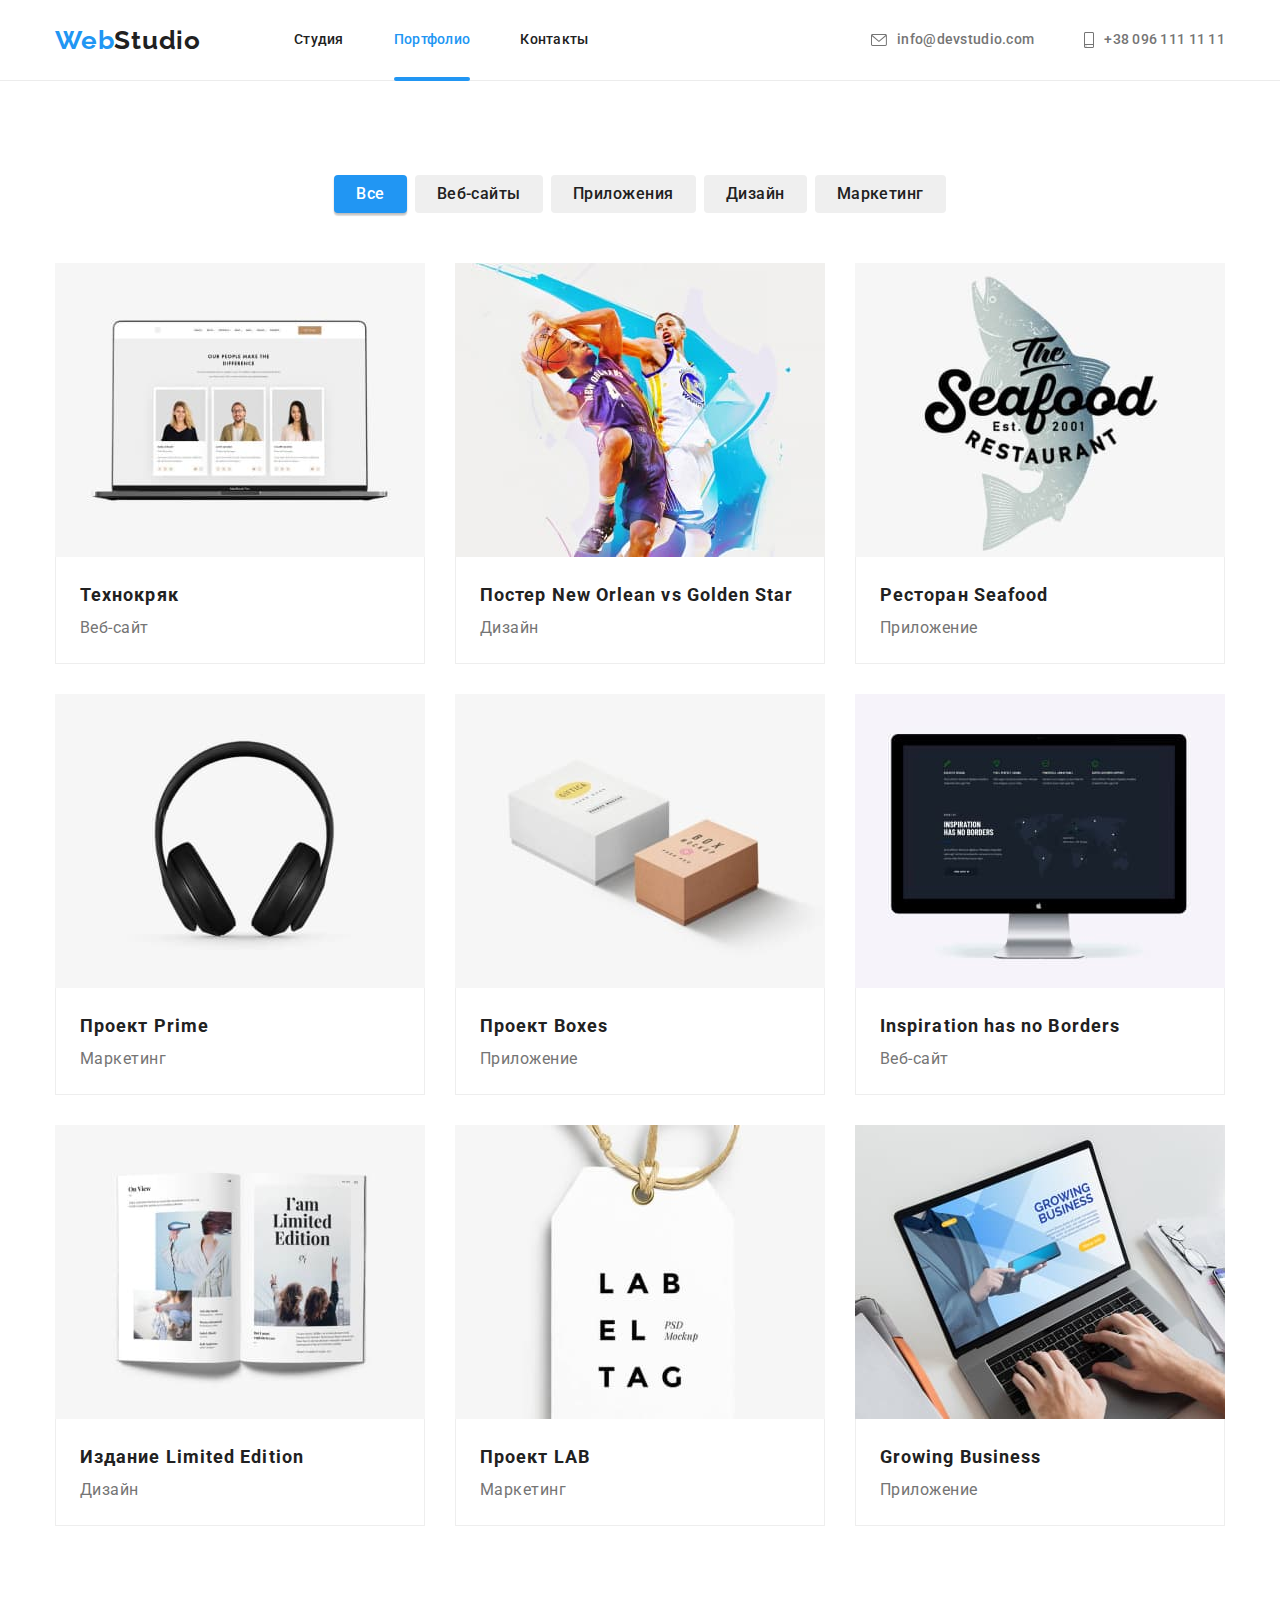
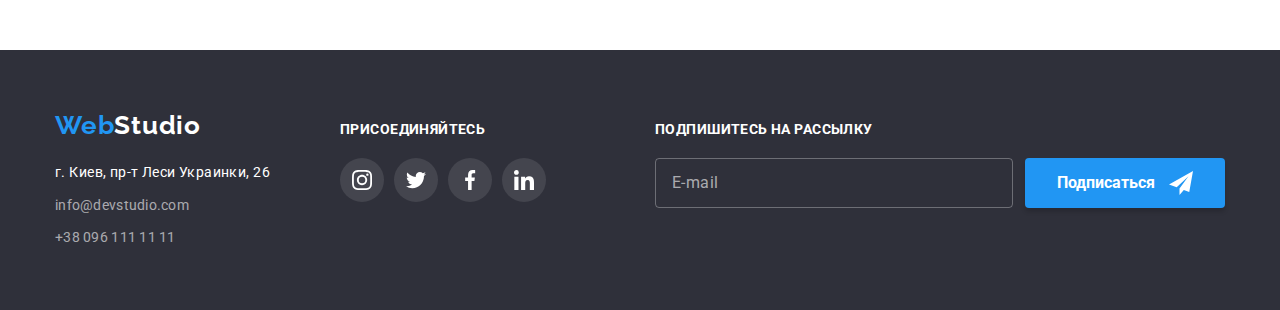
==== portfolio.html @ 0f229483 "HW-7-START" ====
<!DOCTYPE html>
<html lang="ru">

<head>
    <meta charset="UTF-8">
    <meta http-equiv="X-UA-Compatible" content="IE=edge">
    <meta name="viewport" content="width=device-width, initial-scale=1.0">
    <link rel="preconnect" href="https://fonts.googleapis.com">
    <link rel="preconnect" href="https://fonts.gstatic.com" crossorigin>
    <link
        href="https://fonts.googleapis.com/css2?family=Raleway:wght@700&family=Roboto:wght@400;500;700;900&display=swap"
        rel="stylesheet">
    <link rel="stylesheet" href="./css/modern-normalize.css">
    <link rel="stylesheet" href="./css/styles.css">
    <title class="title">Портфолио</title>
</head>

<body>
    <header class="header">
        <div class="container nav">
            <nav class="nav">
                <a lang="en" class="logo link" href="./"><span class="color-web">Web</span>Studio</a>
                <ul class="nav-items list">
                    <li class="header-item"><a class="nav-link link" href="./">Студия</a></li>
                    <li class="header-item"><a class="nav-link current link" href="./portfolio.html">Портфолио</a></li>
                    <li class="header-item"><a class="nav-link link" href="">Контакты</a></li>
                </ul>
            </nav>
            <ul class="contacts list nav-items">
                <li class="header-item"><a class="contacts-link link" href="mailto:info@devstudio.com">
                        <svg class="envelope" width="16" height="12">
                            <use href="./images/icons.svg#envelope"></use>
                        </svg>info@devstudio.com</a>
                </li>
                <li class="header-item"><a class="contacts-link link" href="tel:+380961111111">
                        <svg class="smartphone" width="10" height="16">
                            <use href="./images/icons.svg#smartphone"></use>
                        </svg>+38 096 111 11 11</a>
                </li>
            </ul>
        </div>
    </header>
    <main>
        <h1 class="visually-hidden">Портфолио</h1>
        <section class="section-example section">
            <div class="container">
                <ul class="filter-list list">
                    <li class="filter-item">
                        <button class="filter-button current-button" type="button">Все</button>
                    </li>
                    <li class="filter-item">
                        <button class="filter-button" type="button">Веб-сайты</button>
                    </li>
                    <li class="filter-item">
                        <button class="filter-button" type="button">Приложения</button>
                    </li>
                    <li class="filter-item">
                        <button class="filter-button" type="button">Дизайн</button>
                    </li>
                    <li class="filter-item">
                        <button class="filter-button" type="button">Маркетинг</button>
                    </li>
                </ul>
                <ul class="example-list list">
                    <li class="example-item">
                        <a href="" class="example-link link">
                            <div class="example-thumb">
                                <img class="example-photo" src="./images/tech.jpg" alt="Ноутбук с открытым веб-сайтом"
                                    width="370" height="294">
                                <div class="example-action">
                                    <p class="example-overlay">Технокряк это современная площадка распространения
                                        коронавируса. Компании
                                        используют
                                        эту платформу для цифрового
                                        шпионажа и атак на защищённые сервера конкурентов.
                                    </p>
                                </div>
                            </div>
                            <div class="example-content">
                                <h2 class="example-header">Технокряк</h2>
                                <p class="example-text">Веб-сайт</p>
                            </div>
                        </a>
                    </li>
                    <li class="example-item">
                        <div class="example-card">
                            <a href="" class="example-link link">
                                <div class="example-thumb">
                                    <img class="example-photo" src="./images/new-orl-gold-star.jpg"
                                        alt="Постер баскетбольных команд New Orlean vs Golden Star" width="370"
                                        height="294">
                                    <div class="example-action">
                                        <p class="example-overlay">Технокряк это современная площадка распространения
                                            коронавируса. Компании
                                            используют
                                            эту платформу для цифрового
                                            шпионажа и атак на защищённые сервера конкурентов.
                                        </p>
                                    </div>
                                </div>
                                <div class="example-content">
                                    <h2 class="example-header">Постер New Orlean vs Golden Star</h2>
                                    <p class="example-text">Дизайн</p>
                                </div>
                            </a>
                        </div>
                    </li>
                    <li class="example-item">
                        <div class="example-card">
                            <a href="" class="example-link link">
                                <div class="example-thumb">
                                    <img class="example-photo" src="./images/seafood.jpg"
                                        alt="Логотип ресторана Seafood" width="370" height="294">
                                    <div class="example-action">
                                        <p class="example-overlay">Технокряк это современная площадка распространения
                                            коронавируса. Компании
                                            используют
                                            эту платформу для цифрового
                                            шпионажа и атак на защищённые сервера конкурентов.
                                        </p>
                                    </div>
                                </div>
                                <div class="example-content">
                                    <h2 class="example-header">Ресторан <span lang="en">Seafood</span></h2>
                                    <p class="example-text">Приложение</p>
                                </div>
                            </a>
                        </div>
                    </li>
                    <li class="example-item">
                        <div class="example-card">
                            <a href="" class="example-link link">
                                <div class="example-thumb">
                                    <img class="example-photo" src="./images/proj-prime.jpg" alt="Беспроводные наушники"
                                        width="370" height="294">
                                    <div class="example-action">
                                        <p class="example-overlay">Технокряк это современная площадка распространения
                                            коронавируса. Компании
                                            используют
                                            эту платформу для цифрового
                                            шпионажа и атак на защищённые сервера конкурентов.
                                        </p>
                                    </div>
                                </div>
                                <div class="example-content">
                                    <h2 class="example-header">Проект <span lang="en">Prime</span></h2>
                                    <p class="example-text">Маркетинг</p>
                                </div>
                            </a>
                        </div>
                    </li>
                    <li class="example-item">
                        <div class="example-card">
                            <a href="" class="example-link link">
                                <div class="example-thumb">
                                    <img class="example-photo" src="./images/proj-boxes.jpg"
                                        alt=" Две коробки белого и коричневого цветов" width="370" height="294">
                                    <div class="example-action">
                                        <p class="example-overlay">Технокряк это современная площадка распространения
                                            коронавируса. Компании
                                            используют
                                            эту платформу для цифрового
                                            шпионажа и атак на защищённые сервера конкурентов.
                                        </p>
                                    </div>
                                </div>
                                <div class="example-content">
                                    <h2 class="example-header">Проект <span lang="en">Boxes</span></h2>
                                    <p class="example-text">Приложение</p>
                                </div>
                            </a>
                        </div>
                    </li>
                    <li class="example-item">
                        <div class="example-card">
                            <a href="" class="example-link link">
                                <div class="example-thumb">
                                    <img class="example-photo" src="./images/insp-bord.jpg" alt="Монитор" width="370"
                                        height="294">
                                    <div class="example-action">
                                        <p class="example-overlay">Технокряк это современная площадка распространения
                                            коронавируса. Компании
                                            используют
                                            эту платформу для цифрового
                                            шпионажа и атак на защищённые сервера конкурентов.
                                        </p>
                                    </div>
                                </div>
                                <div class="example-content">
                                    <h2 lang="en" class="example-header">Inspiration has no Borders</h2>
                                    <p class="example-text">Веб-сайт</p>
                                </div>
                            </a>
                        </div>
                    </li>
                    <li class="example-item">
                        <div class="example-card">
                            <a href="" class="example-link link">
                                <div class="example-thumb">
                                    <img class="example-photo" src="./images/lim-edit.jpg"
                                        alt="Открытая книга на английском языке" width="370" height="294">
                                    <div class="example-action">
                                        <p class="example-overlay">Технокряк это современная площадка распространения
                                            коронавируса. Компании
                                            используют
                                            эту платформу для цифрового
                                            шпионажа и атак на защищённые сервера конкурентов.
                                        </p>
                                    </div>
                                </div>
                                <div class="example-content">
                                    <h2 class="example-header">Издание <span lang="en">Limited Edition</span></h2>
                                    <p class="example-text">Дизайн</p>
                                </div>
                            </a>
                        </div>
                    </li>
                    <li class="example-item">
                        <div class="example-card">
                            <a href="" class="example-link  link">
                                <div class="example-thumb">
                                    <img class="example-photo" src="./images/lab.jpg" alt="Белая бирка с надписью"
                                        width="370" height="294">
                                    <div class="example-action">
                                        <p class="example-overlay">Технокряк это современная площадка распространения
                                            коронавируса. Компании
                                            используют
                                            эту платформу для цифрового
                                            шпионажа и атак на защищённые сервера конкурентов.
                                        </p>
                                    </div>
                                </div>
                                <div class="example-content">
                                    <h2 class="example-header">Проект <span lang="en">LAB</span></h2>
                                    <p class="example-text">Маркетинг</p>
                                </div>
                            </a>
                        </div>
                    </li>
                    <li class="example-item">
                        <div class="example-card">
                            <a href="" class="example-link  link">
                                <div class="example-thumb">
                                    <img class="example-photo" src="./images/grow-busi.jpg"
                                        alt="Ноутбук с открытым веб-сайтом" width="370" height="294">
                                    <div class="example-action">
                                        <p class="example-overlay">Технокряк это современная площадка распространения
                                            коронавируса. Компании
                                            используют
                                            эту платформу для цифрового
                                            шпионажа и атак на защищённые сервера конкурентов.
                                        </p>
                                    </div>
                                </div>
                                <div class="example-content">
                                    <h2 lang="en" class="example-header">Growing Business</h2>
                                    <p class="example-text">Приложение</p>
                                </div>
                            </a>
                        </div>
                    </li>
                </ul>
            </div>
        </section>
    </main>
    <footer class="footer">
        <div class="container footer-nav">
            <div class="footer-contact">
                <a lang="en" class="logo link" href="./"><span class="color-web">Web</span>Studio</a>
                <address class="address">
                    <p class="address-text">г. Киев, пр-т Леси Украинки, 26</p>
                    <ul class="contacts list">
                        <li class="footer-item"><a class="contacts-link link"
                                href="mailto:info@devstudio.com">info@devstudio.com</a>
                        </li>
                        <li class="footer-item"><a class="contacts-link link" href="tel:+380961111111">+38 096 111 11
                                11</a>
                        </li>
                    </ul>
                </address>
            </div>
            <div class="footer-soc">
                <p class="footer-soc-text">Присоединяйтесь</p>
                <ul class="soc list">
                    <li class="soc-item">
                        <a href="" class="soc-link">
                            <svg class="soc-svg">
                                <use href="./images/icons.svg#instagram"></use>
                            </svg>
                        </a>
                    </li>
                    <li class="soc-item">
                        <a href="" class="soc-link">
                            <svg class="soc-svg">
                                <use href="./images/icons.svg#twitter"></use>
                            </svg>
                        </a>
                    </li>
                    <li class="soc-item">
                        <a href="" class="soc-link"><svg class="soc-svg">
                                <use href="./images/icons.svg#facebook"></use>
                            </svg>
                        </a>
                    </li>
                    <li class="soc-item">
                        <a href="" class="soc-link"><svg class="soc-svg">
                                <use href="./images/icons.svg#linkedin"></use>
                            </svg>
                        </a>
                    </li>
                </ul>
            </div>
            <div class="subscribe">
                <p class="form-subscribe-text">Подпишитесь на рассылку</p>
                <form class="form-subscribe" novalidate>
                    <label class="label-subscribe">
                        <input class="input-subscribe" type="email" name="email" placeholder="E-mail"
                            autocomplete="off" />
                    </label>
                    <button class="button-subscribe" type="submit">Подписаться
                        <svg class="telegram-icon">
                            <use href="./images/icons.svg#telegram"></use>
                        </svg>
                    </button>
                </form>
            </div>
        </div>
    </footer>
</body>

</html>
---- css/styles.css ----
/*background color: #E5E5E5
button order-service: #188CE8; box-shadow: 0px 4px 4px rgba(0, 0, 0, 0.15);
color button filter: #2196F3;
color inactive button filter: #F5F4FA;
color hero:#2F303A;
first fonts color: #212121;
second fonts color: #757575;
*/
:root {
  --basic-color: #ffffff;
  --second-color: #f5f4fa;
  --hero-color: #2f303a;
  --first-fonts-color: #212121;
  --second-fonts-color: #757575;
  --active-element-color: #2196f3;
  --order-service-color: #188ce8;
  --soc-inactive: #afb1b8;
  --shadow: rgba(0, 0, 0, 0.15);
  --time-transition: cubic-bezier(0.4, 0, 0.2, 1);
  --time: 250ms;
}
/*Body*/

body {
  background-color: var(--basic-color);
  font-family: 'Roboto', sans-serif;
  color: var(--first-fonts-color);
}

.list {
  list-style: none;
  margin: 0;
  padding: 0;
}

.link {
  text-decoration: none;
}

.container {
  width: 1200px;
  padding: 0 15px;
  margin: 0 auto;
}

.section {
  padding: 94px 0 94px 0;
}

.visually-hidden {
  position: absolute;
  white-space: nowrap;
  width: 1px;
  height: 1px;
  overflow: hidden;
  border: 0;
  padding: 0;
  clip: rect(0 0 0 0);
  clip-path: inset(50%);
  margin: -1px;
}

.nav-link:hover,
.nav-link:focus,
.nav .contacts-link:hover,
.nav .contacts-link:focus,
.clients-link:hover,
.clients-link:focus,
.footer .contacts-link:hover,
.footer .contacts-link:focus {
  color: var(--active-element-color);
}

/*---------------Section header-------------*/

/*Logo*/

.logo {
  font-family: Raleway;
  font-weight: 700;
  font-size: 26px;
  line-height: 1.19;
  letter-spacing: 0.03em;
  color: var(--first-fonts-color);
}

.color-web,
.nav-link.current {
  color: var(--active-element-color);
}

.header {
  background-color: var(--basic-color);
  border-bottom: 1px solid #ececec;
}

/*Navigation*/

.nav {
  display: flex;
  align-items: center;
  margin-right: auto;

  font-weight: 500;
  font-size: 14px;
  line-height: 1.14;
  letter-spacing: 0.02em;
}

.nav .logo {
  margin-right: 93px;
  padding-top: 24px;
  padding-bottom: 24px;
}

.nav .nav-items {
  display: flex;
}

.nav .header-item:not(:last-child) {
  margin-right: 50px;
}

.nav-link {
  position: relative;

  display: block;
  padding-top: 32px;
  padding-bottom: 32px;

  color: var(--first-fonts-color);
  transition: color var(--time) var(--time-transition),
    transform var(--time) var(--time-transition);
}

.nav-link::after {
  content: '';
  position: absolute;
  left: 0;
  bottom: -1px;
  width: 100%;
  height: 5px;

  background-color: var(--active-element-color);
  border-radius: 2px;
  max-height: 4px;

  transform: scaleX(0);
  transition: color var(--time) var(--time-transition),
    transform var(--time) var(--time-transition);
}

.nav-link:hover::after,
.current::after {
  transform: scaleX(1);
  transition: color var(--time) var(--time-transition),
    transform var(--time) var(--time-transition);
}

.nav .contacts-link {
  display: flex;
  padding-top: 32px;
  padding-bottom: 32px;
  align-items: center;
  font-style: normal;
  font-weight: 500;
  font-size: 14px;
  line-height: 1.14;
  letter-spacing: 0.02em;

  color: var(--second-fonts-color);
  transition: color var(--time) var(--time-transition);
}

/*Contacts*/

.contacts-link .smartphone,
.contacts-link .envelope {
  padding: 0;
  margin-right: 10px;
  fill: currentColor;
}

/*---------------Section hero-------------*/

.business {
  margin: 0 auto 30px;

  font-weight: 900;
  font-size: 44px;
  line-height: 1.36;
  letter-spacing: 0.06em;
  max-width: 696px;
  text-transform: uppercase;
}

.hero {
  max-width: 1600px;
  height: 600px;
  background-image: linear-gradient(
      rgba(47, 48, 58, 0.4),
      rgba(47, 48, 58, 0.4)
    ),
    url('../images/hero_img.jpg');
  margin-right: auto;
  margin-left: auto;
  background-repeat: no-repeat;
  background-size: cover;
  background-position: center;

  background-color: var(--hero-color);
  color: var(--basic-color);
  text-align: center;
  padding: 200px 0;
}

.order-service {
  padding: 10px 32px;
  cursor: pointer;
  font-weight: 700;
  font-size: 16px;
  line-height: 1.87;
  font-family: inherit;

  border: none;
  border-radius: 4px;
  background-color: var(--active-element-color);
  color: var(--basic-color);
  transition: background-color var(--time) var(--time-transition),
    color var(--time) var(--time-transition),
    box-shadow var(--time) var(--time-transition);
}

.order-service:hover,
.order-service:focus,
.button-submit:hover,
.button-submit:focus,
.button-subscribe:hover,
.button-subscribe:focus {
  background: var(--order-service-color);
  box-shadow: 0px 4px 4px var(--shadow);
  border-radius: 4px;
}

/*---------------Section tips-------------*/

.tips-list {
  display: flex;
}

.tips-header {
  margin-top: 0;
  margin-bottom: 10px;

  font-weight: 700;
  font-size: 14px;
  line-height: 1.14;
  letter-spacing: 0.03em;
  text-transform: uppercase;
}

.tips-text {
  margin: 0;

  font-size: 14px;
  line-height: 1.71;
  letter-spacing: 0.03em;
  color: var(--second-fonts-color);
  max-width: 270px;
}

.tips-item {
  width: calc((100% - 90px) / 4);
  margin-right: 30px;
}

.tips-item:nth-child(4n) {
  margin-right: 0;
}

.tips-thumb {
  display: flex;
  align-items: center;
  width: 100%;
  min-height: 120px;
  margin-bottom: 30px;
  background-color: var(--second-color);
  border-radius: 4px;
}

.tips-svg {
  display: block;
  margin: 0 auto;
  width: 70px;
  height: 70px;
}

/*---------------Section make-------------*/

.make {
  margin-top: 0;
  margin-bottom: 50px;
  text-align: center;

  font-weight: 700;
  font-size: 36px;
  line-height: 1.16;
  letter-spacing: 0.03em;
}

.section-make {
  padding-top: 0;
}

.make-list {
  display: flex;
}

.make-item {
  position: relative;
  margin-right: 0;
}

.make-item:not(:last-child) {
  margin-right: 30px;
}

.make-item .make-text {
  position: absolute;
  bottom: 0;
  left: 0;

  display: flex;
  justify-content: center;
  align-items: center;
  padding: 0;
  margin: 0;
  width: 100%;
  height: 70px;

  font-weight: 700;
  font-size: 14px;
  line-height: 1.14;
  letter-spacing: 0.03em;
  text-transform: uppercase;

  color: var(--basic-color);
  background: rgba(47, 48, 58, 0.8);
}

/*---------------Section team-------------*/
.section-team {
  background-color: var(--second-color);
}

.team {
  margin-top: 0;
  margin-bottom: 50px;
  text-align: center;

  font-weight: 700;
  font-size: 36px;
  line-height: 1.16;
  letter-spacing: 0.03em;
}

.team-list {
  display: flex;
}

.team-photo,
.make-photo,
.example-photo {
  display: block;
  max-width: 100%;
  height: auto;
}

.team-name {
  text-align: center;
  margin: 0;
  margin-bottom: 10px;

  font-weight: 500;
  font-size: 16px;
  line-height: 1.18;
  letter-spacing: 0.03em;
}

.team-position {
  margin: 0 0 16px;
  text-align: center;

  font-size: 16px;
  line-height: 1.18;
  letter-spacing: 0.03em;

  color: var(--second-fonts-color);
}

.team-item {
  width: calc((100% - 90px) / 4);
  margin-right: 30px;

  background: var(--basic-color);
  box-shadow: 0px 1px 3px rgba(0, 0, 0, 0.12), 0px 1px 1px rgba(0, 0, 0, 0.14),
    0px 2px 1px rgba(0, 0, 0, 0.2);
  border-radius: 0px 0px 4px 4px;
}

.team-content {
  padding: 30px 32px;
}

.soc {
  display: flex;
  justify-content: center;
}

.soc-link {
  display: flex;
  justify-content: center;
  align-items: center;
  width: 44px;
  height: 44px;

  border-radius: 50%;
  color: var(--soc-inactive);

  transition: background-color var(--time) var(--time-transition),
    color var(--time) var(--time-transition);
}

.soc-item {
  background: rgba(255, 255, 255, 0.1);
  border-radius: 50%;
}

.soc-item:not(:last-child) {
  margin-right: 10px;
}

.soc-svg {
  width: 20px;
  height: 20px;
  fill: currentColor;
}

.soc-link:hover,
.soc-link:focus {
  background-color: var(--active-element-color);
  color: var(--basic-color);
}
/*---------------Section clients-------------*/

.clients-header {
  margin-top: 0;
  margin-bottom: 50px;

  font-weight: 700;
  font-size: 36px;
  line-height: 1.16;
  text-align: center;
  letter-spacing: 0.03em;
}

.clients-list {
  display: flex;
  justify-content: center;
}

.clients-item:not(:last-child) {
  margin-right: 30px;
}

.clients-link {
  display: flex;
  justify-content: center;
  align-items: center;
  width: 170px;
  height: 92px;

  border: 1px solid var(--soc-inactive);
  color: var(--soc-inactive);
  border-radius: 4px;

  transition: border-color var(--time) var(--time-transition),
    color var(--time) var(--time-transition);
}

.clients-link .clients-svg {
  width: 106px;
  height: 60px;
  fill: currentColor;
}

.clients-link:hover,
.clients-link:focus {
  border-color: var(--active-element-color);
}

/*---------------Section footer-------------*/
.footer {
  display: flex;
  padding: 60px 0;
  background-color: var(--hero-color);
}

.address .address-text {
  margin: 0 0 9px;

  font-style: normal;
  font-size: 14px;
  line-height: 1.71;
  letter-spacing: 0.03em;

  color: var(--basic-color);
}

.footer .logo {
  display: block;
  margin-bottom: 20px;
  color: var(--basic-color);
}

.footer-item:not(:last-child) {
  margin-bottom: 9px;
}

.footer-soc {
  margin-right: auto;
}

.footer-soc-text,
.form-subscribe-text {
  display: flex;
  margin: 0 0 20px;

  font-weight: 700;
  font-size: 14px;
  line-height: 1.14;
  letter-spacing: 0.03em;
  text-transform: uppercase;

  color: var(--basic-color);
}

.footer .soc-svg {
  color: var(--basic-color);
}

.footer-nav {
  display: flex;
  align-items: baseline;
}

.footer-contact {
  margin-right: 70px;
}

.footer .contacts-link {
  color: rgba(255, 255, 255, 0.6);
  font-weight: 400;
  font-style: normal;
  font-size: 14px;
  line-height: 1.71;
  letter-spacing: 0.02em;
}

.form-subscribe {
  display: flex;
}

.label-subscribe {
  display: flex;
  align-items: center;
}

.telegram-icon {
  width: 24px;
  height: 24px;
  fill: var(--basic-color);
}

.form-subscribe .button-subscribe {
  justify-content: space-between;
  padding: 10px 32px;
}

.input-subscribe {
  display: block;
  width: 358px;
  margin-right: 12px;
  padding: 15px 16px;
  border: 1px solid rgba(255, 255, 255, 0.3);
  border-radius: 4px;
  outline-style: none;
  background-color: transparent;
  color: rgba(255, 255, 255, 0.3);
}

.input-subscribe::placeholder {
  font-weight: 400;
  font-size: 16px;
  line-height: 1.25;
  letter-spacing: 0.03em;
  color: rgba(255, 255, 255, 0.6);
}

/* --------------------Modal-------------------- */
.backdrop {
  position: fixed;
  top: 0;
  left: 0;
  width: 100%;
  height: 100%;

  background-color: rgba(0, 0, 0, 0.2);
  transform: scale(1);
  transition: transform var(--time) var(--time-transition),
    opacity var(--time) var(--time-transition);
}

.backdrop.is-hidden {
  opacity: 0;
  pointer-events: none;

  transform: scale(0);
  transition: transform var(--time) var(--time-transition),
    opacity var(--time) var(--time-transition);
}

.modal {
  position: absolute;
  left: 50%;
  top: 50%;
  transform: translate(-50%, -50%);
  width: 528px;
  height: 581px;
  padding: 40px;

  background: var(--basic-color);
  box-shadow: 0px 1px 3px rgba(0, 0, 0, 0.12), 0px 1px 1px rgba(0, 0, 0, 0.14),
    0px 2px 1px rgba(0, 0, 0, 0.2);
  border-radius: 4px;
}

.modal-close {
  position: absolute;
  right: 8px;
  top: 8px;
  display: flex;
  align-items: center;
  width: 30px;
  height: 30px;

  color: var(--first-fonts-color);
  cursor: pointer;
  border: 1px solid rgba(0, 0, 0, 0.1);
  border-radius: 50%;
  background-color: var(--basic-color);
  transition: color var(--time) var(--time-transition);
}

.modal-close:hover,
.modal-close:focus {
  color: var(--active-element-color);
}

.close-icon {
  width: 18px;
  height: 18px;
  fill: currentColor;
}

.form-text {
  margin: 0 0 12px;

  font-weight: 700;
  font-size: 20px;
  line-height: 1.15;
  text-align: center;
  letter-spacing: 0.03em;

  color: var(--first-fonts-color);
}

.form-modal {
  position: relative;
  margin-left: auto;
  margin-right: auto;
  min-width: 448px;
  height: 100%;
}

.form-field {
  position: relative;
  display: flex;
  flex-direction: column;
  margin-bottom: 10px;
}

.form-input {
  display: flex;
  padding-left: 42px;
  width: 100%;
  height: 40px;

  font-size: 14px;
  line-height: 1.17;
  letter-spacing: 0.01em;

  color: var(--first-fonts-color);
  border: 1px solid rgba(33, 33, 33, 0.2);
  box-sizing: border-box;
  border-radius: 4px;
  transition: border var(--time) var(--time-transition);
}

.form-input:focus {
  border: 1px solid var(--active-element-color);
  outline: -webkit-focus-ring-color auto 0px;
}

.form-input:focus + .form-svg {
  fill: var(--active-element-color);
}

.form-svg {
  position: absolute;
  transform: translate(12px, 28px);

  width: 18px;
  height: 18px;
  transition: fill var(--time) var(--time-transition);
}

.form-feedback .form-input {
  padding: 12px 16px;
  margin-bottom: 20px;
  height: 120px;
  resize: none;

  color: var(--first-fonts-color);
}

.form-feedback .form-input::placeholder {
  color: rgba(117, 117, 117, 0.5);
}

.form-name {
  display: flex;
  margin: 0;
  align-items: center;
  font-weight: 400;
  font-size: 12px;
  line-height: 1.16;
  letter-spacing: 0.01em;

  color: var(--second-fonts-color);
}

.form-name:not(:last-child) {
  margin-bottom: 4px;
}

.form-checkbox {
  display: flex;
  align-items: center;
  justify-content: center;
  margin-bottom: 30px;
  cursor: pointer;
}

.checkbox:checked + .icon-checkbox {
  border-color: var(--active-element-color);
  background-color: var(--active-element-color);
  background-size: contain;
  background-origin: border-box;
}

.checkbox:focus + .icon-checkbox {
  border-color: var(--active-element-color);
}

.icon-checkbox {
  align-items: center;
  width: 16px;
  height: 15px;
  border-radius: 2px;
  border: 2px solid var(--first-fonts-color);

  transition: background-color var(--time) var(--time-transition),
    color var(--time) var(--time-transition),
    background-color var(--time) var(--time-transition);
}

.form-checkbox-name {
  margin-left: 8px;

  font-weight: 400;
  font-size: 14px;
  line-height: 1.71;
  letter-spacing: 0.03em;
  color: var(--second-fonts-color);
}

.form-link {
  font-weight: 400;
  font-size: 14px;
  line-height: 1.71;
  letter-spacing: 0.03em;
  text-decoration-line: underline;
  text-decoration-skip-ink: none;

  color: var(--active-element-color);
}

.button-submit,
.button-subscribe {
  display: flex;
  justify-content: center;
  align-items: center;
  width: 200px;
  height: 50px;
  margin-left: auto;
  margin-right: auto;

  font-weight: 700;
  font-size: 16px;
  line-height: 1.87;
  color: var(--basic-color);
  cursor: pointer;

  background: var(--active-element-color);
  box-shadow: 0px 4px 4px var(--shadow);
  border-radius: 4px;
  border: none;

  transition: background-color var(--time) var(--time-transition),
    color var(--time) var(--time-transition),
    box-shadow var(--time) var(--time-transition);
}

/********************************Portfolio page*********************************/

.filter-button {
  border-radius: 4px;
  border: 0;
  padding: 6px 22px;

  font-weight: 500;
  font-size: 16px;
  line-height: 1.62;
  font-family: inherit;
  text-align: center;
  letter-spacing: 0.03em;

  color: var(--first-fonts-color);
  cursor: pointer;

  transition: background-color var(--time) var(--time-transition),
    color var(--time) var(--time-transition),
    box-shadow var(--time) var(--time-transition);
}

.filter-button:hover,
.filter-button:focus,
.current-button {
  background-color: var(--active-element-color);
  color: var(--basic-color);
  box-shadow: 0px 3px 1px rgba(0, 0, 0, 0.1), 0px 1px 2px rgba(0, 0, 0, 0.08),
    0px 2px 2px rgba(0, 0, 0, 0.12);
}

.filter-list {
  display: flex;
  justify-content: center;
  margin-bottom: 50px;
}

.filter-item {
  margin-right: 0;
}

.filter-item:not(:last-child) {
  margin-right: 8px;
}

.example-link {
  display: block;
  transition: box-shadow var(--time) var(--time-transition);
}

.example-link:hover,
.example-link:focus {
  box-shadow: 0px 1px 1px rgba(0, 0, 0, 0.12), 0px 4px 4px rgba(0, 0, 0, 0.06),
    1px 4px 6px rgba(0, 0, 0, 0.16);
}

.example-thumb {
  position: relative;
  height: 294px;
  overflow: hidden;
  transition: transform var(--time) var(--time-transition),
    opacity var(--time) var(--time-transition);
}

.example-thumb::before {
  position: absolute;
  content: '';
  display: inline-block;
  width: 100%;
  height: 100%;

  background: rgba(33, 150, 243, 0.9);
  transform: translateY(101%);

  opacity: 1;
  transition: transform var(--time) var(--time-transition),
    opacity var(--time) var(--time-transition);
}

.example-link:hover .example-thumb::before,
.example-link:focus .example-thumb::before,
.example-link:hover .example-action,
.example-link:focus .example-action {
  transform: translateY(0%);
  transition: transform var(--time) var(--time-transition);
}

.example-action {
  position: absolute;
  top: 0;
  left: 0;

  transform: translateY(100%);
  transition: transform var(--time) var(--time-transition);
}

.example-overlay {
  margin: 0;

  font-weight: 400;
  font-size: 18px;
  line-height: 1.56;
  letter-spacing: 0.03em;
  padding: 63px 24px;
  color: var(--basic-color);
}

.example-list {
  display: flex;
  flex-wrap: wrap;
  padding: 0;
}

.example-header {
  margin: 0;

  text-align: left;
  font-weight: 700;
  font-size: 18px;
  line-height: 2;
  letter-spacing: 0.06em;
  color: var(--first-fonts-color);
}

.example-text {
  margin: 0;

  text-align: left;
  font-size: 16px;
  line-height: 1.87;
  letter-spacing: 0.03em;
  color: var(--second-fonts-color);
}

.example-item {
  width: calc((100% - 60px) / 3);
  margin-bottom: 30px;
  margin-right: 30px;

  background: var(--basic-color);
}

.example-item:nth-child(3n) {
  margin-right: 0;
}

.example-item .example-content {
  padding: 20px 24px;

  border-left: 1px solid #eeeeee;
  border-right: 1px solid #eeeeee;
  border-bottom: 1px solid #eeeeee;
}
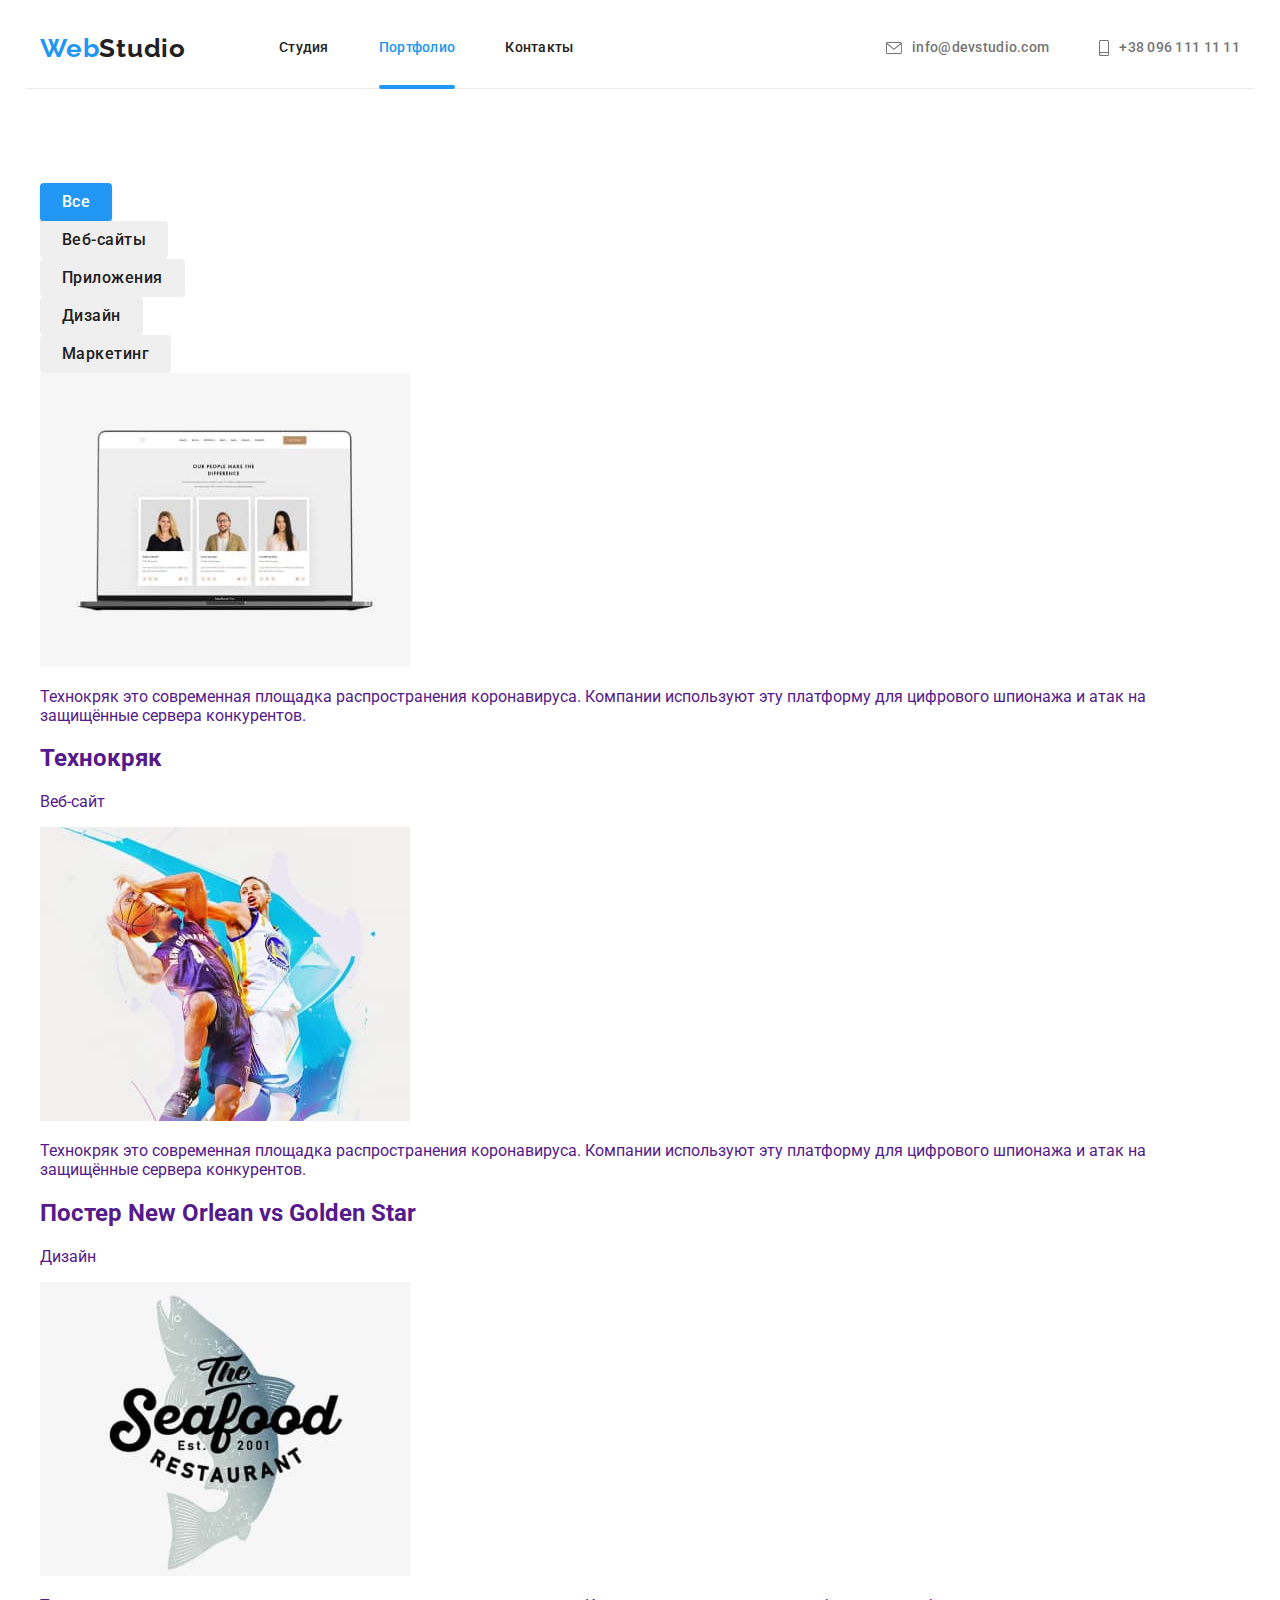
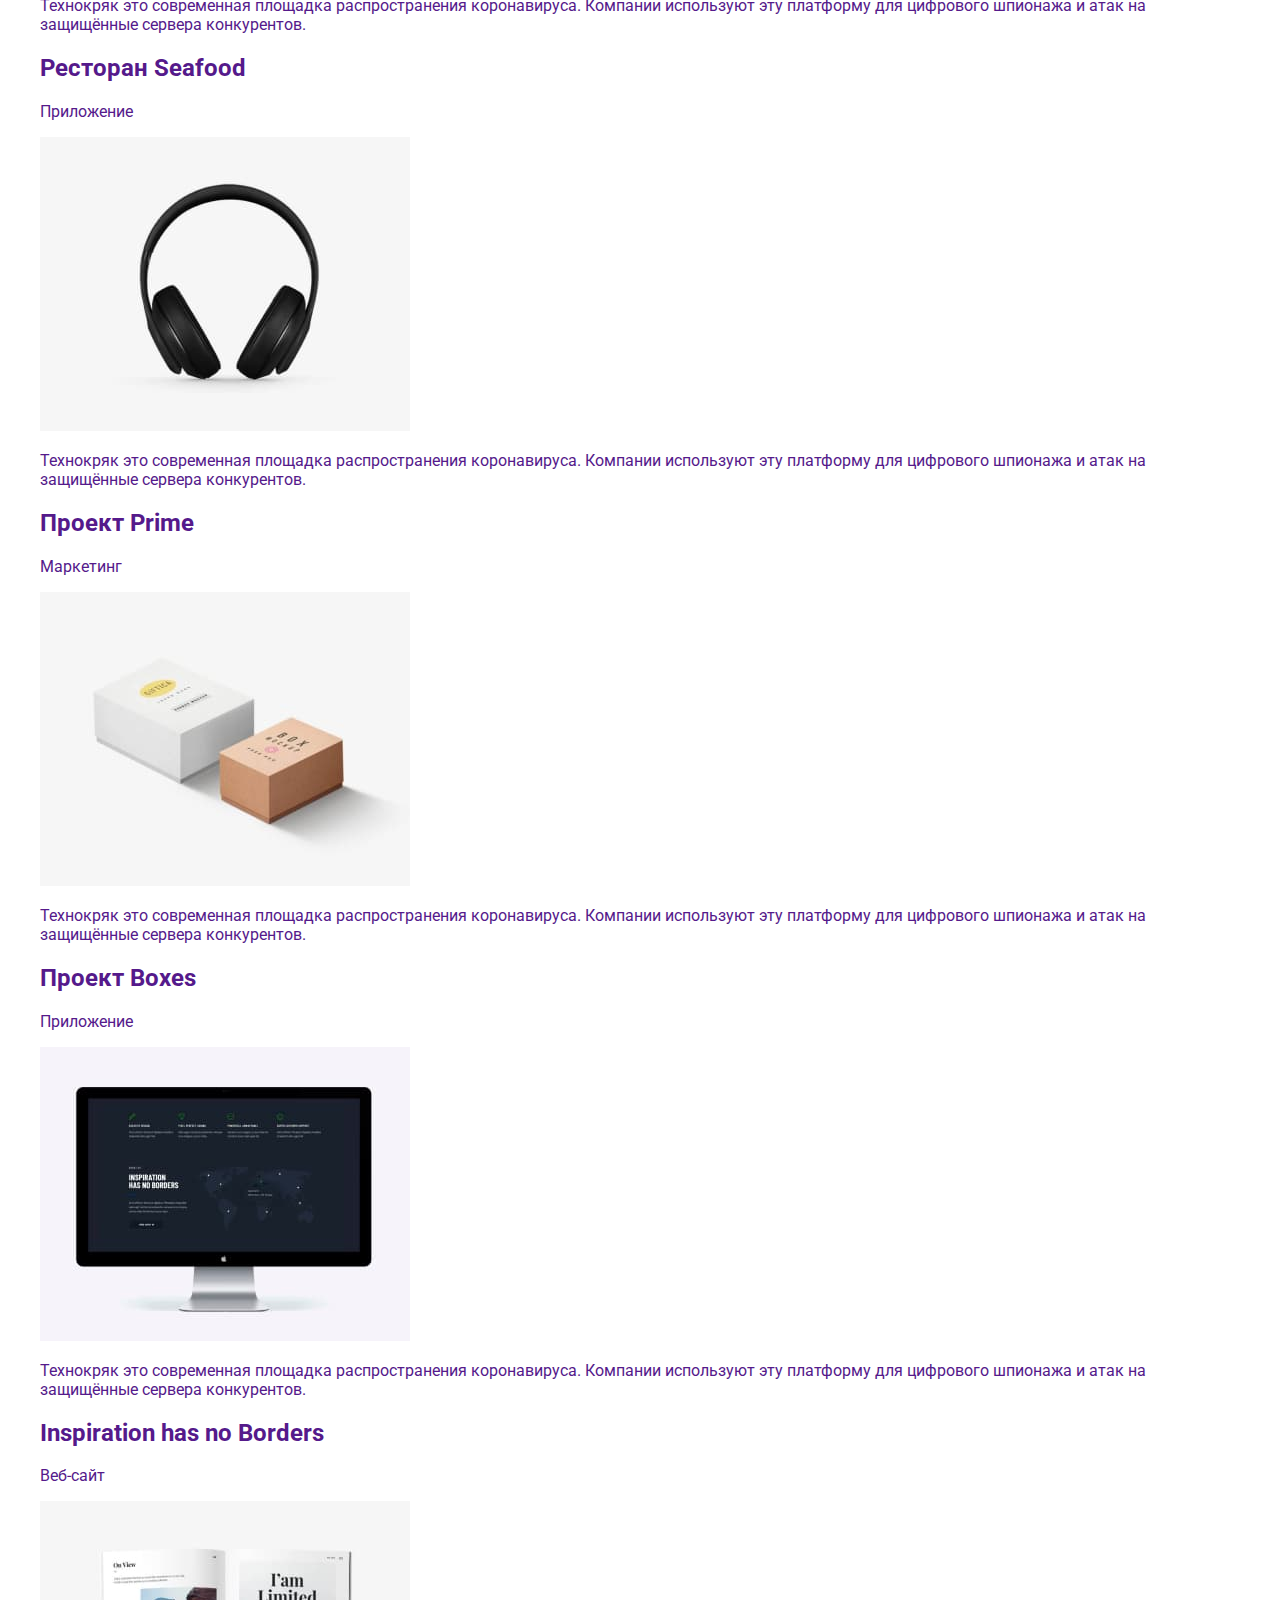
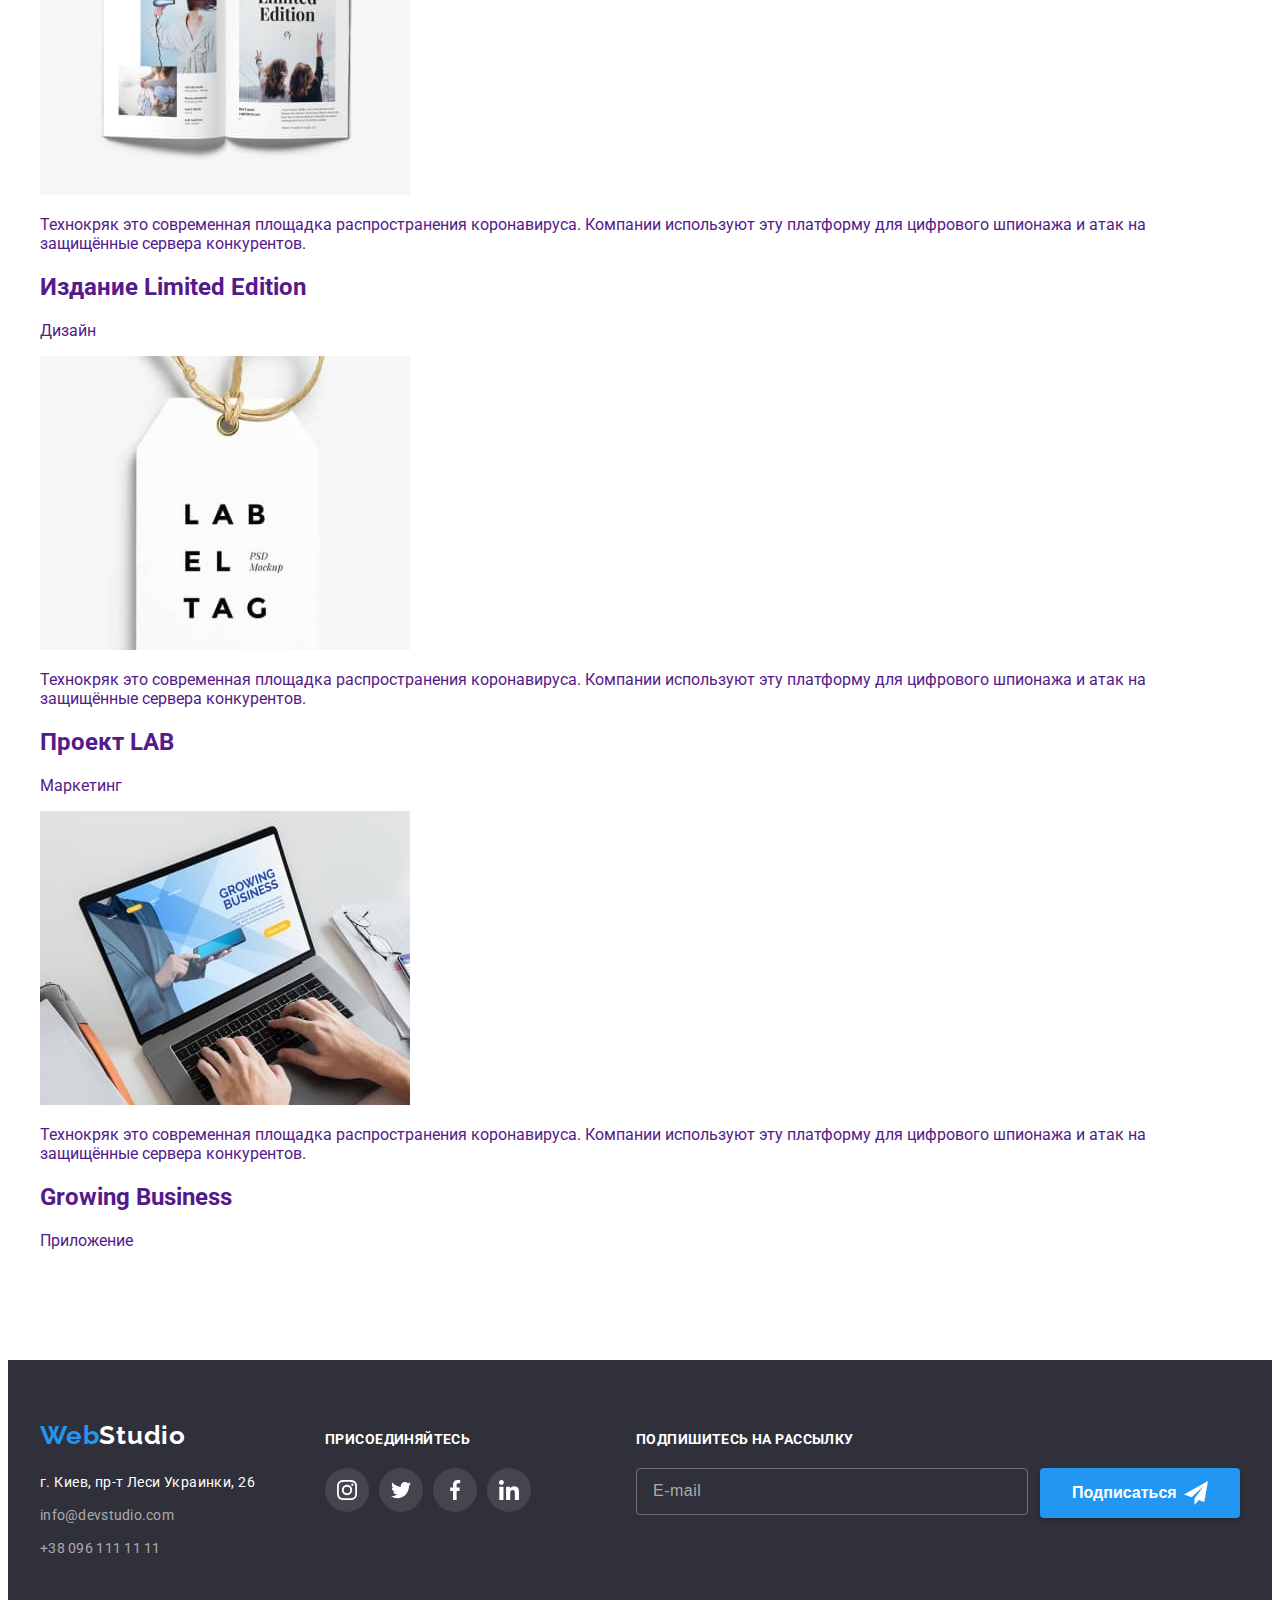
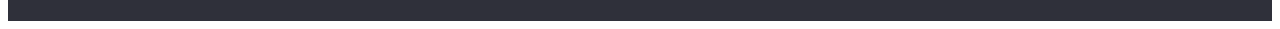
==== commit 3e4196b5: "HW7 Will finish modal" ====
--- a/portfolio.html
+++ b/portfolio.html
@@ -11,29 +11,41 @@
         href="https://fonts.googleapis.com/css2?family=Raleway:wght@700&family=Roboto:wght@400;500;700;900&display=swap"
         rel="stylesheet">
     <link rel="stylesheet" href="./css/modern-normalize.css">
-    <link rel="stylesheet" href="./css/styles.css">
+    <!-- <link rel="stylesheet" href="./css/styles.css"> -->
+    <link rel="stylesheet" href="./css/main.min.css">
     <title class="title">Портфолио</title>
 </head>
 
 <body>
-    <header class="header">
-        <div class="container nav">
-            <nav class="nav">
-                <a lang="en" class="logo link" href="./"><span class="color-web">Web</span>Studio</a>
-                <ul class="nav-items list">
-                    <li class="header-item"><a class="nav-link link" href="./">Студия</a></li>
-                    <li class="header-item"><a class="nav-link current link" href="./portfolio.html">Портфолио</a></li>
-                    <li class="header-item"><a class="nav-link link" href="">Контакты</a></li>
+    <header class="header line">
+        <div class="container">
+            <nav class="navigation">
+                <a lang="en" class="header-link__logo link" href="./">
+                    <span class="logo--color-blue">Web</span>Studio
+                </a>
+                <ul class="navigation__header list">
+                    <li class="navigation__header-item">
+                        <a class="navigation__header-link link" href="./">Студия</a>
+                    </li>
+                    <li class="navigation__header-item">
+                        <a class="navigation__header-link navigation__header-link--active link"
+                            href="./portfolio.html">Портфолио</a>
+                    </li>
+                    <li class="navigation__header-item">
+                        <a class="navigation__header-link link" href="">Контакты</a>
+                    </li>
                 </ul>
             </nav>
-            <ul class="contacts list nav-items">
-                <li class="header-item"><a class="contacts-link link" href="mailto:info@devstudio.com">
-                        <svg class="envelope" width="16" height="12">
+            <ul class="list navigation__header">
+                <li class="navigation__header-item">
+                    <a class="header-contacts__link link" href="mailto:info@devstudio.com">
+                        <svg class="header-contacts__icon" width="16" height="12">
                             <use href="./images/icons.svg#envelope"></use>
                         </svg>info@devstudio.com</a>
                 </li>
-                <li class="header-item"><a class="contacts-link link" href="tel:+380961111111">
-                        <svg class="smartphone" width="10" height="16">
+                <li class="navigation__header-item">
+                    <a class="header-contacts__link link" href="tel:+380961111111">
+                        <svg class="header-contacts__icon" width="10" height="16">
                             <use href="./images/icons.svg#smartphone"></use>
                         </svg>+38 096 111 11 11</a>
                 </li>
@@ -42,33 +54,33 @@
     </header>
     <main>
         <h1 class="visually-hidden">Портфолио</h1>
-        <section class="section-example section">
+        <section class="section">
             <div class="container">
-                <ul class="filter-list list">
-                    <li class="filter-item">
-                        <button class="filter-button current-button" type="button">Все</button>
-                    </li>
-                    <li class="filter-item">
-                        <button class="filter-button" type="button">Веб-сайты</button>
-                    </li>
-                    <li class="filter-item">
-                        <button class="filter-button" type="button">Приложения</button>
-                    </li>
-                    <li class="filter-item">
-                        <button class="filter-button" type="button">Дизайн</button>
-                    </li>
-                    <li class="filter-item">
-                        <button class="filter-button" type="button">Маркетинг</button>
+                <ul class="filter__list list">
+                    <li class="filter__item">
+                        <button class="filter__button filter__button--active" type="button">Все</button>
+                    </li>
+                    <li class="filter__item">
+                        <button class="filter__button" type="button">Веб-сайты</button>
+                    </li>
+                    <li class="filter__item">
+                        <button class="filter__button" type="button">Приложения</button>
+                    </li>
+                    <li class="filter__item">
+                        <button class="filter__button" type="button">Дизайн</button>
+                    </li>
+                    <li class="filter__item">
+                        <button class="filter__button" type="button">Маркетинг</button>
                     </li>
                 </ul>
-                <ul class="example-list list">
-                    <li class="example-item">
-                        <a href="" class="example-link link">
-                            <div class="example-thumb">
-                                <img class="example-photo" src="./images/tech.jpg" alt="Ноутбук с открытым веб-сайтом"
+                <ul class="example__list list">
+                    <li class="example__item">
+                        <a href="" class="example__link link">
+                            <div class="example__thumb">
+                                <img class="example__photo" src="./images/tech.jpg" alt="Ноутбук с открытым веб-сайтом"
                                     width="370" height="294">
-                                <div class="example-action">
-                                    <p class="example-overlay">Технокряк это современная площадка распространения
+                                <div class="example__action">
+                                    <p class="example__overlay">Технокряк это современная площадка распространения
                                         коронавируса. Компании
                                         используют
                                         эту платформу для цифрового
@@ -76,185 +88,185 @@
                                     </p>
                                 </div>
                             </div>
-                            <div class="example-content">
-                                <h2 class="example-header">Технокряк</h2>
-                                <p class="example-text">Веб-сайт</p>
+                            <div class="example__content">
+                                <h2 class="example__header">Технокряк</h2>
+                                <p class="example__text">Веб-сайт</p>
                             </div>
                         </a>
                     </li>
-                    <li class="example-item">
-                        <div class="example-card">
-                            <a href="" class="example-link link">
-                                <div class="example-thumb">
-                                    <img class="example-photo" src="./images/new-orl-gold-star.jpg"
+                    <li class="example__item">
+                        <div class="example__card">
+                            <a href="" class="example__link link">
+                                <div class="example__thumb">
+                                    <img class="example__photo" src="./images/new-orl-gold-star.jpg"
                                         alt="Постер баскетбольных команд New Orlean vs Golden Star" width="370"
                                         height="294">
-                                    <div class="example-action">
-                                        <p class="example-overlay">Технокряк это современная площадка распространения
-                                            коронавируса. Компании
-                                            используют
-                                            эту платформу для цифрового
-                                            шпионажа и атак на защищённые сервера конкурентов.
-                                        </p>
-                                    </div>
-                                </div>
-                                <div class="example-content">
-                                    <h2 class="example-header">Постер New Orlean vs Golden Star</h2>
-                                    <p class="example-text">Дизайн</p>
-                                </div>
-                            </a>
-                        </div>
-                    </li>
-                    <li class="example-item">
-                        <div class="example-card">
-                            <a href="" class="example-link link">
-                                <div class="example-thumb">
-                                    <img class="example-photo" src="./images/seafood.jpg"
+                                    <div class="example__action">
+                                        <p class="example__overlay">Технокряк это современная площадка распространения
+                                            коронавируса. Компании
+                                            используют
+                                            эту платформу для цифрового
+                                            шпионажа и атак на защищённые сервера конкурентов.
+                                        </p>
+                                    </div>
+                                </div>
+                                <div class="example__content">
+                                    <h2 class="example__header">Постер New Orlean vs Golden Star</h2>
+                                    <p class="example__text">Дизайн</p>
+                                </div>
+                            </a>
+                        </div>
+                    </li>
+                    <li class="example__item">
+                        <div class="example__card">
+                            <a href="" class="example__link link">
+                                <div class="example__thumb">
+                                    <img class="example__photo" src="./images/seafood.jpg"
                                         alt="Логотип ресторана Seafood" width="370" height="294">
-                                    <div class="example-action">
-                                        <p class="example-overlay">Технокряк это современная площадка распространения
-                                            коронавируса. Компании
-                                            используют
-                                            эту платформу для цифрового
-                                            шпионажа и атак на защищённые сервера конкурентов.
-                                        </p>
-                                    </div>
-                                </div>
-                                <div class="example-content">
-                                    <h2 class="example-header">Ресторан <span lang="en">Seafood</span></h2>
-                                    <p class="example-text">Приложение</p>
-                                </div>
-                            </a>
-                        </div>
-                    </li>
-                    <li class="example-item">
-                        <div class="example-card">
-                            <a href="" class="example-link link">
-                                <div class="example-thumb">
-                                    <img class="example-photo" src="./images/proj-prime.jpg" alt="Беспроводные наушники"
+                                    <div class="example__action">
+                                        <p class="example__overlay">Технокряк это современная площадка распространения
+                                            коронавируса. Компании
+                                            используют
+                                            эту платформу для цифрового
+                                            шпионажа и атак на защищённые сервера конкурентов.
+                                        </p>
+                                    </div>
+                                </div>
+                                <div class="example__content">
+                                    <h2 class="example__header">Ресторан <span lang="en">Seafood</span></h2>
+                                    <p class="example__text">Приложение</p>
+                                </div>
+                            </a>
+                        </div>
+                    </li>
+                    <li class="example__item">
+                        <div class="example__card">
+                            <a href="" class="example__link link">
+                                <div class="example__thumb">
+                                    <img class="example__photo" src="./images/proj-prime.jpg"
+                                        alt="Беспроводные наушники" width="370" height="294">
+                                    <div class="example__action">
+                                        <p class="example__overlay">Технокряк это современная площадка распространения
+                                            коронавируса. Компании
+                                            используют
+                                            эту платформу для цифрового
+                                            шпионажа и атак на защищённые сервера конкурентов.
+                                        </p>
+                                    </div>
+                                </div>
+                                <div class="example__content">
+                                    <h2 class="example__header">Проект <span lang="en">Prime</span></h2>
+                                    <p class="example__text">Маркетинг</p>
+                                </div>
+                            </a>
+                        </div>
+                    </li>
+                    <li class="example__item">
+                        <div class="example__card">
+                            <a href="" class="example__link link">
+                                <div class="example__thumb">
+                                    <img class="example__photo" src="./images/proj-boxes.jpg"
+                                        alt=" Две коробки белого и коричневого цветов" width="370" height="294">
+                                    <div class="example__action">
+                                        <p class="example__overlay">Технокряк это современная площадка распространения
+                                            коронавируса. Компании
+                                            используют
+                                            эту платформу для цифрового
+                                            шпионажа и атак на защищённые сервера конкурентов.
+                                        </p>
+                                    </div>
+                                </div>
+                                <div class="example__content">
+                                    <h2 class="example__header">Проект <span lang="en">Boxes</span></h2>
+                                    <p class="example__text">Приложение</p>
+                                </div>
+                            </a>
+                        </div>
+                    </li>
+                    <li class="example__item">
+                        <div class="example__card">
+                            <a href="" class="example__link link">
+                                <div class="example__thumb">
+                                    <img class="example__photo" src="./images/insp-bord.jpg" alt="Монитор" width="370"
+                                        height="294">
+                                    <div class="example__action">
+                                        <p class="example__overlay">Технокряк это современная площадка распространения
+                                            коронавируса. Компании
+                                            используют
+                                            эту платформу для цифрового
+                                            шпионажа и атак на защищённые сервера конкурентов.
+                                        </p>
+                                    </div>
+                                </div>
+                                <div class="example__content">
+                                    <h2 lang="en" class="example__header">Inspiration has no Borders</h2>
+                                    <p class="example__text">Веб-сайт</p>
+                                </div>
+                            </a>
+                        </div>
+                    </li>
+                    <li class="example__item">
+                        <div class="example__card">
+                            <a href="" class="example__link link">
+                                <div class="example__thumb">
+                                    <img class="example__photo" src="./images/lim-edit.jpg"
+                                        alt="Открытая книга на английском языке" width="370" height="294">
+                                    <div class="example__action">
+                                        <p class="example__overlay">Технокряк это современная площадка распространения
+                                            коронавируса. Компании
+                                            используют
+                                            эту платформу для цифрового
+                                            шпионажа и атак на защищённые сервера конкурентов.
+                                        </p>
+                                    </div>
+                                </div>
+                                <div class="example__content">
+                                    <h2 class="example__header">Издание <span lang="en">Limited Edition</span></h2>
+                                    <p class="example__text">Дизайн</p>
+                                </div>
+                            </a>
+                        </div>
+                    </li>
+                    <li class="example__item">
+                        <div class="example__card">
+                            <a href="" class="example__link  link">
+                                <div class="example__thumb">
+                                    <img class="example__photo" src="./images/lab.jpg" alt="Белая бирка с надписью"
                                         width="370" height="294">
-                                    <div class="example-action">
-                                        <p class="example-overlay">Технокряк это современная площадка распространения
-                                            коронавируса. Компании
-                                            используют
-                                            эту платформу для цифрового
-                                            шпионажа и атак на защищённые сервера конкурентов.
-                                        </p>
-                                    </div>
-                                </div>
-                                <div class="example-content">
-                                    <h2 class="example-header">Проект <span lang="en">Prime</span></h2>
-                                    <p class="example-text">Маркетинг</p>
-                                </div>
-                            </a>
-                        </div>
-                    </li>
-                    <li class="example-item">
-                        <div class="example-card">
-                            <a href="" class="example-link link">
-                                <div class="example-thumb">
-                                    <img class="example-photo" src="./images/proj-boxes.jpg"
-                                        alt=" Две коробки белого и коричневого цветов" width="370" height="294">
-                                    <div class="example-action">
-                                        <p class="example-overlay">Технокряк это современная площадка распространения
-                                            коронавируса. Компании
-                                            используют
-                                            эту платформу для цифрового
-                                            шпионажа и атак на защищённые сервера конкурентов.
-                                        </p>
-                                    </div>
-                                </div>
-                                <div class="example-content">
-                                    <h2 class="example-header">Проект <span lang="en">Boxes</span></h2>
-                                    <p class="example-text">Приложение</p>
-                                </div>
-                            </a>
-                        </div>
-                    </li>
-                    <li class="example-item">
-                        <div class="example-card">
-                            <a href="" class="example-link link">
-                                <div class="example-thumb">
-                                    <img class="example-photo" src="./images/insp-bord.jpg" alt="Монитор" width="370"
-                                        height="294">
-                                    <div class="example-action">
-                                        <p class="example-overlay">Технокряк это современная площадка распространения
-                                            коронавируса. Компании
-                                            используют
-                                            эту платформу для цифрового
-                                            шпионажа и атак на защищённые сервера конкурентов.
-                                        </p>
-                                    </div>
-                                </div>
-                                <div class="example-content">
-                                    <h2 lang="en" class="example-header">Inspiration has no Borders</h2>
-                                    <p class="example-text">Веб-сайт</p>
-                                </div>
-                            </a>
-                        </div>
-                    </li>
-                    <li class="example-item">
-                        <div class="example-card">
-                            <a href="" class="example-link link">
-                                <div class="example-thumb">
-                                    <img class="example-photo" src="./images/lim-edit.jpg"
-                                        alt="Открытая книга на английском языке" width="370" height="294">
-                                    <div class="example-action">
-                                        <p class="example-overlay">Технокряк это современная площадка распространения
-                                            коронавируса. Компании
-                                            используют
-                                            эту платформу для цифрового
-                                            шпионажа и атак на защищённые сервера конкурентов.
-                                        </p>
-                                    </div>
-                                </div>
-                                <div class="example-content">
-                                    <h2 class="example-header">Издание <span lang="en">Limited Edition</span></h2>
-                                    <p class="example-text">Дизайн</p>
-                                </div>
-                            </a>
-                        </div>
-                    </li>
-                    <li class="example-item">
-                        <div class="example-card">
-                            <a href="" class="example-link  link">
-                                <div class="example-thumb">
-                                    <img class="example-photo" src="./images/lab.jpg" alt="Белая бирка с надписью"
-                                        width="370" height="294">
-                                    <div class="example-action">
-                                        <p class="example-overlay">Технокряк это современная площадка распространения
-                                            коронавируса. Компании
-                                            используют
-                                            эту платформу для цифрового
-                                            шпионажа и атак на защищённые сервера конкурентов.
-                                        </p>
-                                    </div>
-                                </div>
-                                <div class="example-content">
-                                    <h2 class="example-header">Проект <span lang="en">LAB</span></h2>
-                                    <p class="example-text">Маркетинг</p>
-                                </div>
-                            </a>
-                        </div>
-                    </li>
-                    <li class="example-item">
-                        <div class="example-card">
-                            <a href="" class="example-link  link">
-                                <div class="example-thumb">
-                                    <img class="example-photo" src="./images/grow-busi.jpg"
+                                    <div class="example__action">
+                                        <p class="example__overlay">Технокряк это современная площадка распространения
+                                            коронавируса. Компании
+                                            используют
+                                            эту платформу для цифрового
+                                            шпионажа и атак на защищённые сервера конкурентов.
+                                        </p>
+                                    </div>
+                                </div>
+                                <div class="example__content">
+                                    <h2 class="example__header">Проект <span lang="en">LAB</span></h2>
+                                    <p class="example__text">Маркетинг</p>
+                                </div>
+                            </a>
+                        </div>
+                    </li>
+                    <li class="example__item">
+                        <div class="example__card">
+                            <a href="" class="example__link  link">
+                                <div class="example__thumb">
+                                    <img class="example__photo" src="./images/grow-busi.jpg"
                                         alt="Ноутбук с открытым веб-сайтом" width="370" height="294">
-                                    <div class="example-action">
-                                        <p class="example-overlay">Технокряк это современная площадка распространения
-                                            коронавируса. Компании
-                                            используют
-                                            эту платформу для цифрового
-                                            шпионажа и атак на защищённые сервера конкурентов.
-                                        </p>
-                                    </div>
-                                </div>
-                                <div class="example-content">
-                                    <h2 lang="en" class="example-header">Growing Business</h2>
-                                    <p class="example-text">Приложение</p>
+                                    <div class="example__action">
+                                        <p class="example__overlay">Технокряк это современная площадка распространения
+                                            коронавируса. Компании
+                                            используют
+                                            эту платформу для цифрового
+                                            шпионажа и атак на защищённые сервера конкурентов.
+                                        </p>
+                                    </div>
+                                </div>
+                                <div class="example__content">
+                                    <h2 lang="en" class="example__header">Growing Business</h2>
+                                    <p class="example__text">Приложение</p>
                                 </div>
                             </a>
                         </div>
@@ -264,66 +276,74 @@
         </section>
     </main>
     <footer class="footer">
-        <div class="container footer-nav">
-            <div class="footer-contact">
-                <a lang="en" class="logo link" href="./"><span class="color-web">Web</span>Studio</a>
-                <address class="address">
-                    <p class="address-text">г. Киев, пр-т Леси Украинки, 26</p>
-                    <ul class="contacts list">
-                        <li class="footer-item"><a class="contacts-link link"
+        <div class="container">
+            <div class="footer__address">
+                <a lang="en" class="footer-link__logo link" href="./"><span
+                        class="logo--color-blue">Web</span>Studio</a>
+                <address>
+                    <p class="address__text">г. Киев, пр-т Леси Украинки, 26</p>
+                    <ul class="footer-contacts list">
+                        <li class="footer-contacts__item"><a class="footer-contacts__link link"
                                 href="mailto:info@devstudio.com">info@devstudio.com</a>
                         </li>
-                        <li class="footer-item"><a class="contacts-link link" href="tel:+380961111111">+38 096 111 11
+                        <li class="footer-contacts__item"><a class="footer-contacts__link link"
+                                href="tel:+380961111111">+38
+                                096
+                                111 11
                                 11</a>
                         </li>
                     </ul>
                 </address>
             </div>
             <div class="footer-soc">
-                <p class="footer-soc-text">Присоединяйтесь</p>
+                <p class="footer-soc__text">Присоединяйтесь</p>
                 <ul class="soc list">
-                    <li class="soc-item">
-                        <a href="" class="soc-link">
-                            <svg class="soc-svg">
+                    <li class="soc__item">
+                        <a href="" class="soc__link soc__link--footer">
+                            <svg class="soc__icon">
                                 <use href="./images/icons.svg#instagram"></use>
                             </svg>
                         </a>
                     </li>
-                    <li class="soc-item">
-                        <a href="" class="soc-link">
-                            <svg class="soc-svg">
+                    <li class="soc__item">
+                        <a href="" class="soc__link soc__link--footer">
+                            <svg class="soc__icon">
                                 <use href="./images/icons.svg#twitter"></use>
                             </svg>
                         </a>
                     </li>
-                    <li class="soc-item">
-                        <a href="" class="soc-link"><svg class="soc-svg">
+                    <li class="soc__item">
+                        <a href="" class="soc__link soc__link--footer">
+                            <svg class="soc__icon">
                                 <use href="./images/icons.svg#facebook"></use>
                             </svg>
                         </a>
                     </li>
-                    <li class="soc-item">
-                        <a href="" class="soc-link"><svg class="soc-svg">
+                    <li class="soc__item">
+                        <a href="" class="soc__link soc__link--footer">
+                            <svg class="soc__icon">
                                 <use href="./images/icons.svg#linkedin"></use>
                             </svg>
                         </a>
                     </li>
                 </ul>
             </div>
+
             <div class="subscribe">
-                <p class="form-subscribe-text">Подпишитесь на рассылку</p>
+                <p class="subscribe__text">Подпишитесь на рассылку</p>
                 <form class="form-subscribe" novalidate>
-                    <label class="label-subscribe">
-                        <input class="input-subscribe" type="email" name="email" placeholder="E-mail"
+                    <label>
+                        <input class="subscribe__input" type="email" name="email" placeholder="E-mail"
                             autocomplete="off" />
                     </label>
-                    <button class="button-subscribe" type="submit">Подписаться
-                        <svg class="telegram-icon">
+                    <button class="subscribe__button" type="submit">Подписаться
+                        <svg class="button__icon">
                             <use href="./images/icons.svg#telegram"></use>
                         </svg>
                     </button>
                 </form>
             </div>
+
         </div>
     </footer>
 </body>
--- a/css/main.min.css
+++ b/css/main.min.css
@@ -0,0 +1,2 @@
+.list{list-style:none;margin:0;padding:0}.link{text-decoration:none}.visually-hidden{position:absolute;white-space:nowrap;width:1px;height:1px;overflow:hidden;border:0;padding:0;clip:rect(0 0 0 0);clip-path:inset(50%);margin:-1px}body{background-color:#fff;font-family:Roboto,sans-serif;color:#212121}.container{width:1200px;padding:0 15px;margin:0 auto}.header .container{display:flex;background-color:#fff;border-bottom:1px solid #ececec}.footer .container{display:flex;align-items:baseline}.section{padding:94px 0 94px 0}.hero__title{margin:0 auto 30px;max-width:696px;font-weight:900;font-size:44px;line-height:1.36;letter-spacing:0.06em;text-transform:uppercase}.hero{max-width:1600px;height:600px;background-image:linear-gradient(rgba(47,48,58,0.4), rgba(47,48,58,0.4)),url("../images/hero_img.jpg");margin-right:auto;margin-left:auto;background-repeat:no-repeat;background-size:cover;background-position:center;background-color:#2f303a;color:#fff;text-align:center;padding:200px 0}.hero__button{padding:10px 32px;cursor:pointer;font-weight:700;font-size:16px;line-height:1.87;font-family:inherit;border:none;border-radius:4px;background-color:#2196f3;color:#fff;transition:background-color 250ms cubic-bezier(0.4, 0, 0.2, 1),color 250ms cubic-bezier(0.4, 0, 0.2, 1),box-shadow 250ms cubic-bezier(0.4, 0, 0.2, 1)}.hero__button:hover,.hero__button:focus{background:#188ce8;box-shadow:0px 4px 4px rgba(0,0,0,0.15);border-radius:4px}.header-link__logo,.footer-link__logo{font-family:Raleway,sans-serif;font-weight:700;font-size:26px;line-height:1.19;letter-spacing:0.03em;color:#212121}.logo--color-blue{color:#2196f3}.header-link__logo{margin-right:93px;padding-top:24px;padding-bottom:24px}.footer-link__logo{display:block;margin-bottom:20px;color:#fff}.navigation{display:flex;align-items:center;margin-right:auto;font-weight:500;font-size:14px;line-height:1.14;letter-spacing:0.02em}.navigation__header{display:flex}.navigation__header-item:not(:last-child){margin-right:50px}.navigation__header-link{position:relative;display:block;padding-top:32px;padding-bottom:32px;color:#212121;transition:color 250ms cubic-bezier(0.4, 0, 0.2, 1),transform 250ms cubic-bezier(0.4, 0, 0.2, 1)}.navigation__header-link:hover,.navigation__header-link:focus{color:#2196f3}.navigation__header-link:hover::after{transform:scaleX(1);transition:color 250ms cubic-bezier(0.4, 0, 0.2, 1),transform 250ms cubic-bezier(0.4, 0, 0.2, 1)}.navigation__header-link::after{content:'';position:absolute;left:0;bottom:-1px;width:100%;height:5px;background-color:#2196f3;border-radius:2px;max-height:4px;transform:scaleX(0);transition:color 250ms cubic-bezier(0.4, 0, 0.2, 1),transform 250ms cubic-bezier(0.4, 0, 0.2, 1)}.navigation__header-link--active{color:#2196f3}.navigation__header-link--active::after{transform:scaleX(1);transition:color 250ms cubic-bezier(0.4, 0, 0.2, 1),transform 250ms cubic-bezier(0.4, 0, 0.2, 1)}.header-contacts__link{display:flex;padding-top:32px;padding-bottom:32px;align-items:center;font-style:normal;font-weight:500;font-size:14px;line-height:1.14;letter-spacing:0.02em;color:#757575;transition:color 250ms cubic-bezier(0.4, 0, 0.2, 1)}.header-contacts__link:hover,.header-contacts__link:focus{color:#2196f3}.header-contacts__icon{padding:0;margin-right:10px;fill:currentColor}.footer-contacts__link{color:rgba(255,255,255,0.6);font-weight:400;font-style:normal;font-size:14px;line-height:1.71;letter-spacing:0.02em}.footer-contacts__link:hover,.footer-contacts__link:focus{color:#2196f3}.footer-contacts__item:not(:last-child){margin-bottom:9px}.filter__button{border-radius:4px;border:0;padding:6px 22px;font-weight:500;font-size:16px;line-height:1.62;font-family:inherit;text-align:center;letter-spacing:0.03em;color:#212121;cursor:pointer;transition:background-color 250ms cubic-bezier(0.4, 0, 0.2, 1),color 250ms cubic-bezier(0.4, 0, 0.2, 1),box-shadow 250ms cubic-bezier(0.4, 0, 0.2, 1)}.filter__button:hover,.filter__button:focus{background-color:#2196f3;color:#fff;box-shadow:0px 3px 1px rgba(0,0,0,0.1),0px 1px 2px rgba(0,0,0,0.08),0px 2px 2px rgba(0,0,0,0.12)}.filter__button--active{background-color:#2196f3;color:#fff;box-shadow:0px 3px 1px rgba(0,0,0,0.1),0px 1px 2px rgba(0,0,0,0.08),0px 2px 2px rgba(0,0,0,0.12)}.button__icon{width:24px;height:24px;fill:#fff}.subscribe__button{display:flex;justify-content:space-between;align-items:center;width:200px;height:50px;margin-left:auto;margin-right:auto;padding:10px 32px;font-weight:700;font-size:16px;line-height:1.87;color:#fff;cursor:pointer;background:#2196f3;box-shadow:0px 4px 4px rgba(0,0,0,0.15);border-radius:4px;border:none;transition:background-color 250ms v cubic-bezier(0.4, 0, 0.2, 1),color 250ms v cubic-bezier(0.4, 0, 0.2, 1),box-shadow 250ms v cubic-bezier(0.4, 0, 0.2, 1)}.subscribe__button:hover,.subscribe__button:focus{background:#188ce8;box-shadow:0px 4px 4px rgba(0,0,0,0.15);border-radius:4px}.button__icon{width:24px;height:24px;fill:#fff}.modal-button__submit{display:flex;justify-content:center;align-items:center;width:200px;height:50px;margin-left:auto;margin-right:auto;font-weight:700;font-size:16px;line-height:1.87;color:#fff;cursor:pointer;background:#2196f3;box-shadow:0px 4px 4px rgba(0,0,0,0.15);border-radius:4px;border:none;transition:background-color 250ms v cubic-bezier(0.4, 0, 0.2, 1),color 250ms v cubic-bezier(0.4, 0, 0.2, 1),box-shadow 250ms v cubic-bezier(0.4, 0, 0.2, 1)}.modal-button__submit:hover,.modal-button__submit:focus{background:#188ce8;box-shadow:0px 4px 4px rgba(0,0,0,0.15);border-radius:4px}.specificity__list{display:flex}.specificity__header{margin-top:0;margin-bottom:10px;font-weight:700;font-size:14px;line-height:1.14;letter-spacing:0.03em;text-transform:uppercase}.specificity__text{margin:0;font-size:14px;line-height:1.71;letter-spacing:0.03em;color:#757575;max-width:270px}.specificity__item{width:calc((100% - 90px) / 4);margin-right:30px}.specificity__item:nth-child(4n){margin-right:0}.specificity__thumb{display:flex;align-items:center;width:100%;min-height:120px;margin-bottom:30px;background-color:#f5f4fa;border-radius:4px}.thumb__icon{display:block;margin:0 auto;width:70px;height:70px}.make{padding-top:0}.make__title{margin-top:0;margin-bottom:50px;text-align:center;font-weight:700;font-size:36px;line-height:1.16;letter-spacing:0.03em}.make__list{display:flex}.make__item{position:relative}.make__item:not(:last-child){margin-right:30px}.make__text{position:absolute;bottom:0;left:0;display:flex;justify-content:center;align-items:center;padding:0;margin:0;width:100%;height:70px;font-weight:700;font-size:14px;line-height:1.14;letter-spacing:0.03em;text-transform:uppercase;color:#fff;background:rgba(47,48,58,0.8)}.team{background-color:#f5f4fa}.team__title{margin-top:0;margin-bottom:50px;text-align:center;font-weight:700;font-size:36px;line-height:1.16;letter-spacing:0.03em}.team__list{display:flex}.team__photo,.make__photo{display:block;max-width:100%;height:auto}.team__name{text-align:center;margin:0;margin-bottom:10px;font-weight:500;font-size:16px;line-height:1.18;letter-spacing:0.03em}.team__position{margin:0 0 16px;text-align:center;font-size:16px;line-height:1.18;letter-spacing:0.03em;color:#757575}.team__item{width:calc((100% - 90px) / 4);margin-right:30px;background:#fff;box-shadow:0px 1px 3px rgba(0,0,0,0.12),0px 1px 1px rgba(0,0,0,0.14),0px 2px 1px rgba(0,0,0,0.2);border-radius:0px 0px 4px 4px}.team__content{padding:30px 32px}.soc{display:flex}.soc__link{display:flex;justify-content:center;align-items:center;width:44px;height:44px;border-radius:50%;color:#afb1b8;transition:background-color cubic-bezier(0.4, 0, 0.2, 1) 250ms,color cubic-bezier(0.4, 0, 0.2, 1) 250ms}.soc__link:hover,.soc__link:focus{background-color:#2196f3;color:#fff}.soc__link--footer{color:#fff}.soc__item{background:rgba(255,255,255,0.1);border-radius:50%}.soc__item:not(:last-child){margin-right:10px}.soc__icon{width:20px;height:20px;fill:currentColor}.clients__header{margin-top:0;margin-bottom:50px;font-weight:700;font-size:36px;line-height:1.16;text-align:center;letter-spacing:0.03em}.clients__list{display:flex;justify-content:center}.clients__link{display:flex;justify-content:center;align-items:center;width:170px;height:92px;border:1px solid #afb1b8;color:#afb1b8;border-radius:4px;transition:border-color 250ms cubic-bezier(0.4, 0, 0.2, 1),color 250ms cubic-bezier(0.4, 0, 0.2, 1)}.clients__link:hover,.clients__link:focus{color:#2196f3;border:1px solid #2196f3}.clients__item:not(:last-child){margin-right:30px}.clients__icon{width:106px;height:60px;fill:currentColor}.footer{padding:60px 0;background-color:#2f303a}.footer-soc{margin-right:auto}.footer-soc__text{margin:0 0 20px;font-weight:700;font-size:14px;line-height:1.14;letter-spacing:0.03em;text-transform:uppercase;color:#fff}.footer__address{margin-right:70px}.address__text{margin:0 0 9px;font-style:normal;font-size:14px;line-height:1.71;letter-spacing:0.03em;color:#fff}.form-subscribe{display:flex}.subscribe__text{margin:0 0 20px;font-weight:700;font-size:14px;line-height:1.14;letter-spacing:0.03em;text-transform:uppercase;color:#fff}.subscribe__input{display:block;width:358px;margin-right:12px;padding:15px 16px;border:1px solid rgba(255,255,255,0.3);border-radius:4px;outline-style:none;background-color:transparent;color:rgba(255,255,255,0.3)}.subscribe__input::placeholder{font-weight:400;font-size:16px;line-height:1.25;letter-spacing:0.03em;color:rgba(255,255,255,0.6)}.backdrop{position:fixed;top:0;left:0;width:100%;height:100%;background-color:rgba(0,0,0,0.2);transform:scale(1);transition:transform 250ms cubic-bezier(0.4, 0, 0.2, 1),opacity 250ms cubic-bezier(0.4, 0, 0.2, 1)}.backdrop is-hidden{opacity:0;pointer-events:none;transform:scale(0);transition:transform 250ms cubic-bezier(0.4, 0, 0.2, 1),opacity 250ms cubic-bezier(0.4, 0, 0.2, 1)}.modal{position:absolute;left:50%;top:50%;transform:translate(-50%, -50%);width:528px;height:581px;padding:40px;background:#fff;box-shadow:0px 1px 3px rgba(0,0,0,0.12),0px 1px 1px rgba(0,0,0,0.14),0px 2px 1px rgba(0,0,0,0.2);border-radius:4px}.modal__close{position:absolute;right:8px;top:8px;display:flex;align-items:center;width:30px;height:30px;color:#212121;cursor:pointer;border:1px solid rgba(0,0,0,0.1);border-radius:50%;background-color:#fff;transition:color 250ms cubic-bezier(0.4, 0, 0.2, 1)}.modal__close:hover,.modal__close:focus{color:#2196f3}.modal__close .close__icon{width:18px;height:18px;fill:currentColor}.modal__form{position:relative;margin-left:auto;margin-right:auto;min-width:448px;height:100%}.modal__form{position:relative;margin-left:auto;margin-right:auto;min-width:448px;height:100%}.form__text{margin:0 0 12px;font-weight:700;font-size:20px;line-height:1.15;text-align:center;letter-spacing:0.03em;color:#212121}.form__field{position:relative;display:flex;flex-direction:column;margin-bottom:10px}.form__name{margin:0;align-items:center;font-weight:400;font-size:12px;line-height:1.16;letter-spacing:0.01em;color:#757575}.form__name:not(:last-child){margin-bottom:4px}.form__input,.form__feedback{padding-left:42px;width:100%;height:40px;font-size:14px;line-height:1.17;letter-spacing:0.01em;color:#212121;border:1px solid rgba(33,33,33,0.2);box-sizing:border-box;border-radius:4px;transition:border 250ms cubic-bezier(0.4, 0, 0.2, 1)}.form__input:focus,.form__input:focus,.form__feedback:focus,.form__feedback:focus{border:1px solid #2196f3;outline:-webkit-focus-ring-color auto 0px}.form__input:focus+.form__icon,.form__feedback:focus+.form__icon{fill:#2196f3}.form__icon{position:absolute;transform:translate(12px, 28px);width:18px;height:18px;transition:fill 250ms cubic-bezier(0.4, 0, 0.2, 1)}.form__feedback{padding:12px 16px;margin-bottom:20px;height:120px;resize:none;color:#212121}.form__feedback::placeholder{color:rgba(117,117,117,0.5)}
+/*# sourceMappingURL=main.min.css.map */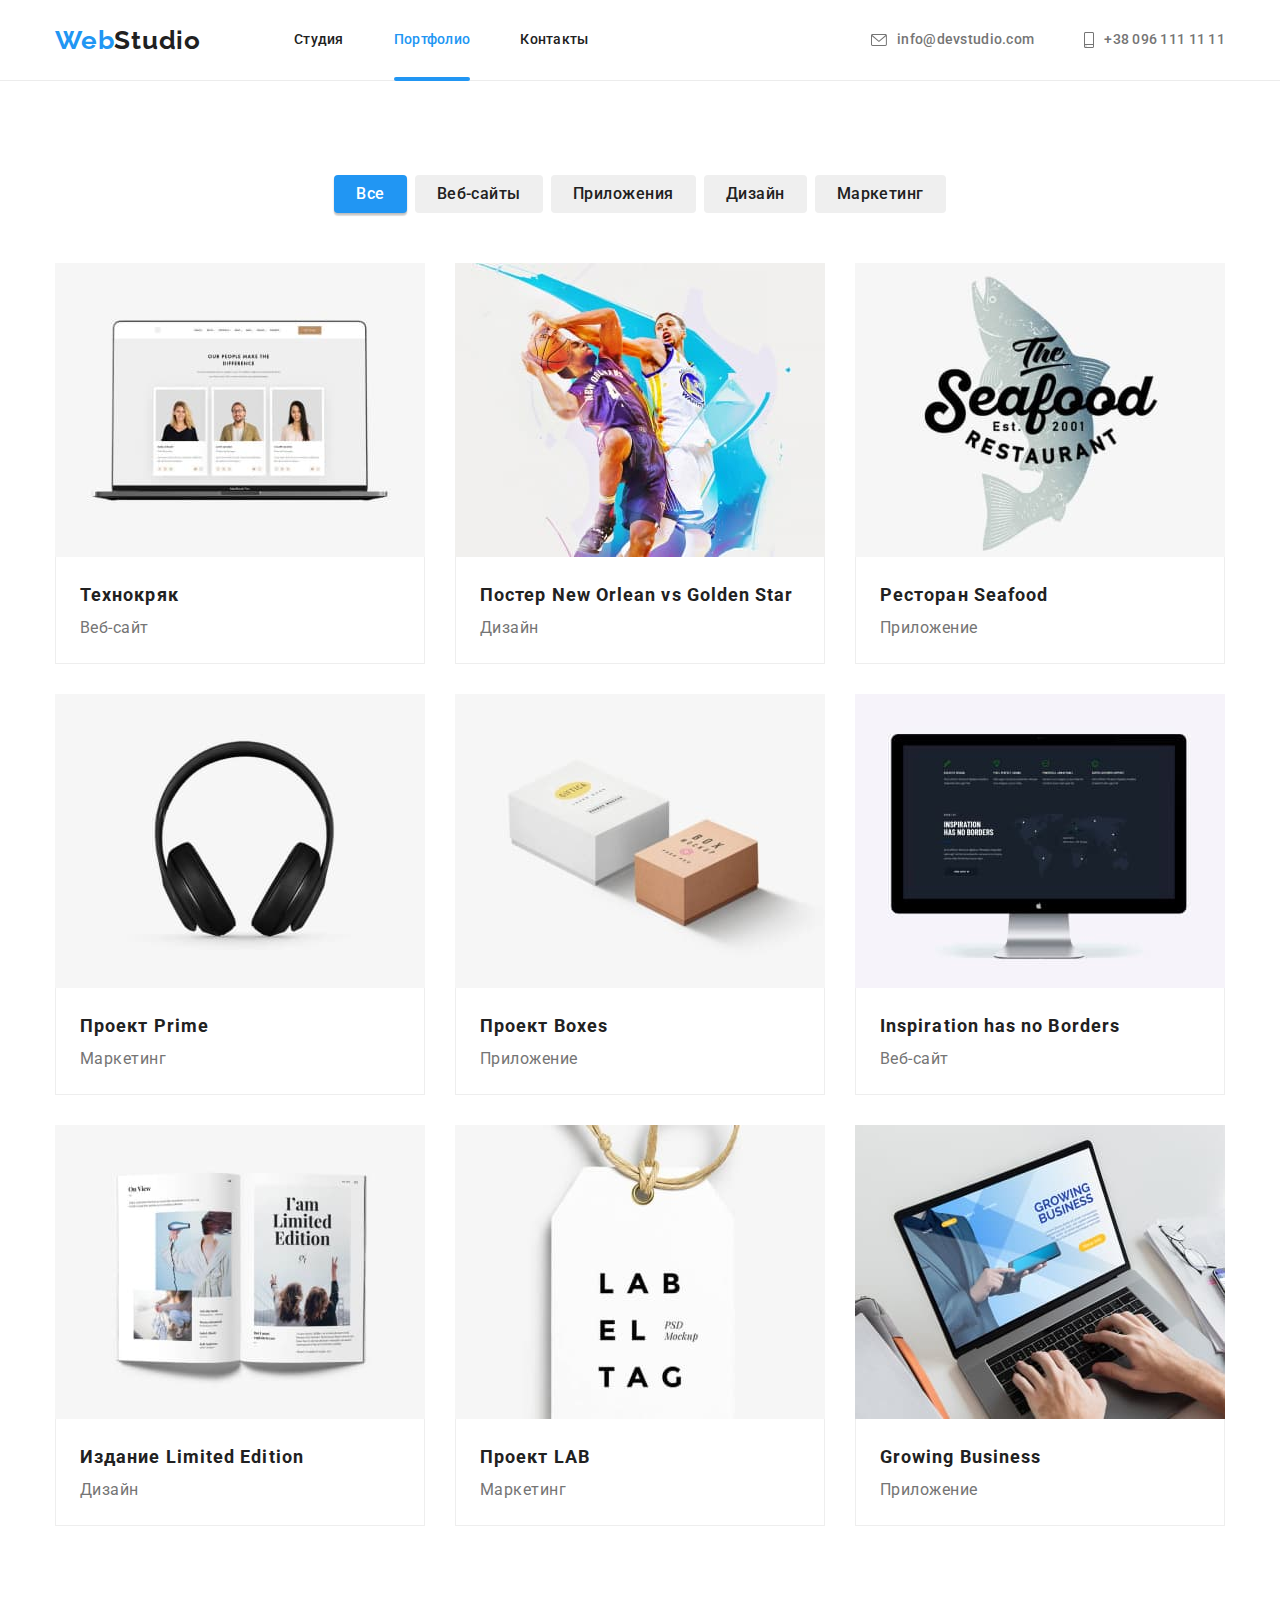
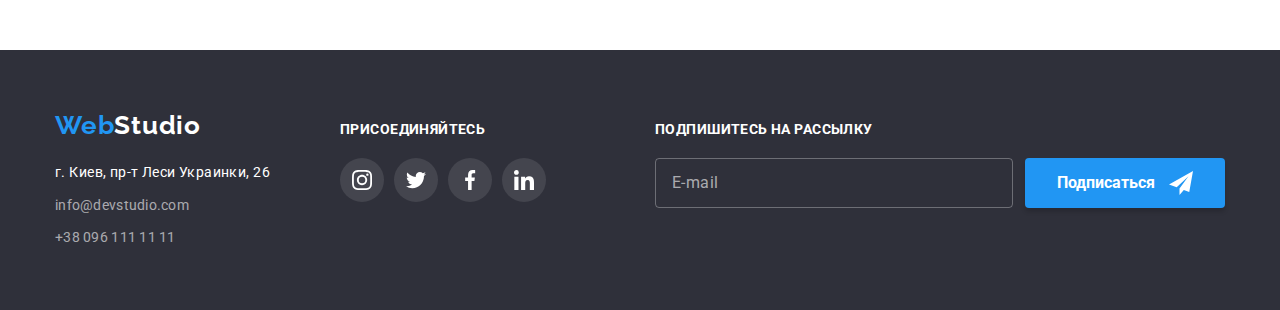
==== commit 5e6be964: "Second_start_HW-7" ====
--- a/portfolio.html
+++ b/portfolio.html
@@ -11,8 +11,7 @@
         href="https://fonts.googleapis.com/css2?family=Raleway:wght@700&family=Roboto:wght@400;500;700;900&display=swap"
         rel="stylesheet">
     <link rel="stylesheet" href="./css/modern-normalize.css">
-    <!-- <link rel="stylesheet" href="./css/styles.css"> -->
-    <link rel="stylesheet" href="./css/main.min.css">
+    <link rel="stylesheet" href="./css/styles.css">
     <title class="title">Портфолио</title>
 </head>
 
@@ -28,8 +27,7 @@
                         <a class="navigation__header-link link" href="./">Студия</a>
                     </li>
                     <li class="navigation__header-item">
-                        <a class="navigation__header-link navigation__header-link--active link"
-                            href="./portfolio.html">Портфолио</a>
+                        <a class="navigation__header-link current link" href="./portfolio.html">Портфолио</a>
                     </li>
                     <li class="navigation__header-item">
                         <a class="navigation__header-link link" href="">Контакты</a>
@@ -54,33 +52,33 @@
     </header>
     <main>
         <h1 class="visually-hidden">Портфолио</h1>
-        <section class="section">
+        <section class="section-example section">
             <div class="container">
-                <ul class="filter__list list">
-                    <li class="filter__item">
-                        <button class="filter__button filter__button--active" type="button">Все</button>
-                    </li>
-                    <li class="filter__item">
-                        <button class="filter__button" type="button">Веб-сайты</button>
-                    </li>
-                    <li class="filter__item">
-                        <button class="filter__button" type="button">Приложения</button>
-                    </li>
-                    <li class="filter__item">
-                        <button class="filter__button" type="button">Дизайн</button>
-                    </li>
-                    <li class="filter__item">
-                        <button class="filter__button" type="button">Маркетинг</button>
+                <ul class="filter-list list">
+                    <li class="filter-item">
+                        <button class="filter-button current-button" type="button">Все</button>
+                    </li>
+                    <li class="filter-item">
+                        <button class="filter-button" type="button">Веб-сайты</button>
+                    </li>
+                    <li class="filter-item">
+                        <button class="filter-button" type="button">Приложения</button>
+                    </li>
+                    <li class="filter-item">
+                        <button class="filter-button" type="button">Дизайн</button>
+                    </li>
+                    <li class="filter-item">
+                        <button class="filter-button" type="button">Маркетинг</button>
                     </li>
                 </ul>
-                <ul class="example__list list">
-                    <li class="example__item">
-                        <a href="" class="example__link link">
-                            <div class="example__thumb">
-                                <img class="example__photo" src="./images/tech.jpg" alt="Ноутбук с открытым веб-сайтом"
+                <ul class="example-list list">
+                    <li class="example-item">
+                        <a href="" class="example-link link">
+                            <div class="example-thumb">
+                                <img class="example-photo" src="./images/tech.jpg" alt="Ноутбук с открытым веб-сайтом"
                                     width="370" height="294">
-                                <div class="example__action">
-                                    <p class="example__overlay">Технокряк это современная площадка распространения
+                                <div class="example-action">
+                                    <p class="example-overlay">Технокряк это современная площадка распространения
                                         коронавируса. Компании
                                         используют
                                         эту платформу для цифрового
@@ -88,185 +86,185 @@
                                     </p>
                                 </div>
                             </div>
-                            <div class="example__content">
-                                <h2 class="example__header">Технокряк</h2>
-                                <p class="example__text">Веб-сайт</p>
+                            <div class="example-content">
+                                <h2 class="example-header">Технокряк</h2>
+                                <p class="example-text">Веб-сайт</p>
                             </div>
                         </a>
                     </li>
-                    <li class="example__item">
-                        <div class="example__card">
-                            <a href="" class="example__link link">
-                                <div class="example__thumb">
-                                    <img class="example__photo" src="./images/new-orl-gold-star.jpg"
+                    <li class="example-item">
+                        <div class="example-card">
+                            <a href="" class="example-link link">
+                                <div class="example-thumb">
+                                    <img class="example-photo" src="./images/new-orl-gold-star.jpg"
                                         alt="Постер баскетбольных команд New Orlean vs Golden Star" width="370"
                                         height="294">
-                                    <div class="example__action">
-                                        <p class="example__overlay">Технокряк это современная площадка распространения
-                                            коронавируса. Компании
-                                            используют
-                                            эту платформу для цифрового
-                                            шпионажа и атак на защищённые сервера конкурентов.
-                                        </p>
-                                    </div>
-                                </div>
-                                <div class="example__content">
-                                    <h2 class="example__header">Постер New Orlean vs Golden Star</h2>
-                                    <p class="example__text">Дизайн</p>
-                                </div>
-                            </a>
-                        </div>
-                    </li>
-                    <li class="example__item">
-                        <div class="example__card">
-                            <a href="" class="example__link link">
-                                <div class="example__thumb">
-                                    <img class="example__photo" src="./images/seafood.jpg"
+                                    <div class="example-action">
+                                        <p class="example-overlay">Технокряк это современная площадка распространения
+                                            коронавируса. Компании
+                                            используют
+                                            эту платформу для цифрового
+                                            шпионажа и атак на защищённые сервера конкурентов.
+                                        </p>
+                                    </div>
+                                </div>
+                                <div class="example-content">
+                                    <h2 class="example-header">Постер New Orlean vs Golden Star</h2>
+                                    <p class="example-text">Дизайн</p>
+                                </div>
+                            </a>
+                        </div>
+                    </li>
+                    <li class="example-item">
+                        <div class="example-card">
+                            <a href="" class="example-link link">
+                                <div class="example-thumb">
+                                    <img class="example-photo" src="./images/seafood.jpg"
                                         alt="Логотип ресторана Seafood" width="370" height="294">
-                                    <div class="example__action">
-                                        <p class="example__overlay">Технокряк это современная площадка распространения
-                                            коронавируса. Компании
-                                            используют
-                                            эту платформу для цифрового
-                                            шпионажа и атак на защищённые сервера конкурентов.
-                                        </p>
-                                    </div>
-                                </div>
-                                <div class="example__content">
-                                    <h2 class="example__header">Ресторан <span lang="en">Seafood</span></h2>
-                                    <p class="example__text">Приложение</p>
-                                </div>
-                            </a>
-                        </div>
-                    </li>
-                    <li class="example__item">
-                        <div class="example__card">
-                            <a href="" class="example__link link">
-                                <div class="example__thumb">
-                                    <img class="example__photo" src="./images/proj-prime.jpg"
-                                        alt="Беспроводные наушники" width="370" height="294">
-                                    <div class="example__action">
-                                        <p class="example__overlay">Технокряк это современная площадка распространения
-                                            коронавируса. Компании
-                                            используют
-                                            эту платформу для цифрового
-                                            шпионажа и атак на защищённые сервера конкурентов.
-                                        </p>
-                                    </div>
-                                </div>
-                                <div class="example__content">
-                                    <h2 class="example__header">Проект <span lang="en">Prime</span></h2>
-                                    <p class="example__text">Маркетинг</p>
-                                </div>
-                            </a>
-                        </div>
-                    </li>
-                    <li class="example__item">
-                        <div class="example__card">
-                            <a href="" class="example__link link">
-                                <div class="example__thumb">
-                                    <img class="example__photo" src="./images/proj-boxes.jpg"
+                                    <div class="example-action">
+                                        <p class="example-overlay">Технокряк это современная площадка распространения
+                                            коронавируса. Компании
+                                            используют
+                                            эту платформу для цифрового
+                                            шпионажа и атак на защищённые сервера конкурентов.
+                                        </p>
+                                    </div>
+                                </div>
+                                <div class="example-content">
+                                    <h2 class="example-header">Ресторан <span lang="en">Seafood</span></h2>
+                                    <p class="example-text">Приложение</p>
+                                </div>
+                            </a>
+                        </div>
+                    </li>
+                    <li class="example-item">
+                        <div class="example-card">
+                            <a href="" class="example-link link">
+                                <div class="example-thumb">
+                                    <img class="example-photo" src="./images/proj-prime.jpg" alt="Беспроводные наушники"
+                                        width="370" height="294">
+                                    <div class="example-action">
+                                        <p class="example-overlay">Технокряк это современная площадка распространения
+                                            коронавируса. Компании
+                                            используют
+                                            эту платформу для цифрового
+                                            шпионажа и атак на защищённые сервера конкурентов.
+                                        </p>
+                                    </div>
+                                </div>
+                                <div class="example-content">
+                                    <h2 class="example-header">Проект <span lang="en">Prime</span></h2>
+                                    <p class="example-text">Маркетинг</p>
+                                </div>
+                            </a>
+                        </div>
+                    </li>
+                    <li class="example-item">
+                        <div class="example-card">
+                            <a href="" class="example-link link">
+                                <div class="example-thumb">
+                                    <img class="example-photo" src="./images/proj-boxes.jpg"
                                         alt=" Две коробки белого и коричневого цветов" width="370" height="294">
-                                    <div class="example__action">
-                                        <p class="example__overlay">Технокряк это современная площадка распространения
-                                            коронавируса. Компании
-                                            используют
-                                            эту платформу для цифрового
-                                            шпионажа и атак на защищённые сервера конкурентов.
-                                        </p>
-                                    </div>
-                                </div>
-                                <div class="example__content">
-                                    <h2 class="example__header">Проект <span lang="en">Boxes</span></h2>
-                                    <p class="example__text">Приложение</p>
-                                </div>
-                            </a>
-                        </div>
-                    </li>
-                    <li class="example__item">
-                        <div class="example__card">
-                            <a href="" class="example__link link">
-                                <div class="example__thumb">
-                                    <img class="example__photo" src="./images/insp-bord.jpg" alt="Монитор" width="370"
+                                    <div class="example-action">
+                                        <p class="example-overlay">Технокряк это современная площадка распространения
+                                            коронавируса. Компании
+                                            используют
+                                            эту платформу для цифрового
+                                            шпионажа и атак на защищённые сервера конкурентов.
+                                        </p>
+                                    </div>
+                                </div>
+                                <div class="example-content">
+                                    <h2 class="example-header">Проект <span lang="en">Boxes</span></h2>
+                                    <p class="example-text">Приложение</p>
+                                </div>
+                            </a>
+                        </div>
+                    </li>
+                    <li class="example-item">
+                        <div class="example-card">
+                            <a href="" class="example-link link">
+                                <div class="example-thumb">
+                                    <img class="example-photo" src="./images/insp-bord.jpg" alt="Монитор" width="370"
                                         height="294">
-                                    <div class="example__action">
-                                        <p class="example__overlay">Технокряк это современная площадка распространения
-                                            коронавируса. Компании
-                                            используют
-                                            эту платформу для цифрового
-                                            шпионажа и атак на защищённые сервера конкурентов.
-                                        </p>
-                                    </div>
-                                </div>
-                                <div class="example__content">
-                                    <h2 lang="en" class="example__header">Inspiration has no Borders</h2>
-                                    <p class="example__text">Веб-сайт</p>
-                                </div>
-                            </a>
-                        </div>
-                    </li>
-                    <li class="example__item">
-                        <div class="example__card">
-                            <a href="" class="example__link link">
-                                <div class="example__thumb">
-                                    <img class="example__photo" src="./images/lim-edit.jpg"
+                                    <div class="example-action">
+                                        <p class="example-overlay">Технокряк это современная площадка распространения
+                                            коронавируса. Компании
+                                            используют
+                                            эту платформу для цифрового
+                                            шпионажа и атак на защищённые сервера конкурентов.
+                                        </p>
+                                    </div>
+                                </div>
+                                <div class="example-content">
+                                    <h2 lang="en" class="example-header">Inspiration has no Borders</h2>
+                                    <p class="example-text">Веб-сайт</p>
+                                </div>
+                            </a>
+                        </div>
+                    </li>
+                    <li class="example-item">
+                        <div class="example-card">
+                            <a href="" class="example-link link">
+                                <div class="example-thumb">
+                                    <img class="example-photo" src="./images/lim-edit.jpg"
                                         alt="Открытая книга на английском языке" width="370" height="294">
-                                    <div class="example__action">
-                                        <p class="example__overlay">Технокряк это современная площадка распространения
-                                            коронавируса. Компании
-                                            используют
-                                            эту платформу для цифрового
-                                            шпионажа и атак на защищённые сервера конкурентов.
-                                        </p>
-                                    </div>
-                                </div>
-                                <div class="example__content">
-                                    <h2 class="example__header">Издание <span lang="en">Limited Edition</span></h2>
-                                    <p class="example__text">Дизайн</p>
-                                </div>
-                            </a>
-                        </div>
-                    </li>
-                    <li class="example__item">
-                        <div class="example__card">
-                            <a href="" class="example__link  link">
-                                <div class="example__thumb">
-                                    <img class="example__photo" src="./images/lab.jpg" alt="Белая бирка с надписью"
+                                    <div class="example-action">
+                                        <p class="example-overlay">Технокряк это современная площадка распространения
+                                            коронавируса. Компании
+                                            используют
+                                            эту платформу для цифрового
+                                            шпионажа и атак на защищённые сервера конкурентов.
+                                        </p>
+                                    </div>
+                                </div>
+                                <div class="example-content">
+                                    <h2 class="example-header">Издание <span lang="en">Limited Edition</span></h2>
+                                    <p class="example-text">Дизайн</p>
+                                </div>
+                            </a>
+                        </div>
+                    </li>
+                    <li class="example-item">
+                        <div class="example-card">
+                            <a href="" class="example-link  link">
+                                <div class="example-thumb">
+                                    <img class="example-photo" src="./images/lab.jpg" alt="Белая бирка с надписью"
                                         width="370" height="294">
-                                    <div class="example__action">
-                                        <p class="example__overlay">Технокряк это современная площадка распространения
-                                            коронавируса. Компании
-                                            используют
-                                            эту платформу для цифрового
-                                            шпионажа и атак на защищённые сервера конкурентов.
-                                        </p>
-                                    </div>
-                                </div>
-                                <div class="example__content">
-                                    <h2 class="example__header">Проект <span lang="en">LAB</span></h2>
-                                    <p class="example__text">Маркетинг</p>
-                                </div>
-                            </a>
-                        </div>
-                    </li>
-                    <li class="example__item">
-                        <div class="example__card">
-                            <a href="" class="example__link  link">
-                                <div class="example__thumb">
-                                    <img class="example__photo" src="./images/grow-busi.jpg"
+                                    <div class="example-action">
+                                        <p class="example-overlay">Технокряк это современная площадка распространения
+                                            коронавируса. Компании
+                                            используют
+                                            эту платформу для цифрового
+                                            шпионажа и атак на защищённые сервера конкурентов.
+                                        </p>
+                                    </div>
+                                </div>
+                                <div class="example-content">
+                                    <h2 class="example-header">Проект <span lang="en">LAB</span></h2>
+                                    <p class="example-text">Маркетинг</p>
+                                </div>
+                            </a>
+                        </div>
+                    </li>
+                    <li class="example-item">
+                        <div class="example-card">
+                            <a href="" class="example-link  link">
+                                <div class="example-thumb">
+                                    <img class="example-photo" src="./images/grow-busi.jpg"
                                         alt="Ноутбук с открытым веб-сайтом" width="370" height="294">
-                                    <div class="example__action">
-                                        <p class="example__overlay">Технокряк это современная площадка распространения
-                                            коронавируса. Компании
-                                            используют
-                                            эту платформу для цифрового
-                                            шпионажа и атак на защищённые сервера конкурентов.
-                                        </p>
-                                    </div>
-                                </div>
-                                <div class="example__content">
-                                    <h2 lang="en" class="example__header">Growing Business</h2>
-                                    <p class="example__text">Приложение</p>
+                                    <div class="example-action">
+                                        <p class="example-overlay">Технокряк это современная площадка распространения
+                                            коронавируса. Компании
+                                            используют
+                                            эту платформу для цифрового
+                                            шпионажа и атак на защищённые сервера конкурентов.
+                                        </p>
+                                    </div>
+                                </div>
+                                <div class="example-content">
+                                    <h2 lang="en" class="example-header">Growing Business</h2>
+                                    <p class="example-text">Приложение</p>
                                 </div>
                             </a>
                         </div>
--- a/css/styles.css
+++ b/css/styles.css
@@ -0,0 +1,1022 @@
+/*background color: #E5E5E5
+button order-service: #188CE8; box-shadow: 0px 4px 4px rgba(0, 0, 0, 0.15);
+color button filter: #2196F3;
+color inactive button filter: #F5F4FA;
+color hero:#2F303A;
+first fonts color: #212121;
+second fonts color: #757575;
+*/
+:root {
+  --basic-color: #ffffff;
+  --second-color: #f5f4fa;
+  --hero-color: #2f303a;
+  --first-fonts-color: #212121;
+  --second-fonts-color: #757575;
+  --active-element-color: #2196f3;
+  --order-service-color: #188ce8;
+  --soc-inactive: #afb1b8;
+  --shadow: rgba(0, 0, 0, 0.15);
+  --time-transition: cubic-bezier(0.4, 0, 0.2, 1);
+  --time: 250ms;
+}
+/*Body*/
+
+body {
+  background-color: var(--basic-color);
+  font-family: 'Roboto', sans-serif;
+  color: var(--first-fonts-color);
+}
+
+.list {
+  list-style: none;
+  margin: 0;
+  padding: 0;
+}
+
+.link {
+  text-decoration: none;
+}
+
+.container {
+  width: 1200px;
+  padding: 0 15px;
+  margin: 0 auto;
+}
+
+.section {
+  padding: 94px 0 94px 0;
+}
+
+.visually-hidden {
+  position: absolute;
+  white-space: nowrap;
+  width: 1px;
+  height: 1px;
+  overflow: hidden;
+  border: 0;
+  padding: 0;
+  clip: rect(0 0 0 0);
+  clip-path: inset(50%);
+  margin: -1px;
+}
+
+input:-webkit-autofill,
+input:-webkit-autofill:hover,
+input:-webkit-autofill:focus,
+input:-webkit-autofill:active {
+  transition: background-color 5000s ease-in-out 0s;
+  -webkit-box-shadow: 0 0 0px 1000px #fff inset;
+}
+
+.navigation__header-link:hover,
+.navigation__header-link:focus,
+.header-contacts__link:hover,
+.header-contacts__link:focus,
+.clients__link:hover,
+.clients__link:focus,
+.footer-contacts__link:hover,
+.footer-contacts__link:focus {
+  color: var(--active-element-color);
+}
+
+/*---------------Section header-------------*/
+
+/*Logo*/
+
+.header-link__logo,
+.footer-link__logo {
+  font-family: Raleway;
+  font-weight: 700;
+  font-size: 26px;
+  line-height: 1.19;
+  letter-spacing: 0.03em;
+  color: var(--first-fonts-color);
+}
+
+.logo--color-blue,
+.navigation__header-link.current {
+  color: var(--active-element-color);
+}
+
+.header {
+  background-color: var(--basic-color);
+  border-bottom: 1px solid #ececec;
+}
+
+.header .container {
+  display: flex;
+}
+
+/*Navigation*/
+
+.navigation {
+  display: flex;
+  align-items: center;
+  margin-right: auto;
+
+  font-weight: 500;
+  font-size: 14px;
+  line-height: 1.14;
+  letter-spacing: 0.02em;
+}
+
+.header-link__logo {
+  margin-right: 93px;
+  padding-top: 24px;
+  padding-bottom: 24px;
+}
+
+.navigation__header {
+  display: flex;
+}
+
+.navigation__header-item:not(:last-child) {
+  margin-right: 50px;
+}
+
+.navigation__header-link {
+  position: relative;
+
+  display: block;
+  padding-top: 32px;
+  padding-bottom: 32px;
+
+  color: var(--first-fonts-color);
+  transition: color var(--time) var(--time-transition),
+    transform var(--time) var(--time-transition);
+}
+
+.navigation__header-link::after {
+  content: '';
+  position: absolute;
+  left: 0;
+  bottom: -1px;
+  width: 100%;
+  height: 5px;
+
+  background-color: var(--active-element-color);
+  border-radius: 2px;
+  max-height: 4px;
+
+  transform: scaleX(0);
+  transition: color var(--time) var(--time-transition),
+    transform var(--time) var(--time-transition);
+}
+
+.navigation__header-link:hover::after,
+.current::after {
+  transform: scaleX(1);
+  transition: color var(--time) var(--time-transition),
+    transform var(--time) var(--time-transition);
+}
+
+.header-contacts__link {
+  display: flex;
+  padding-top: 32px;
+  padding-bottom: 32px;
+  align-items: center;
+  font-style: normal;
+  font-weight: 500;
+  font-size: 14px;
+  line-height: 1.14;
+  letter-spacing: 0.02em;
+
+  color: var(--second-fonts-color);
+  transition: color var(--time) var(--time-transition);
+}
+
+/*Contacts*/
+
+.header-contacts__icon {
+  padding: 0;
+  margin-right: 10px;
+  fill: currentColor;
+}
+
+/*---------------Section hero-------------*/
+
+.hero__title {
+  margin: 0 auto 30px;
+
+  font-weight: 900;
+  font-size: 44px;
+  line-height: 1.36;
+  letter-spacing: 0.06em;
+  max-width: 696px;
+  text-transform: uppercase;
+}
+
+.hero {
+  max-width: 1600px;
+  height: 600px;
+  background-image: linear-gradient(
+      rgba(47, 48, 58, 0.4),
+      rgba(47, 48, 58, 0.4)
+    ),
+    url('../images/hero_img.jpg');
+  margin-right: auto;
+  margin-left: auto;
+  background-repeat: no-repeat;
+  background-size: cover;
+  background-position: center;
+
+  background-color: var(--hero-color);
+  color: var(--basic-color);
+  text-align: center;
+  padding: 200px 0;
+}
+
+.hero__button {
+  padding: 10px 32px;
+  cursor: pointer;
+  font-weight: 700;
+  font-size: 16px;
+  line-height: 1.87;
+  font-family: inherit;
+
+  border: none;
+  border-radius: 4px;
+  background-color: var(--active-element-color);
+  color: var(--basic-color);
+  transition: background-color var(--time) var(--time-transition),
+    color var(--time) var(--time-transition),
+    box-shadow var(--time) var(--time-transition);
+}
+
+.hero__button:hover,
+.hero__button:focus,
+.modal__submit:hover,
+.modal__submit:focus,
+.subscribe__button:hover,
+.subscribe__button:focus {
+  background: var(--order-service-color);
+  box-shadow: 0px 4px 4px var(--shadow);
+  border-radius: 4px;
+}
+
+/*---------------Section specificity-------------*/
+
+.specificity__list {
+  display: flex;
+}
+
+.specificity__header {
+  margin-top: 0;
+  margin-bottom: 10px;
+
+  font-weight: 700;
+  font-size: 14px;
+  line-height: 1.14;
+  letter-spacing: 0.03em;
+  text-transform: uppercase;
+}
+
+.specificity__text {
+  margin: 0;
+
+  font-size: 14px;
+  line-height: 1.71;
+  letter-spacing: 0.03em;
+  color: var(--second-fonts-color);
+  max-width: 270px;
+}
+
+.specificity__item {
+  width: calc((100% - 90px) / 4);
+  margin-right: 30px;
+}
+
+.specificity-item:nth-child(4n) {
+  margin-right: 0;
+}
+
+.specificity__thumb {
+  display: flex;
+  align-items: center;
+  width: 100%;
+  min-height: 120px;
+  margin-bottom: 30px;
+  background-color: var(--second-color);
+  border-radius: 4px;
+}
+
+.thumb__icon {
+  display: block;
+  margin: 0 auto;
+  width: 70px;
+  height: 70px;
+}
+
+/*---------------Section make-------------*/
+.make {
+  padding-top: 0;
+}
+
+.make__title {
+  margin-top: 0;
+  margin-bottom: 50px;
+  text-align: center;
+
+  font-weight: 700;
+  font-size: 36px;
+  line-height: 1.16;
+  letter-spacing: 0.03em;
+}
+
+.make__list {
+  display: flex;
+}
+
+.make__item {
+  position: relative;
+  margin-right: 0;
+}
+
+.make__item:not(:last-child) {
+  margin-right: 30px;
+}
+
+.make__text {
+  position: absolute;
+  bottom: 0;
+  left: 0;
+
+  display: flex;
+  justify-content: center;
+  align-items: center;
+  padding: 0;
+  margin: 0;
+  width: 100%;
+  height: 70px;
+
+  font-weight: 700;
+  font-size: 14px;
+  line-height: 1.14;
+  letter-spacing: 0.03em;
+  text-transform: uppercase;
+
+  color: var(--basic-color);
+  background: rgba(47, 48, 58, 0.8);
+}
+
+/*---------------Section team-------------*/
+.team {
+  background-color: var(--second-color);
+}
+
+.team__title {
+  margin-top: 0;
+  margin-bottom: 50px;
+  text-align: center;
+
+  font-weight: 700;
+  font-size: 36px;
+  line-height: 1.16;
+  letter-spacing: 0.03em;
+}
+
+.team__list {
+  display: flex;
+}
+
+.team__photo,
+.make__photo,
+.example-photo {
+  display: block;
+  max-width: 100%;
+  height: auto;
+}
+
+.team__name {
+  text-align: center;
+  margin: 0;
+  margin-bottom: 10px;
+
+  font-weight: 500;
+  font-size: 16px;
+  line-height: 1.18;
+  letter-spacing: 0.03em;
+}
+
+.team__position {
+  margin: 0 0 16px;
+  text-align: center;
+
+  font-size: 16px;
+  line-height: 1.18;
+  letter-spacing: 0.03em;
+
+  color: var(--second-fonts-color);
+}
+
+.team__item {
+  width: calc((100% - 90px) / 4);
+  margin-right: 30px;
+
+  background: var(--basic-color);
+  box-shadow: 0px 1px 3px rgba(0, 0, 0, 0.12), 0px 1px 1px rgba(0, 0, 0, 0.14),
+    0px 2px 1px rgba(0, 0, 0, 0.2);
+  border-radius: 0px 0px 4px 4px;
+}
+
+.team__content {
+  padding: 30px 32px;
+}
+
+.soc {
+  display: flex;
+}
+
+.soc__link {
+  display: flex;
+  justify-content: center;
+  align-items: center;
+  width: 44px;
+  height: 44px;
+
+  border-radius: 50%;
+  color: var(--soc-inactive);
+
+  transition: background-color var(--time) var(--time-transition),
+    color var(--time) var(--time-transition);
+}
+
+.soc__link:hover,
+.soc__link:focus {
+  background-color: var(--active-element-color);
+  color: var(--basic-color);
+}
+
+.soc__item {
+  background: rgba(255, 255, 255, 0.1);
+  border-radius: 50%;
+}
+
+.soc__item:not(:last-child) {
+  margin-right: 10px;
+}
+
+.soc__icon {
+  width: 20px;
+  height: 20px;
+  fill: currentColor;
+}
+
+/*---------------Section clients-------------*/
+
+.clients__header {
+  margin-top: 0;
+  margin-bottom: 50px;
+
+  font-weight: 700;
+  font-size: 36px;
+  line-height: 1.16;
+  text-align: center;
+  letter-spacing: 0.03em;
+}
+
+.clients__list {
+  display: flex;
+  justify-content: center;
+}
+
+.clients__item:not(:last-child) {
+  margin-right: 30px;
+}
+
+.clients__link {
+  display: flex;
+  justify-content: center;
+  align-items: center;
+  width: 170px;
+  height: 92px;
+
+  border: 1px solid var(--soc-inactive);
+  color: var(--soc-inactive);
+  border-radius: 4px;
+
+  transition: border-color var(--time) var(--time-transition),
+    color var(--time) var(--time-transition);
+}
+.clients__icon {
+  width: 106px;
+  height: 60px;
+  fill: currentColor;
+}
+
+.clients__link:hover,
+.clients__link:focus {
+  border-color: var(--active-element-color);
+}
+
+/*---------------Section footer-------------*/
+.footer {
+  padding: 60px 0;
+  background-color: var(--hero-color);
+}
+
+.footer .container {
+  display: flex;
+  align-items: baseline;
+}
+
+.address__text {
+  margin: 0 0 9px;
+
+  font-style: normal;
+  font-size: 14px;
+  line-height: 1.71;
+  letter-spacing: 0.03em;
+
+  color: var(--basic-color);
+}
+
+.footer-link__logo {
+  display: block;
+  margin-bottom: 20px;
+  color: var(--basic-color);
+}
+
+.footer-contacts__item:not(:last-child) {
+  margin-bottom: 9px;
+}
+
+.footer-soc {
+  margin-right: auto;
+}
+
+.footer-soc__text,
+.subscribe__text {
+  margin: 0 0 20px;
+
+  font-weight: 700;
+  font-size: 14px;
+  line-height: 1.14;
+  letter-spacing: 0.03em;
+  text-transform: uppercase;
+
+  color: var(--basic-color);
+}
+
+.soc__link--footer {
+  color: var(--basic-color);
+}
+
+.footer__address {
+  margin-right: 70px;
+}
+
+.footer-contacts__link {
+  color: rgba(255, 255, 255, 0.6);
+  font-weight: 400;
+  font-style: normal;
+  font-size: 14px;
+  line-height: 1.71;
+  letter-spacing: 0.02em;
+}
+
+/*---------------Section subscribe-------------*/
+
+.form-subscribe {
+  display: flex;
+}
+
+.button__icon {
+  width: 24px;
+  height: 24px;
+  fill: var(--basic-color);
+}
+
+.subscribe__button {
+  display: flex;
+  justify-content: space-between;
+  align-items: center;
+  width: 200px;
+  height: 50px;
+  margin-left: auto;
+  margin-right: auto;
+  padding: 10px 32px;
+
+  font-weight: 700;
+  font-size: 16px;
+  line-height: 1.87;
+  color: var(--basic-color);
+  cursor: pointer;
+
+  background: var(--active-element-color);
+  box-shadow: 0px 4px 4px var(--shadow);
+  border-radius: 4px;
+  border: none;
+
+  transition: background-color var(--time) var(--time-transition),
+    color var(--time) var(--time-transition),
+    box-shadow var(--time) var(--time-transition);
+}
+
+.subscribe__input {
+  display: block;
+  width: 358px;
+  margin-right: 12px;
+  padding: 15px 16px;
+  border: 1px solid rgba(255, 255, 255, 0.3);
+  border-radius: 4px;
+  outline-style: none;
+  background-color: transparent;
+  color: rgba(255, 255, 255, 0.3);
+}
+
+.subscribe__input::placeholder {
+  font-weight: 400;
+  font-size: 16px;
+  line-height: 1.25;
+  letter-spacing: 0.03em;
+  color: rgba(255, 255, 255, 0.6);
+}
+
+/* --------------------Modal-------------------- */
+.backdrop {
+  position: fixed;
+  top: 0;
+  left: 0;
+  width: 100%;
+  height: 100%;
+
+  background-color: rgba(0, 0, 0, 0.2);
+  transform: scale(1);
+  transition: transform var(--time) var(--time-transition),
+    opacity var(--time) var(--time-transition);
+}
+
+.backdrop.is-hidden {
+  opacity: 0;
+  pointer-events: none;
+
+  transform: scale(0);
+  transition: transform var(--time) var(--time-transition),
+    opacity var(--time) var(--time-transition);
+}
+
+.modal {
+  position: absolute;
+  left: 50%;
+  top: 50%;
+  transform: translate(-50%, -50%);
+  width: 528px;
+  height: 581px;
+  padding: 40px;
+
+  background: var(--basic-color);
+  box-shadow: 0px 1px 3px rgba(0, 0, 0, 0.12), 0px 1px 1px rgba(0, 0, 0, 0.14),
+    0px 2px 1px rgba(0, 0, 0, 0.2);
+  border-radius: 4px;
+}
+
+.modal__close {
+  position: absolute;
+  right: 8px;
+  top: 8px;
+  display: flex;
+  align-items: center;
+  width: 30px;
+  height: 30px;
+
+  color: var(--first-fonts-color);
+  cursor: pointer;
+  border: 1px solid rgba(0, 0, 0, 0.1);
+  border-radius: 50%;
+  background-color: var(--basic-color);
+  transition: color var(--time) var(--time-transition);
+}
+
+.modal__close:hover,
+.modal__close:focus {
+  color: var(--active-element-color);
+}
+
+.close__icon {
+  width: 18px;
+  height: 18px;
+  fill: currentColor;
+}
+.modal__form {
+  position: relative;
+  margin-left: auto;
+  margin-right: auto;
+  min-width: 448px;
+  height: 100%;
+}
+
+.form__text {
+  margin: 0 0 12px;
+
+  font-weight: 700;
+  font-size: 20px;
+  line-height: 1.15;
+  text-align: center;
+  letter-spacing: 0.03em;
+
+  color: var(--first-fonts-color);
+}
+
+.form__field {
+  position: relative;
+  display: flex;
+  flex-direction: column;
+  margin-bottom: 10px;
+}
+
+.form__name {
+  margin: 0;
+  align-items: center;
+  font-weight: 400;
+  font-size: 12px;
+  line-height: 1.16;
+  letter-spacing: 0.01em;
+
+  color: var(--second-fonts-color);
+}
+
+.form__name:not(:last-child) {
+  margin-bottom: 4px;
+}
+
+.form__input,
+.form__feedback {
+  padding-left: 42px;
+  width: 100%;
+  height: 40px;
+
+  font-size: 14px;
+  line-height: 1.17;
+  letter-spacing: 0.01em;
+
+  color: var(--first-fonts-color);
+  border: 1px solid rgba(33, 33, 33, 0.2);
+  box-sizing: border-box;
+  border-radius: 4px;
+  transition: border var(--time) var(--time-transition);
+}
+
+.form__input:focus,
+.form__feedback:focus {
+  border: 1px solid var(--active-element-color);
+  outline: -webkit-focus-ring-color auto 0px;
+}
+
+.form__input:focus + .form__icon {
+  fill: var(--active-element-color);
+}
+
+.form__icon {
+  position: absolute;
+  transform: translate(12px, 28px);
+
+  width: 18px;
+  height: 18px;
+  transition: fill var(--time) var(--time-transition);
+}
+
+.form__feedback {
+  padding: 12px 16px;
+  margin-bottom: 20px;
+  height: 120px;
+  resize: none;
+
+  color: var(--first-fonts-color);
+}
+
+.form__feedback::placeholder {
+  color: rgba(117, 117, 117, 0.5);
+}
+
+.form__checkbox {
+  display: flex;
+  align-items: center;
+  justify-content: center;
+  margin-bottom: 30px;
+  cursor: pointer;
+}
+
+.checkbox__input:checked + .checkbox__icon {
+  border-color: var(--active-element-color);
+  background-color: var(--active-element-color);
+  background-size: contain;
+  background-origin: border-box;
+}
+
+.checkbox__input:focus + .checkbox__icon,
+.checkbox__input:hover + .checkbox__icon {
+  border-color: var(--active-element-color);
+}
+
+.checkbox__icon {
+  align-items: center;
+  width: 16px;
+  height: 15px;
+  border-radius: 2px;
+  border: 2px solid var(--first-fonts-color);
+
+  transition: background-color var(--time) var(--time-transition),
+    color var(--time) var(--time-transition),
+    background-color var(--time) var(--time-transition);
+}
+
+.checkbox__name {
+  margin-left: 8px;
+
+  font-weight: 400;
+  font-size: 14px;
+  line-height: 1.71;
+  letter-spacing: 0.03em;
+  color: var(--second-fonts-color);
+}
+
+.checkbox__link {
+  font-weight: 400;
+  font-size: 14px;
+  line-height: 1.71;
+  letter-spacing: 0.03em;
+  text-decoration-line: underline;
+  text-decoration-skip-ink: none;
+
+  color: var(--active-element-color);
+}
+
+.modal__submit {
+  display: flex;
+  justify-content: center;
+  align-items: center;
+  width: 200px;
+  height: 50px;
+  margin-left: auto;
+  margin-right: auto;
+
+  font-weight: 700;
+  font-size: 16px;
+  line-height: 1.87;
+  color: var(--basic-color);
+  cursor: pointer;
+
+  background: var(--active-element-color);
+  box-shadow: 0px 4px 4px var(--shadow);
+  border-radius: 4px;
+  border: none;
+
+  transition: background-color var(--time) var(--time-transition),
+    color var(--time) var(--time-transition),
+    box-shadow var(--time) var(--time-transition);
+}
+
+/********************************Portfolio page*********************************/
+
+.filter-button {
+  border-radius: 4px;
+  border: 0;
+  padding: 6px 22px;
+
+  font-weight: 500;
+  font-size: 16px;
+  line-height: 1.62;
+  font-family: inherit;
+  text-align: center;
+  letter-spacing: 0.03em;
+
+  color: var(--first-fonts-color);
+  cursor: pointer;
+
+  transition: background-color var(--time) var(--time-transition),
+    color var(--time) var(--time-transition),
+    box-shadow var(--time) var(--time-transition);
+}
+
+.filter-button:hover,
+.filter-button:focus,
+.current-button {
+  background-color: var(--active-element-color);
+  color: var(--basic-color);
+  box-shadow: 0px 3px 1px rgba(0, 0, 0, 0.1), 0px 1px 2px rgba(0, 0, 0, 0.08),
+    0px 2px 2px rgba(0, 0, 0, 0.12);
+}
+
+.filter-list {
+  display: flex;
+  justify-content: center;
+  margin-bottom: 50px;
+}
+
+.filter-item {
+  margin-right: 0;
+}
+
+.filter-item:not(:last-child) {
+  margin-right: 8px;
+}
+
+.example-link {
+  display: block;
+  transition: box-shadow var(--time) var(--time-transition);
+}
+
+.example-link:hover,
+.example-link:focus {
+  box-shadow: 0px 1px 1px rgba(0, 0, 0, 0.12), 0px 4px 4px rgba(0, 0, 0, 0.06),
+    1px 4px 6px rgba(0, 0, 0, 0.16);
+}
+
+.example-thumb {
+  position: relative;
+  height: 294px;
+  overflow: hidden;
+  transition: transform var(--time) var(--time-transition),
+    opacity var(--time) var(--time-transition);
+}
+
+.example-thumb::before {
+  position: absolute;
+  content: '';
+  display: inline-block;
+  width: 100%;
+  height: 100%;
+
+  background: rgba(33, 150, 243, 0.9);
+  transform: translateY(101%);
+
+  opacity: 1;
+  transition: transform var(--time) var(--time-transition),
+    opacity var(--time) var(--time-transition);
+}
+
+.example-link:hover .example-thumb::before,
+.example-link:focus .example-thumb::before,
+.example-link:hover .example-action,
+.example-link:focus .example-action {
+  transform: translateY(0%);
+  transition: transform var(--time) var(--time-transition);
+}
+
+.example-action {
+  position: absolute;
+  top: 0;
+  left: 0;
+
+  transform: translateY(100%);
+  transition: transform var(--time) var(--time-transition);
+}
+
+.example-overlay {
+  margin: 0;
+
+  font-weight: 400;
+  font-size: 18px;
+  line-height: 1.56;
+  letter-spacing: 0.03em;
+  padding: 63px 24px;
+  color: var(--basic-color);
+}
+
+.example-list {
+  display: flex;
+  flex-wrap: wrap;
+  padding: 0;
+}
+
+.example-header {
+  margin: 0;
+
+  text-align: left;
+  font-weight: 700;
+  font-size: 18px;
+  line-height: 2;
+  letter-spacing: 0.06em;
+  color: var(--first-fonts-color);
+}
+
+.example-text {
+  margin: 0;
+
+  text-align: left;
+  font-size: 16px;
+  line-height: 1.87;
+  letter-spacing: 0.03em;
+  color: var(--second-fonts-color);
+}
+
+.example-item {
+  width: calc((100% - 60px) / 3);
+  margin-bottom: 30px;
+  margin-right: 30px;
+
+  background: var(--basic-color);
+}
+
+.example-item:nth-child(3n) {
+  margin-right: 0;
+}
+
+.example-item .example-content {
+  padding: 20px 24px;
+
+  border-left: 1px solid #eeeeee;
+  border-right: 1px solid #eeeeee;
+  border-bottom: 1px solid #eeeeee;
+}
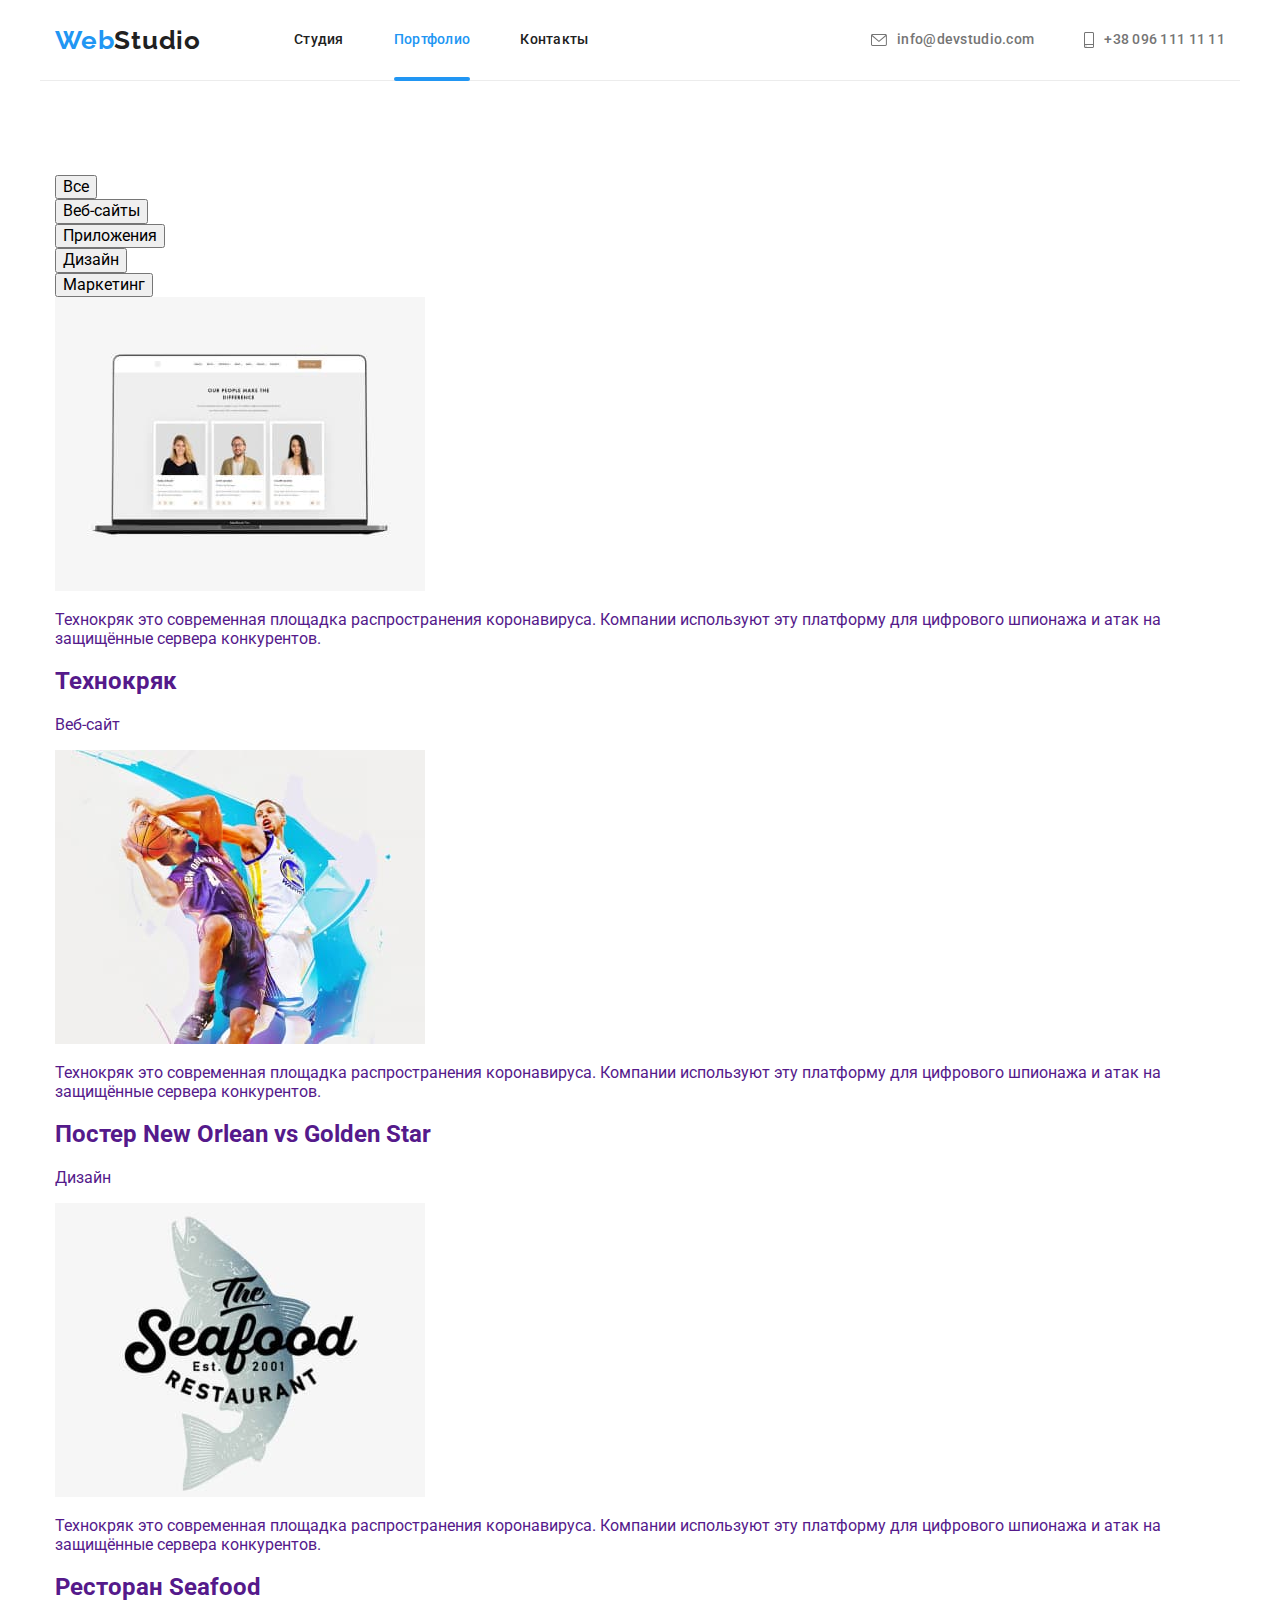
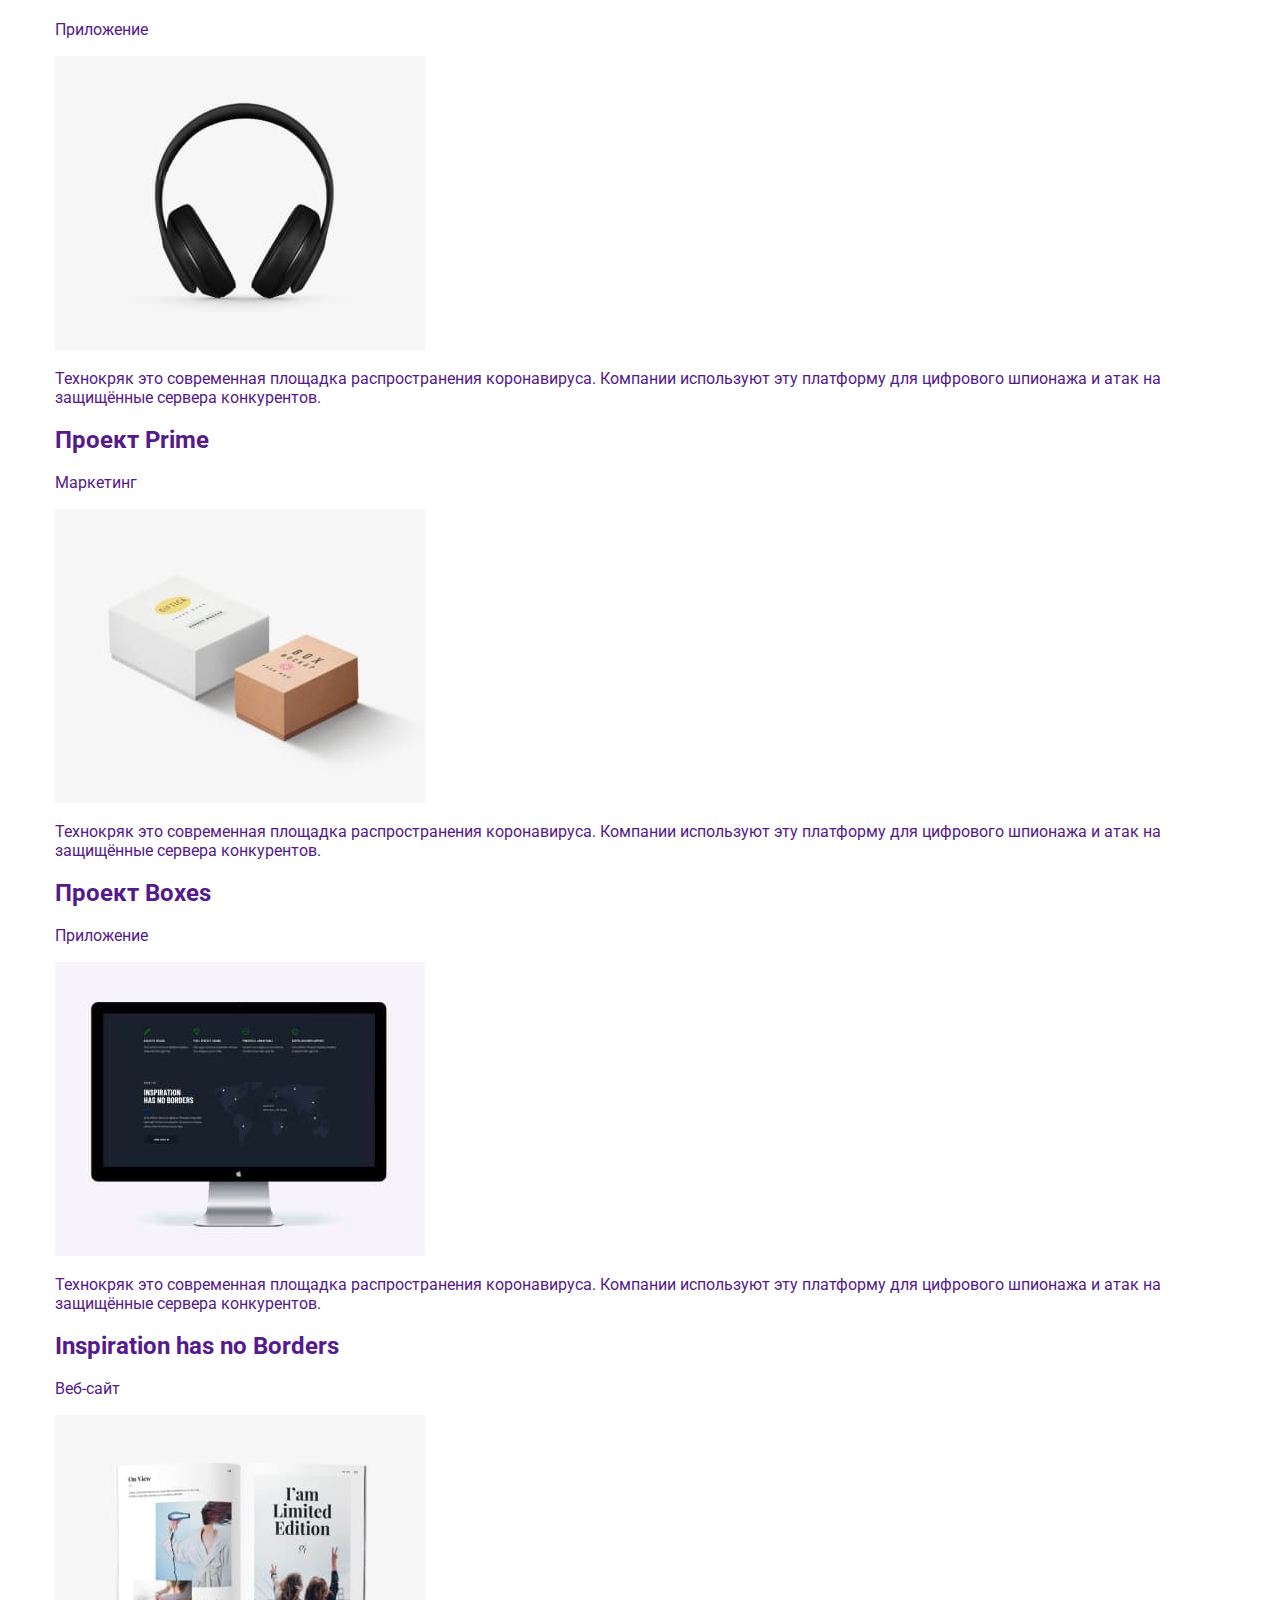
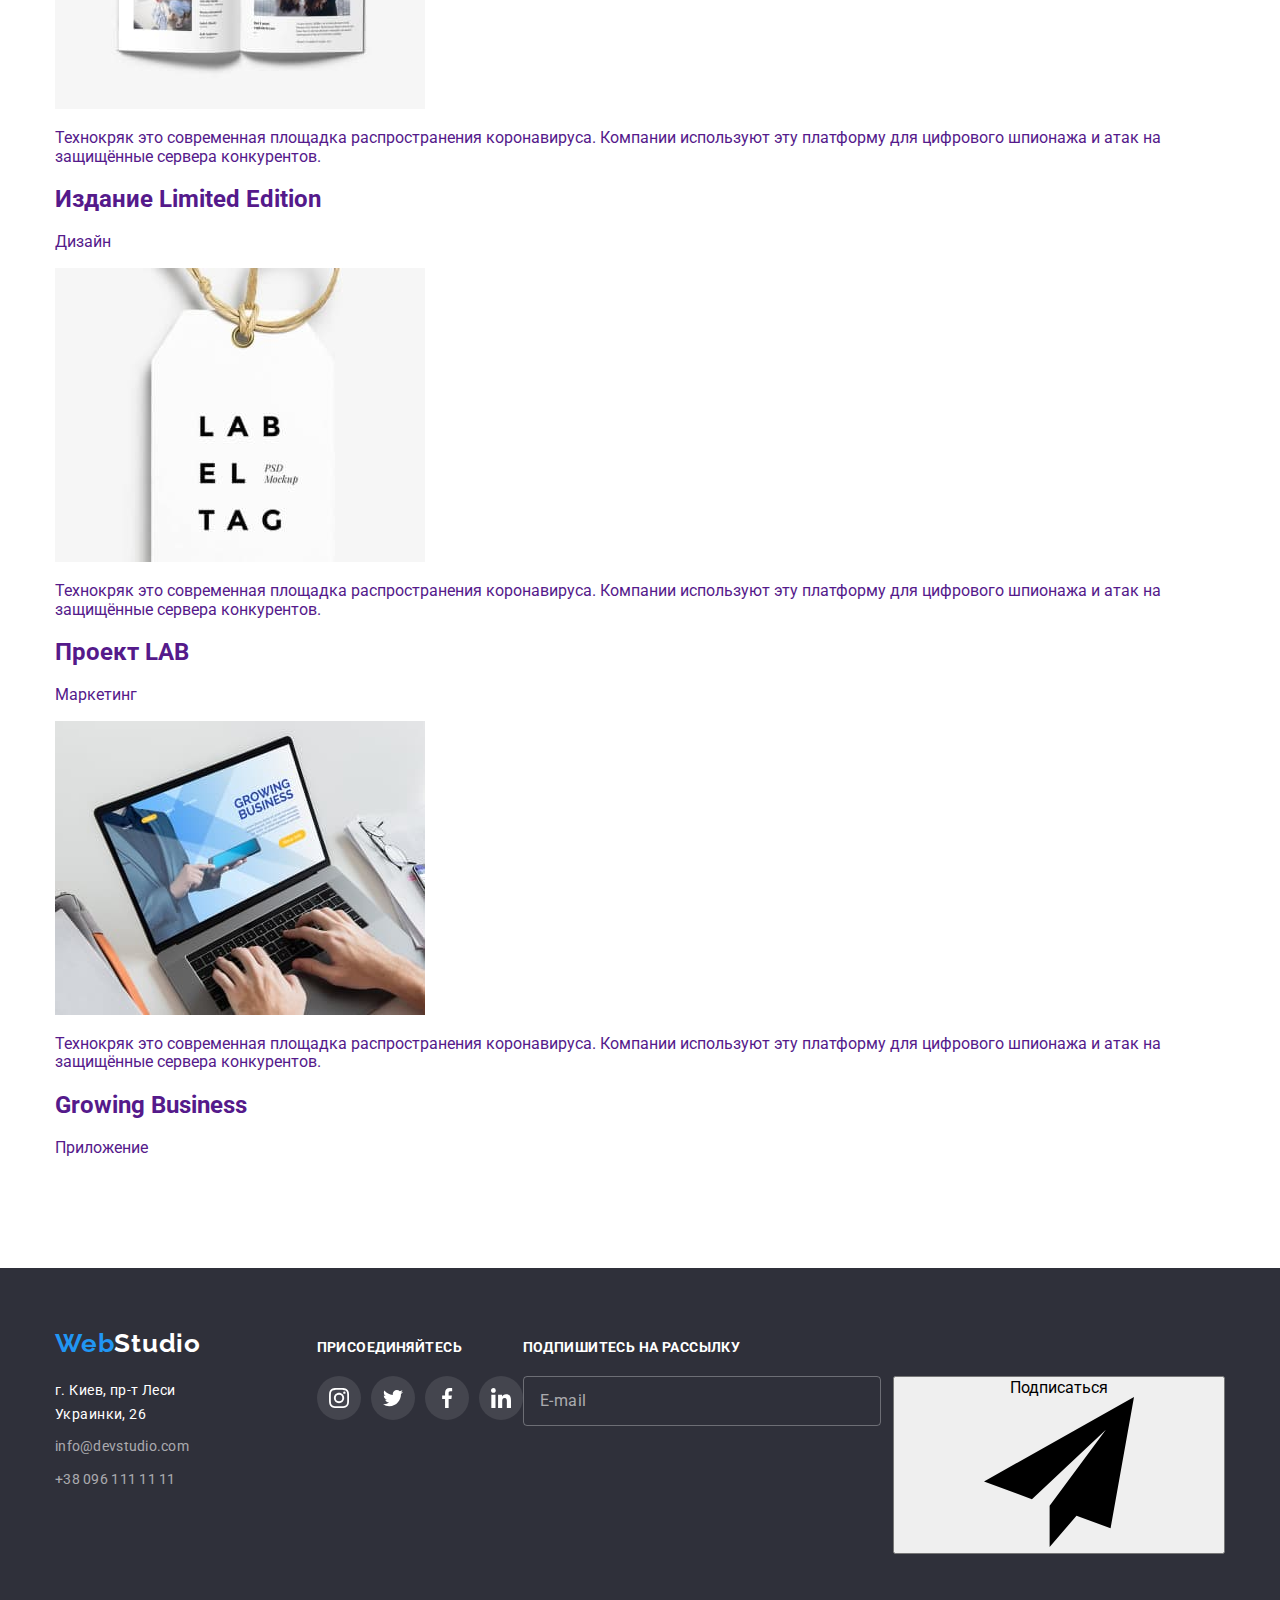
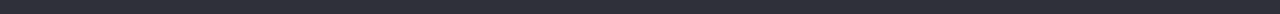
==== commit cfaa2a94: "сделана главная страница" ====
--- a/portfolio.html
+++ b/portfolio.html
@@ -11,7 +11,8 @@
         href="https://fonts.googleapis.com/css2?family=Raleway:wght@700&family=Roboto:wght@400;500;700;900&display=swap"
         rel="stylesheet">
     <link rel="stylesheet" href="./css/modern-normalize.css">
-    <link rel="stylesheet" href="./css/styles.css">
+    <!-- <link rel="stylesheet" href="./css/styles.css"> -->
+    <link rel="stylesheet" href="./css/main.min.css">
     <title class="title">Портфолио</title>
 </head>
 
@@ -27,7 +28,8 @@
                         <a class="navigation__header-link link" href="./">Студия</a>
                     </li>
                     <li class="navigation__header-item">
-                        <a class="navigation__header-link current link" href="./portfolio.html">Портфолио</a>
+                        <a class="navigation__header-link navigation__header-link--active link"
+                            href="./portfolio.html">Портфолио</a>
                     </li>
                     <li class="navigation__header-item">
                         <a class="navigation__header-link link" href="">Контакты</a>
@@ -52,33 +54,33 @@
     </header>
     <main>
         <h1 class="visually-hidden">Портфолио</h1>
-        <section class="section-example section">
+        <section class="section">
             <div class="container">
-                <ul class="filter-list list">
-                    <li class="filter-item">
-                        <button class="filter-button current-button" type="button">Все</button>
-                    </li>
-                    <li class="filter-item">
-                        <button class="filter-button" type="button">Веб-сайты</button>
-                    </li>
-                    <li class="filter-item">
-                        <button class="filter-button" type="button">Приложения</button>
-                    </li>
-                    <li class="filter-item">
-                        <button class="filter-button" type="button">Дизайн</button>
-                    </li>
-                    <li class="filter-item">
-                        <button class="filter-button" type="button">Маркетинг</button>
+                <ul class="filter__list list">
+                    <li class="filter__item">
+                        <button class="filter__button filter__button--active" type="button">Все</button>
+                    </li>
+                    <li class="filter__item">
+                        <button class="filter__button" type="button">Веб-сайты</button>
+                    </li>
+                    <li class="filter__item">
+                        <button class="filter__button" type="button">Приложения</button>
+                    </li>
+                    <li class="filter__item">
+                        <button class="filter__button" type="button">Дизайн</button>
+                    </li>
+                    <li class="filter__item">
+                        <button class="filter__button" type="button">Маркетинг</button>
                     </li>
                 </ul>
-                <ul class="example-list list">
-                    <li class="example-item">
-                        <a href="" class="example-link link">
-                            <div class="example-thumb">
-                                <img class="example-photo" src="./images/tech.jpg" alt="Ноутбук с открытым веб-сайтом"
+                <ul class="example__list list">
+                    <li class="example__item">
+                        <a href="" class="example__link link">
+                            <div class="example__thumb">
+                                <img class="example__photo" src="./images/tech.jpg" alt="Ноутбук с открытым веб-сайтом"
                                     width="370" height="294">
-                                <div class="example-action">
-                                    <p class="example-overlay">Технокряк это современная площадка распространения
+                                <div class="example__action">
+                                    <p class="example__overlay">Технокряк это современная площадка распространения
                                         коронавируса. Компании
                                         используют
                                         эту платформу для цифрового
@@ -86,185 +88,185 @@
                                     </p>
                                 </div>
                             </div>
-                            <div class="example-content">
-                                <h2 class="example-header">Технокряк</h2>
-                                <p class="example-text">Веб-сайт</p>
+                            <div class="example__content">
+                                <h2 class="example__header">Технокряк</h2>
+                                <p class="example__text">Веб-сайт</p>
                             </div>
                         </a>
                     </li>
-                    <li class="example-item">
-                        <div class="example-card">
-                            <a href="" class="example-link link">
-                                <div class="example-thumb">
-                                    <img class="example-photo" src="./images/new-orl-gold-star.jpg"
+                    <li class="example__item">
+                        <div class="example__card">
+                            <a href="" class="example__link link">
+                                <div class="example__thumb">
+                                    <img class="example__photo" src="./images/new-orl-gold-star.jpg"
                                         alt="Постер баскетбольных команд New Orlean vs Golden Star" width="370"
                                         height="294">
-                                    <div class="example-action">
-                                        <p class="example-overlay">Технокряк это современная площадка распространения
-                                            коронавируса. Компании
-                                            используют
-                                            эту платформу для цифрового
-                                            шпионажа и атак на защищённые сервера конкурентов.
-                                        </p>
-                                    </div>
-                                </div>
-                                <div class="example-content">
-                                    <h2 class="example-header">Постер New Orlean vs Golden Star</h2>
-                                    <p class="example-text">Дизайн</p>
-                                </div>
-                            </a>
-                        </div>
-                    </li>
-                    <li class="example-item">
-                        <div class="example-card">
-                            <a href="" class="example-link link">
-                                <div class="example-thumb">
-                                    <img class="example-photo" src="./images/seafood.jpg"
+                                    <div class="example__action">
+                                        <p class="example__overlay">Технокряк это современная площадка распространения
+                                            коронавируса. Компании
+                                            используют
+                                            эту платформу для цифрового
+                                            шпионажа и атак на защищённые сервера конкурентов.
+                                        </p>
+                                    </div>
+                                </div>
+                                <div class="example__content">
+                                    <h2 class="example__header">Постер New Orlean vs Golden Star</h2>
+                                    <p class="example__text">Дизайн</p>
+                                </div>
+                            </a>
+                        </div>
+                    </li>
+                    <li class="example__item">
+                        <div class="example__card">
+                            <a href="" class="example__link link">
+                                <div class="example__thumb">
+                                    <img class="example__photo" src="./images/seafood.jpg"
                                         alt="Логотип ресторана Seafood" width="370" height="294">
-                                    <div class="example-action">
-                                        <p class="example-overlay">Технокряк это современная площадка распространения
-                                            коронавируса. Компании
-                                            используют
-                                            эту платформу для цифрового
-                                            шпионажа и атак на защищённые сервера конкурентов.
-                                        </p>
-                                    </div>
-                                </div>
-                                <div class="example-content">
-                                    <h2 class="example-header">Ресторан <span lang="en">Seafood</span></h2>
-                                    <p class="example-text">Приложение</p>
-                                </div>
-                            </a>
-                        </div>
-                    </li>
-                    <li class="example-item">
-                        <div class="example-card">
-                            <a href="" class="example-link link">
-                                <div class="example-thumb">
-                                    <img class="example-photo" src="./images/proj-prime.jpg" alt="Беспроводные наушники"
+                                    <div class="example__action">
+                                        <p class="example__overlay">Технокряк это современная площадка распространения
+                                            коронавируса. Компании
+                                            используют
+                                            эту платформу для цифрового
+                                            шпионажа и атак на защищённые сервера конкурентов.
+                                        </p>
+                                    </div>
+                                </div>
+                                <div class="example__content">
+                                    <h2 class="example__header">Ресторан <span lang="en">Seafood</span></h2>
+                                    <p class="example__text">Приложение</p>
+                                </div>
+                            </a>
+                        </div>
+                    </li>
+                    <li class="example__item">
+                        <div class="example__card">
+                            <a href="" class="example__link link">
+                                <div class="example__thumb">
+                                    <img class="example__photo" src="./images/proj-prime.jpg"
+                                        alt="Беспроводные наушники" width="370" height="294">
+                                    <div class="example__action">
+                                        <p class="example__overlay">Технокряк это современная площадка распространения
+                                            коронавируса. Компании
+                                            используют
+                                            эту платформу для цифрового
+                                            шпионажа и атак на защищённые сервера конкурентов.
+                                        </p>
+                                    </div>
+                                </div>
+                                <div class="example__content">
+                                    <h2 class="example__header">Проект <span lang="en">Prime</span></h2>
+                                    <p class="example__text">Маркетинг</p>
+                                </div>
+                            </a>
+                        </div>
+                    </li>
+                    <li class="example__item">
+                        <div class="example__card">
+                            <a href="" class="example__link link">
+                                <div class="example__thumb">
+                                    <img class="example__photo" src="./images/proj-boxes.jpg"
+                                        alt=" Две коробки белого и коричневого цветов" width="370" height="294">
+                                    <div class="example__action">
+                                        <p class="example__overlay">Технокряк это современная площадка распространения
+                                            коронавируса. Компании
+                                            используют
+                                            эту платформу для цифрового
+                                            шпионажа и атак на защищённые сервера конкурентов.
+                                        </p>
+                                    </div>
+                                </div>
+                                <div class="example__content">
+                                    <h2 class="example__header">Проект <span lang="en">Boxes</span></h2>
+                                    <p class="example__text">Приложение</p>
+                                </div>
+                            </a>
+                        </div>
+                    </li>
+                    <li class="example__item">
+                        <div class="example__card">
+                            <a href="" class="example__link link">
+                                <div class="example__thumb">
+                                    <img class="example__photo" src="./images/insp-bord.jpg" alt="Монитор" width="370"
+                                        height="294">
+                                    <div class="example__action">
+                                        <p class="example__overlay">Технокряк это современная площадка распространения
+                                            коронавируса. Компании
+                                            используют
+                                            эту платформу для цифрового
+                                            шпионажа и атак на защищённые сервера конкурентов.
+                                        </p>
+                                    </div>
+                                </div>
+                                <div class="example__content">
+                                    <h2 lang="en" class="example__header">Inspiration has no Borders</h2>
+                                    <p class="example__text">Веб-сайт</p>
+                                </div>
+                            </a>
+                        </div>
+                    </li>
+                    <li class="example__item">
+                        <div class="example__card">
+                            <a href="" class="example__link link">
+                                <div class="example__thumb">
+                                    <img class="example__photo" src="./images/lim-edit.jpg"
+                                        alt="Открытая книга на английском языке" width="370" height="294">
+                                    <div class="example__action">
+                                        <p class="example__overlay">Технокряк это современная площадка распространения
+                                            коронавируса. Компании
+                                            используют
+                                            эту платформу для цифрового
+                                            шпионажа и атак на защищённые сервера конкурентов.
+                                        </p>
+                                    </div>
+                                </div>
+                                <div class="example__content">
+                                    <h2 class="example__header">Издание <span lang="en">Limited Edition</span></h2>
+                                    <p class="example__text">Дизайн</p>
+                                </div>
+                            </a>
+                        </div>
+                    </li>
+                    <li class="example__item">
+                        <div class="example__card">
+                            <a href="" class="example__link  link">
+                                <div class="example__thumb">
+                                    <img class="example__photo" src="./images/lab.jpg" alt="Белая бирка с надписью"
                                         width="370" height="294">
-                                    <div class="example-action">
-                                        <p class="example-overlay">Технокряк это современная площадка распространения
-                                            коронавируса. Компании
-                                            используют
-                                            эту платформу для цифрового
-                                            шпионажа и атак на защищённые сервера конкурентов.
-                                        </p>
-                                    </div>
-                                </div>
-                                <div class="example-content">
-                                    <h2 class="example-header">Проект <span lang="en">Prime</span></h2>
-                                    <p class="example-text">Маркетинг</p>
-                                </div>
-                            </a>
-                        </div>
-                    </li>
-                    <li class="example-item">
-                        <div class="example-card">
-                            <a href="" class="example-link link">
-                                <div class="example-thumb">
-                                    <img class="example-photo" src="./images/proj-boxes.jpg"
-                                        alt=" Две коробки белого и коричневого цветов" width="370" height="294">
-                                    <div class="example-action">
-                                        <p class="example-overlay">Технокряк это современная площадка распространения
-                                            коронавируса. Компании
-                                            используют
-                                            эту платформу для цифрового
-                                            шпионажа и атак на защищённые сервера конкурентов.
-                                        </p>
-                                    </div>
-                                </div>
-                                <div class="example-content">
-                                    <h2 class="example-header">Проект <span lang="en">Boxes</span></h2>
-                                    <p class="example-text">Приложение</p>
-                                </div>
-                            </a>
-                        </div>
-                    </li>
-                    <li class="example-item">
-                        <div class="example-card">
-                            <a href="" class="example-link link">
-                                <div class="example-thumb">
-                                    <img class="example-photo" src="./images/insp-bord.jpg" alt="Монитор" width="370"
-                                        height="294">
-                                    <div class="example-action">
-                                        <p class="example-overlay">Технокряк это современная площадка распространения
-                                            коронавируса. Компании
-                                            используют
-                                            эту платформу для цифрового
-                                            шпионажа и атак на защищённые сервера конкурентов.
-                                        </p>
-                                    </div>
-                                </div>
-                                <div class="example-content">
-                                    <h2 lang="en" class="example-header">Inspiration has no Borders</h2>
-                                    <p class="example-text">Веб-сайт</p>
-                                </div>
-                            </a>
-                        </div>
-                    </li>
-                    <li class="example-item">
-                        <div class="example-card">
-                            <a href="" class="example-link link">
-                                <div class="example-thumb">
-                                    <img class="example-photo" src="./images/lim-edit.jpg"
-                                        alt="Открытая книга на английском языке" width="370" height="294">
-                                    <div class="example-action">
-                                        <p class="example-overlay">Технокряк это современная площадка распространения
-                                            коронавируса. Компании
-                                            используют
-                                            эту платформу для цифрового
-                                            шпионажа и атак на защищённые сервера конкурентов.
-                                        </p>
-                                    </div>
-                                </div>
-                                <div class="example-content">
-                                    <h2 class="example-header">Издание <span lang="en">Limited Edition</span></h2>
-                                    <p class="example-text">Дизайн</p>
-                                </div>
-                            </a>
-                        </div>
-                    </li>
-                    <li class="example-item">
-                        <div class="example-card">
-                            <a href="" class="example-link  link">
-                                <div class="example-thumb">
-                                    <img class="example-photo" src="./images/lab.jpg" alt="Белая бирка с надписью"
-                                        width="370" height="294">
-                                    <div class="example-action">
-                                        <p class="example-overlay">Технокряк это современная площадка распространения
-                                            коронавируса. Компании
-                                            используют
-                                            эту платформу для цифрового
-                                            шпионажа и атак на защищённые сервера конкурентов.
-                                        </p>
-                                    </div>
-                                </div>
-                                <div class="example-content">
-                                    <h2 class="example-header">Проект <span lang="en">LAB</span></h2>
-                                    <p class="example-text">Маркетинг</p>
-                                </div>
-                            </a>
-                        </div>
-                    </li>
-                    <li class="example-item">
-                        <div class="example-card">
-                            <a href="" class="example-link  link">
-                                <div class="example-thumb">
-                                    <img class="example-photo" src="./images/grow-busi.jpg"
+                                    <div class="example__action">
+                                        <p class="example__overlay">Технокряк это современная площадка распространения
+                                            коронавируса. Компании
+                                            используют
+                                            эту платформу для цифрового
+                                            шпионажа и атак на защищённые сервера конкурентов.
+                                        </p>
+                                    </div>
+                                </div>
+                                <div class="example__content">
+                                    <h2 class="example__header">Проект <span lang="en">LAB</span></h2>
+                                    <p class="example__text">Маркетинг</p>
+                                </div>
+                            </a>
+                        </div>
+                    </li>
+                    <li class="example__item">
+                        <div class="example__card">
+                            <a href="" class="example__link  link">
+                                <div class="example__thumb">
+                                    <img class="example__photo" src="./images/grow-busi.jpg"
                                         alt="Ноутбук с открытым веб-сайтом" width="370" height="294">
-                                    <div class="example-action">
-                                        <p class="example-overlay">Технокряк это современная площадка распространения
-                                            коронавируса. Компании
-                                            используют
-                                            эту платформу для цифрового
-                                            шпионажа и атак на защищённые сервера конкурентов.
-                                        </p>
-                                    </div>
-                                </div>
-                                <div class="example-content">
-                                    <h2 lang="en" class="example-header">Growing Business</h2>
-                                    <p class="example-text">Приложение</p>
+                                    <div class="example__action">
+                                        <p class="example__overlay">Технокряк это современная площадка распространения
+                                            коронавируса. Компании
+                                            используют
+                                            эту платформу для цифрового
+                                            шпионажа и атак на защищённые сервера конкурентов.
+                                        </p>
+                                    </div>
+                                </div>
+                                <div class="example__content">
+                                    <h2 lang="en" class="example__header">Growing Business</h2>
+                                    <p class="example__text">Приложение</p>
                                 </div>
                             </a>
                         </div>
--- a/css/main.min.css
+++ b/css/main.min.css
@@ -0,0 +1 @@
+/*! modern-normalize v1.1.0 | MIT License | https://github.com/sindresorhus/modern-normalize */*,::before,::after{box-sizing:border-box}html{line-height:1.15;-webkit-text-size-adjust:100%;-moz-tab-size:4;-o-tab-size:4;tab-size:4}body{margin:0;font-family:system-ui,-apple-system,"Segoe UI",Roboto,Helvetica,Arial,sans-serif,"Apple Color Emoji","Segoe UI Emoji"}hr{height:0;color:inherit}abbr[title]{-webkit-text-decoration:underline dotted;text-decoration:underline dotted}b,strong{font-weight:bolder}code,kbd,samp,pre{font-family:ui-monospace,SFMono-Regular,Consolas,"Liberation Mono",Menlo,monospace;font-size:1em}small{font-size:80%}sub,sup{font-size:75%;line-height:0;position:relative;vertical-align:baseline}sub{bottom:-0.25em}sup{top:-0.5em}table{text-indent:0;border-color:inherit}button,input,optgroup,select,textarea{font-family:inherit;font-size:100%;line-height:1.15;margin:0}button,select{text-transform:none}button,[type=button],[type=reset],[type=submit]{-webkit-appearance:button}::-moz-focus-inner{border-style:none;padding:0}:-moz-focusring{outline:1px dotted ButtonText}:-moz-ui-invalid{box-shadow:none}legend{padding:0}progress{vertical-align:baseline}::-webkit-inner-spin-button,::-webkit-outer-spin-button{height:auto}[type=search]{-webkit-appearance:textfield;outline-offset:-2px}::-webkit-search-decoration{-webkit-appearance:none}::-webkit-file-upload-button{-webkit-appearance:button;font:inherit}summary{display:list-item}.list{list-style:none;margin:0;padding:0}.link{text-decoration:none}.visually-hidden{position:absolute;white-space:nowrap;width:1px;height:1px;overflow:hidden;border:0;padding:0;clip:rect(0 0 0 0);-webkit-clip-path:inset(50%);clip-path:inset(50%);margin:-1px}body{background-color:#fff;font-family:Roboto,sans-serif;color:#212121}.container{width:1200px;padding:0 15px;margin:0 auto}.header .container{display:flex;background-color:#fff;border-bottom:1px solid #ececec}.footer .container{display:flex;align-items:baseline}.section{padding:94px 0 94px 0}.hero__title{margin:0 auto 30px;max-width:696px;font-weight:900;font-size:44px;line-height:1.36;letter-spacing:.06em;text-transform:uppercase}.hero{max-width:1600px;height:600px;background-image:linear-gradient(rgba(47, 48, 58, 0.4), rgba(47, 48, 58, 0.4)),url("../images/hero_img.jpg");margin-right:auto;margin-left:auto;background-repeat:no-repeat;background-size:cover;background-position:center;background-color:#2f303a;color:#fff;text-align:center;padding:200px 0}.hero__button{padding:10px 32px;cursor:pointer;font-weight:700;font-size:16px;line-height:1.87;font-family:inherit;border:none;border-radius:4px;background-color:#2196f3;color:#fff;transition:background-color 250ms cubic-bezier(0.4, 0, 0.2, 1),color 250ms cubic-bezier(0.4, 0, 0.2, 1),box-shadow 250ms cubic-bezier(0.4, 0, 0.2, 1)}.hero__button:hover,.hero__button:focus{background:#188ce8;box-shadow:0px 4px 4px rgba(0,0,0,.15);border-radius:4px}.header-link__logo,.footer-link__logo{font-family:Raleway,sans-serif;font-weight:700;font-size:26px;line-height:1.19;letter-spacing:.03em;color:#212121}.logo--color-blue{color:#2196f3}.header-link__logo{margin-right:93px;padding-top:24px;padding-bottom:24px}.footer-link__logo{display:block;margin-bottom:20px;color:#fff}.navigation{display:flex;align-items:center;margin-right:auto;font-weight:500;font-size:14px;line-height:1.14;letter-spacing:.02em}.navigation__header{display:flex}.navigation__header-item:not(:last-child){margin-right:50px}.navigation__header-link{position:relative;display:block;padding-top:32px;padding-bottom:32px;color:#212121;transition:color 250ms cubic-bezier(0.4, 0, 0.2, 1),transform 250ms cubic-bezier(0.4, 0, 0.2, 1)}.navigation__header-link:hover,.navigation__header-link:focus{color:#2196f3}.navigation__header-link:hover::after{transform:scaleX(1);transition:color 250ms cubic-bezier(0.4, 0, 0.2, 1),transform 250ms cubic-bezier(0.4, 0, 0.2, 1)}.navigation__header-link::after{content:"";position:absolute;left:0;bottom:-1px;width:100%;height:5px;background-color:#2196f3;border-radius:2px;max-height:4px;transform:scaleX(0);transition:color 250ms cubic-bezier(0.4, 0, 0.2, 1),transform 250ms cubic-bezier(0.4, 0, 0.2, 1)}.navigation__header-link--active{color:#2196f3}.navigation__header-link--active::after{transform:scaleX(1);transition:color 250ms cubic-bezier(0.4, 0, 0.2, 1),transform 250ms cubic-bezier(0.4, 0, 0.2, 1)}.header-contacts__link{display:flex;padding-top:32px;padding-bottom:32px;align-items:center;font-style:normal;font-weight:500;font-size:14px;line-height:1.14;letter-spacing:.02em;color:#757575;transition:color 250ms cubic-bezier(0.4, 0, 0.2, 1)}.header-contacts__link:hover,.header-contacts__link:focus{color:#2196f3}.header-contacts__icon{padding:0;margin-right:10px;fill:currentColor}.footer-contacts__link{color:rgba(255,255,255,.6);font-weight:400;font-style:normal;font-size:14px;line-height:1.71;letter-spacing:.02em}.footer-contacts__link:hover,.footer-contacts__link:focus{color:#2196f3}.footer-contacts__item:not(:last-child){margin-bottom:9px}.specificity__list{display:flex}.specificity__header{margin-top:0;margin-bottom:10px;font-weight:700;font-size:14px;line-height:1.14;letter-spacing:.03em;text-transform:uppercase}.specificity__text{margin:0;font-size:14px;line-height:1.71;letter-spacing:.03em;color:#757575;max-width:270px}.specificity__item{width:calc((100% - 90px) / 4);margin-right:30px}.specificity__item:nth-child(4n){margin-right:0}.specificity__thumb{display:flex;align-items:center;width:100%;min-height:120px;margin-bottom:30px;background-color:#f5f4fa;border-radius:4px}.thumb__icon{display:block;margin:0 auto;width:70px;height:70px}.make{padding-top:0}.make__title{margin-top:0;margin-bottom:50px;text-align:center;font-weight:700;font-size:36px;line-height:1.16;letter-spacing:.03em}.make__list{display:flex}.make__item{position:relative}.make__item:not(:last-child){margin-right:30px}.make__text{position:absolute;bottom:0;left:0;display:flex;justify-content:center;align-items:center;padding:0;margin:0;width:100%;height:70px;font-weight:700;font-size:14px;line-height:1.14;letter-spacing:.03em;text-transform:uppercase;color:#fff;background:rgba(47,48,58,.8)}.team{background-color:#f5f4fa}.team__title{margin-top:0;margin-bottom:50px;text-align:center;font-weight:700;font-size:36px;line-height:1.16;letter-spacing:.03em}.team__list{display:flex}.team__photo,.make__photo{display:block;max-width:100%;height:auto}.team__name{text-align:center;margin:0;margin-bottom:10px;font-weight:500;font-size:16px;line-height:1.18;letter-spacing:.03em}.team__position{margin:0 0 16px;text-align:center;font-size:16px;line-height:1.18;letter-spacing:.03em;color:#757575}.team__item{width:calc((100% - 90px) / 4);margin-right:30px;background:#fff;box-shadow:0px 1px 3px rgba(0,0,0,.12),0px 1px 1px rgba(0,0,0,.14),0px 2px 1px rgba(0,0,0,.2);border-radius:0px 0px 4px 4px}.team__content{padding:30px 32px}.soc{display:flex}.soc__link{display:flex;justify-content:center;align-items:center;width:44px;height:44px;border-radius:50%;color:#afb1b8;transition:background-color cubic-bezier(0.4, 0, 0.2, 1) 250ms,color cubic-bezier(0.4, 0, 0.2, 1) 250ms}.soc__link:hover,.soc__link:focus{background-color:#2196f3;color:#fff}.soc__link--footer{color:#fff}.soc__item{background:rgba(255,255,255,.1);border-radius:50%}.soc__item:not(:last-child){margin-right:10px}.soc__icon{width:20px;height:20px;fill:currentColor}.clients__header{margin-top:0;margin-bottom:50px;font-weight:700;font-size:36px;line-height:1.16;text-align:center;letter-spacing:.03em}.clients__list{display:flex;justify-content:center}.clients__link{display:flex;justify-content:center;align-items:center;width:170px;height:92px;border:1px solid #afb1b8;color:#afb1b8;border-radius:4px;transition:border-color 250ms cubic-bezier(0.4, 0, 0.2, 1),color 250ms cubic-bezier(0.4, 0, 0.2, 1)}.clients__link:hover,.clients__link:focus{color:#2196f3;border:1px solid #2196f3}.clients__item:not(:last-child){margin-right:30px}.clients__icon{width:106px;height:60px;fill:currentColor}.footer{padding:60px 0;background-color:#2f303a}.footer-soc{margin-right:auto}.footer-soc__text{margin:0 0 20px;font-weight:700;font-size:14px;line-height:1.14;letter-spacing:.03em;text-transform:uppercase;color:#fff}.footer__address{margin-right:70px}.address__text{margin:0 0 9px;font-style:normal;font-size:14px;line-height:1.71;letter-spacing:.03em;color:#fff}.form-subscribe{display:flex}.subscribe__text{margin:0 0 20px;font-weight:700;font-size:14px;line-height:1.14;letter-spacing:.03em;text-transform:uppercase;color:#fff}.subscribe__input{display:block;width:358px;margin-right:12px;padding:15px 16px;border:1px solid rgba(255,255,255,.3);border-radius:4px;outline-style:none;background-color:transparent;color:rgba(255,255,255,.3)}.subscribe__input::-moz-placeholder{font-weight:400;font-size:16px;line-height:1.25;letter-spacing:.03em;color:rgba(255,255,255,.6)}.subscribe__input:-ms-input-placeholder{font-weight:400;font-size:16px;line-height:1.25;letter-spacing:.03em;color:rgba(255,255,255,.6)}.subscribe__input::placeholder{font-weight:400;font-size:16px;line-height:1.25;letter-spacing:.03em;color:rgba(255,255,255,.6)}/*# sourceMappingURL=main.min.css.map */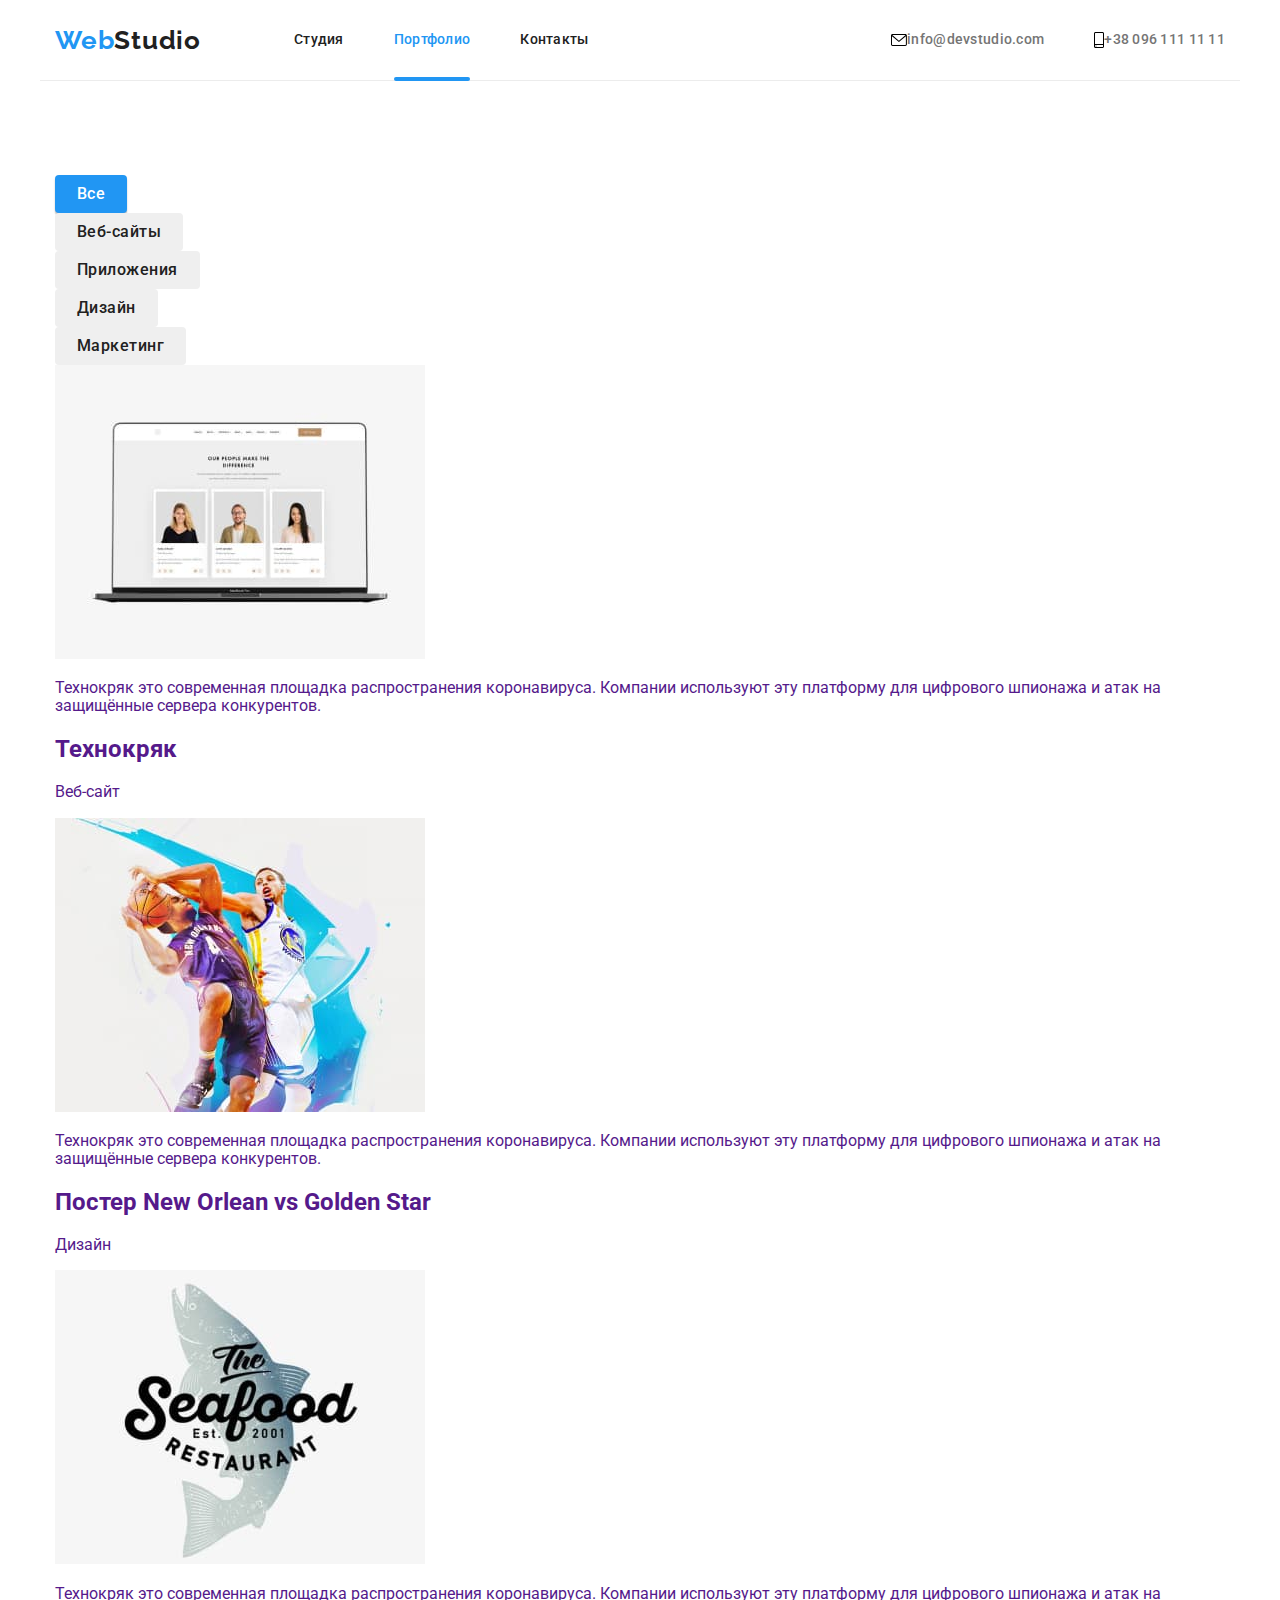
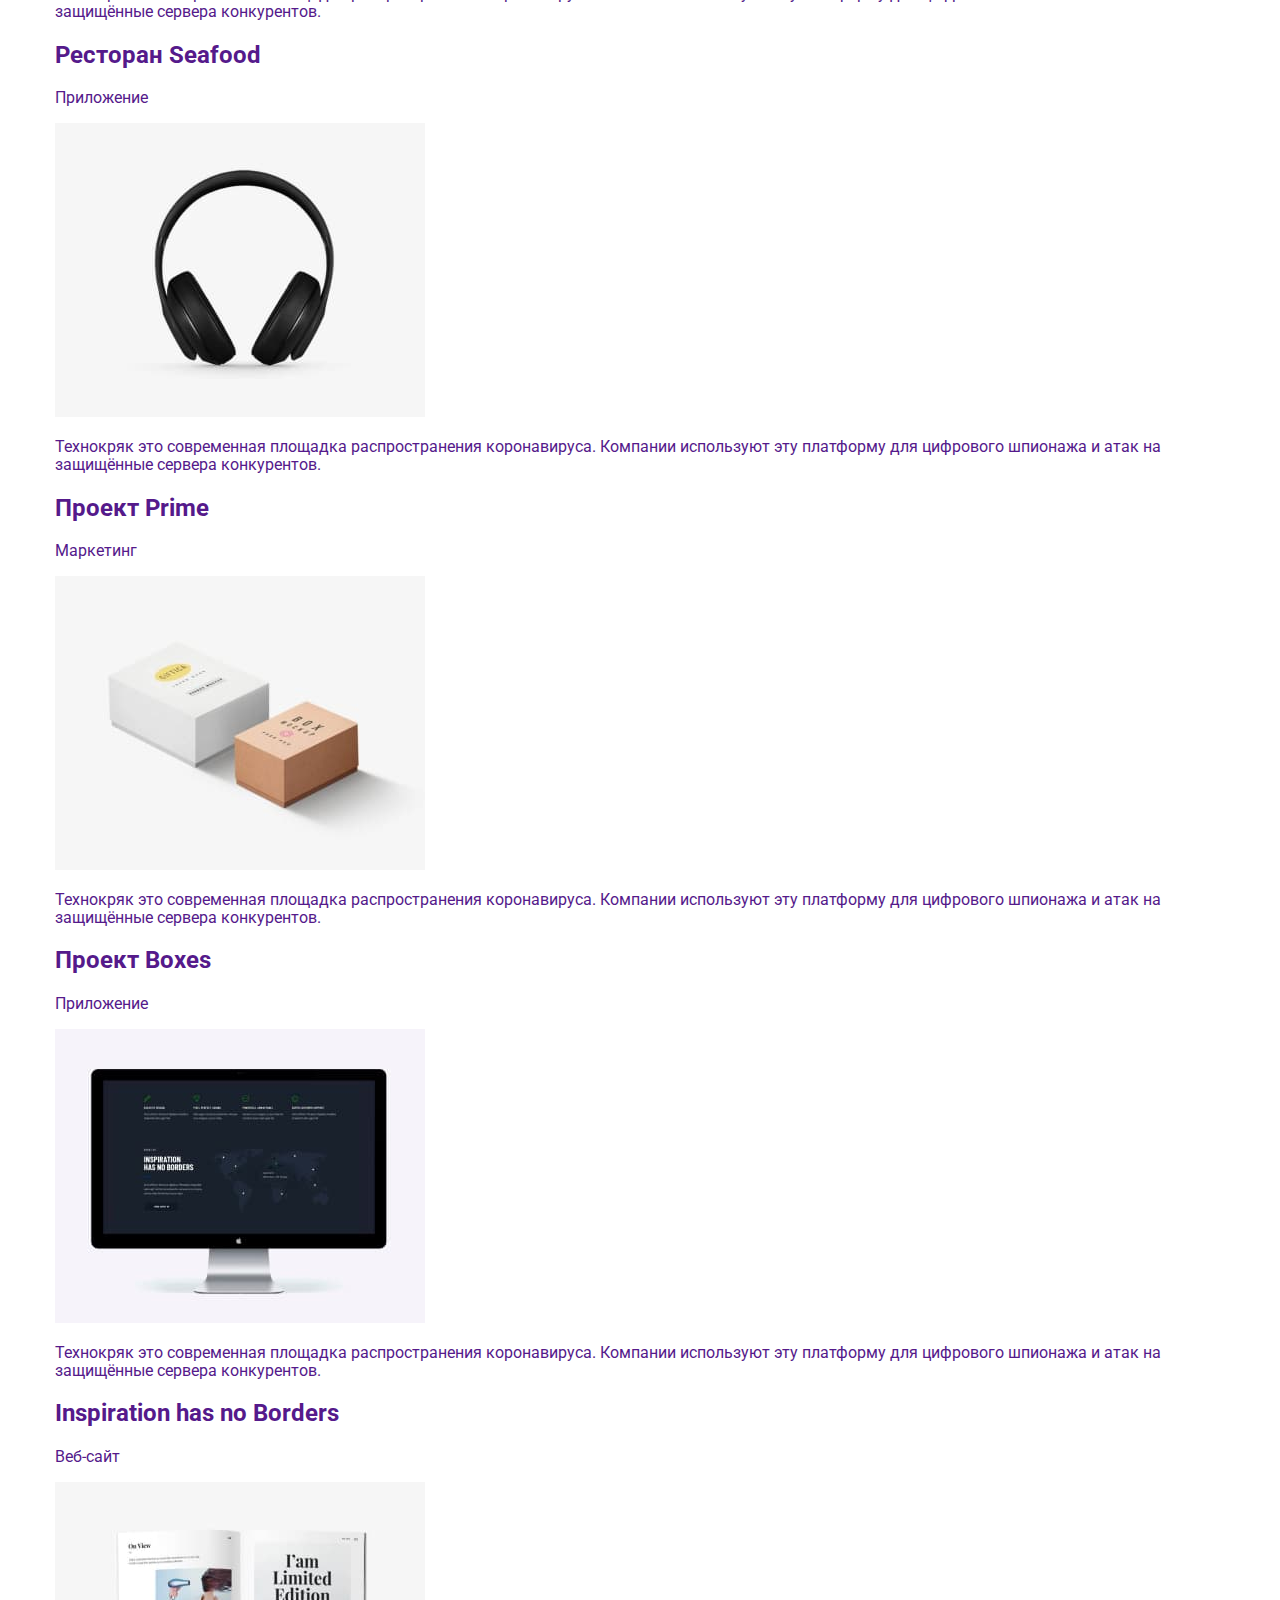
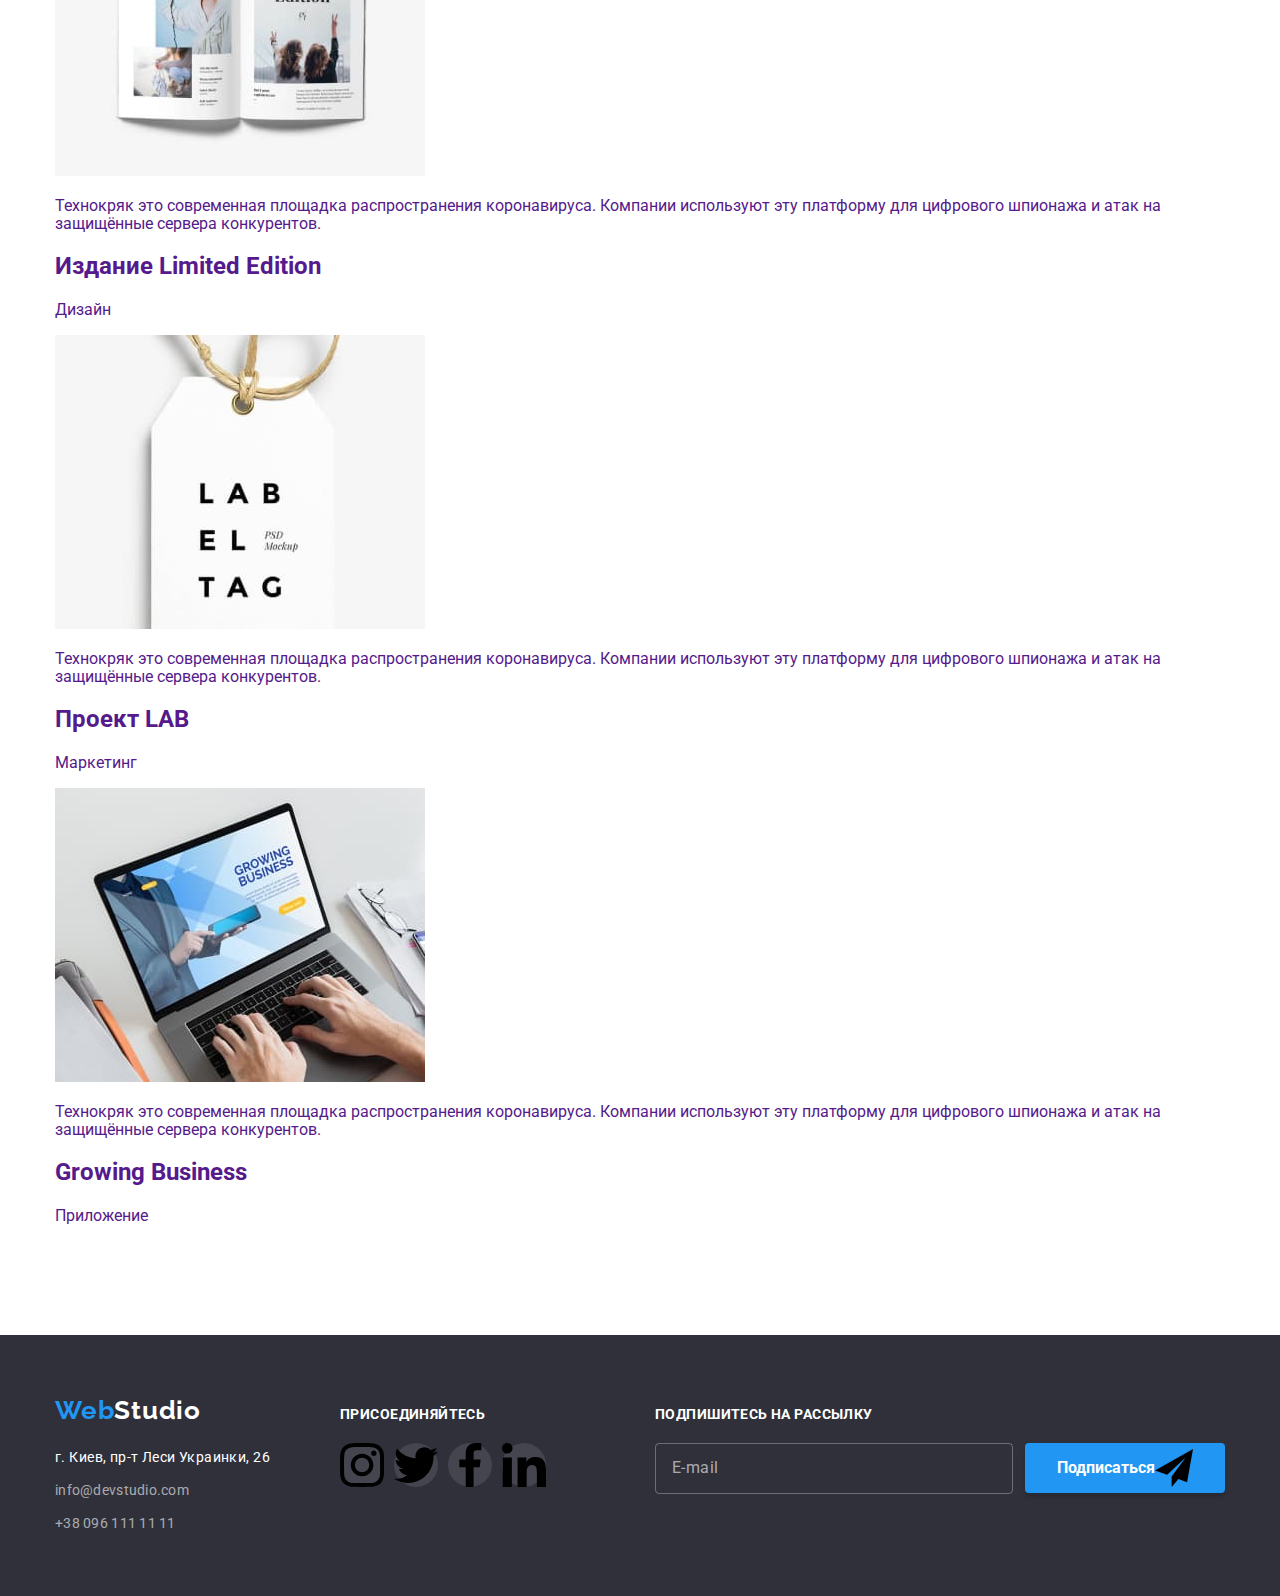
==== commit 8c1aa0e6: "дрбавлены компоненты и утилиты icons, buttons, mixins" ====
--- a/portfolio.html
+++ b/portfolio.html
@@ -336,7 +336,7 @@
                         <input class="subscribe__input" type="email" name="email" placeholder="E-mail"
                             autocomplete="off" />
                     </label>
-                    <button class="subscribe__button" type="submit">Подписаться
+                    <button class="submit__button" type="submit">Подписаться
                         <svg class="button__icon">
                             <use href="./images/icons.svg#telegram"></use>
                         </svg>
--- a/css/main.min.css
+++ b/css/main.min.css
@@ -1 +1 @@
-/*! modern-normalize v1.1.0 | MIT License | https://github.com/sindresorhus/modern-normalize */*,::before,::after{box-sizing:border-box}html{line-height:1.15;-webkit-text-size-adjust:100%;-moz-tab-size:4;-o-tab-size:4;tab-size:4}body{margin:0;font-family:system-ui,-apple-system,"Segoe UI",Roboto,Helvetica,Arial,sans-serif,"Apple Color Emoji","Segoe UI Emoji"}hr{height:0;color:inherit}abbr[title]{-webkit-text-decoration:underline dotted;text-decoration:underline dotted}b,strong{font-weight:bolder}code,kbd,samp,pre{font-family:ui-monospace,SFMono-Regular,Consolas,"Liberation Mono",Menlo,monospace;font-size:1em}small{font-size:80%}sub,sup{font-size:75%;line-height:0;position:relative;vertical-align:baseline}sub{bottom:-0.25em}sup{top:-0.5em}table{text-indent:0;border-color:inherit}button,input,optgroup,select,textarea{font-family:inherit;font-size:100%;line-height:1.15;margin:0}button,select{text-transform:none}button,[type=button],[type=reset],[type=submit]{-webkit-appearance:button}::-moz-focus-inner{border-style:none;padding:0}:-moz-focusring{outline:1px dotted ButtonText}:-moz-ui-invalid{box-shadow:none}legend{padding:0}progress{vertical-align:baseline}::-webkit-inner-spin-button,::-webkit-outer-spin-button{height:auto}[type=search]{-webkit-appearance:textfield;outline-offset:-2px}::-webkit-search-decoration{-webkit-appearance:none}::-webkit-file-upload-button{-webkit-appearance:button;font:inherit}summary{display:list-item}.list{list-style:none;margin:0;padding:0}.link{text-decoration:none}.visually-hidden{position:absolute;white-space:nowrap;width:1px;height:1px;overflow:hidden;border:0;padding:0;clip:rect(0 0 0 0);-webkit-clip-path:inset(50%);clip-path:inset(50%);margin:-1px}body{background-color:#fff;font-family:Roboto,sans-serif;color:#212121}.container{width:1200px;padding:0 15px;margin:0 auto}.header .container{display:flex;background-color:#fff;border-bottom:1px solid #ececec}.footer .container{display:flex;align-items:baseline}.section{padding:94px 0 94px 0}.hero__title{margin:0 auto 30px;max-width:696px;font-weight:900;font-size:44px;line-height:1.36;letter-spacing:.06em;text-transform:uppercase}.hero{max-width:1600px;height:600px;background-image:linear-gradient(rgba(47, 48, 58, 0.4), rgba(47, 48, 58, 0.4)),url("../images/hero_img.jpg");margin-right:auto;margin-left:auto;background-repeat:no-repeat;background-size:cover;background-position:center;background-color:#2f303a;color:#fff;text-align:center;padding:200px 0}.hero__button{padding:10px 32px;cursor:pointer;font-weight:700;font-size:16px;line-height:1.87;font-family:inherit;border:none;border-radius:4px;background-color:#2196f3;color:#fff;transition:background-color 250ms cubic-bezier(0.4, 0, 0.2, 1),color 250ms cubic-bezier(0.4, 0, 0.2, 1),box-shadow 250ms cubic-bezier(0.4, 0, 0.2, 1)}.hero__button:hover,.hero__button:focus{background:#188ce8;box-shadow:0px 4px 4px rgba(0,0,0,.15);border-radius:4px}.header-link__logo,.footer-link__logo{font-family:Raleway,sans-serif;font-weight:700;font-size:26px;line-height:1.19;letter-spacing:.03em;color:#212121}.logo--color-blue{color:#2196f3}.header-link__logo{margin-right:93px;padding-top:24px;padding-bottom:24px}.footer-link__logo{display:block;margin-bottom:20px;color:#fff}.navigation{display:flex;align-items:center;margin-right:auto;font-weight:500;font-size:14px;line-height:1.14;letter-spacing:.02em}.navigation__header{display:flex}.navigation__header-item:not(:last-child){margin-right:50px}.navigation__header-link{position:relative;display:block;padding-top:32px;padding-bottom:32px;color:#212121;transition:color 250ms cubic-bezier(0.4, 0, 0.2, 1),transform 250ms cubic-bezier(0.4, 0, 0.2, 1)}.navigation__header-link:hover,.navigation__header-link:focus{color:#2196f3}.navigation__header-link:hover::after{transform:scaleX(1);transition:color 250ms cubic-bezier(0.4, 0, 0.2, 1),transform 250ms cubic-bezier(0.4, 0, 0.2, 1)}.navigation__header-link::after{content:"";position:absolute;left:0;bottom:-1px;width:100%;height:5px;background-color:#2196f3;border-radius:2px;max-height:4px;transform:scaleX(0);transition:color 250ms cubic-bezier(0.4, 0, 0.2, 1),transform 250ms cubic-bezier(0.4, 0, 0.2, 1)}.navigation__header-link--active{color:#2196f3}.navigation__header-link--active::after{transform:scaleX(1);transition:color 250ms cubic-bezier(0.4, 0, 0.2, 1),transform 250ms cubic-bezier(0.4, 0, 0.2, 1)}.header-contacts__link{display:flex;padding-top:32px;padding-bottom:32px;align-items:center;font-style:normal;font-weight:500;font-size:14px;line-height:1.14;letter-spacing:.02em;color:#757575;transition:color 250ms cubic-bezier(0.4, 0, 0.2, 1)}.header-contacts__link:hover,.header-contacts__link:focus{color:#2196f3}.header-contacts__icon{padding:0;margin-right:10px;fill:currentColor}.footer-contacts__link{color:rgba(255,255,255,.6);font-weight:400;font-style:normal;font-size:14px;line-height:1.71;letter-spacing:.02em}.footer-contacts__link:hover,.footer-contacts__link:focus{color:#2196f3}.footer-contacts__item:not(:last-child){margin-bottom:9px}.specificity__list{display:flex}.specificity__header{margin-top:0;margin-bottom:10px;font-weight:700;font-size:14px;line-height:1.14;letter-spacing:.03em;text-transform:uppercase}.specificity__text{margin:0;font-size:14px;line-height:1.71;letter-spacing:.03em;color:#757575;max-width:270px}.specificity__item{width:calc((100% - 90px) / 4);margin-right:30px}.specificity__item:nth-child(4n){margin-right:0}.specificity__thumb{display:flex;align-items:center;width:100%;min-height:120px;margin-bottom:30px;background-color:#f5f4fa;border-radius:4px}.thumb__icon{display:block;margin:0 auto;width:70px;height:70px}.make{padding-top:0}.make__title{margin-top:0;margin-bottom:50px;text-align:center;font-weight:700;font-size:36px;line-height:1.16;letter-spacing:.03em}.make__list{display:flex}.make__item{position:relative}.make__item:not(:last-child){margin-right:30px}.make__text{position:absolute;bottom:0;left:0;display:flex;justify-content:center;align-items:center;padding:0;margin:0;width:100%;height:70px;font-weight:700;font-size:14px;line-height:1.14;letter-spacing:.03em;text-transform:uppercase;color:#fff;background:rgba(47,48,58,.8)}.team{background-color:#f5f4fa}.team__title{margin-top:0;margin-bottom:50px;text-align:center;font-weight:700;font-size:36px;line-height:1.16;letter-spacing:.03em}.team__list{display:flex}.team__photo,.make__photo{display:block;max-width:100%;height:auto}.team__name{text-align:center;margin:0;margin-bottom:10px;font-weight:500;font-size:16px;line-height:1.18;letter-spacing:.03em}.team__position{margin:0 0 16px;text-align:center;font-size:16px;line-height:1.18;letter-spacing:.03em;color:#757575}.team__item{width:calc((100% - 90px) / 4);margin-right:30px;background:#fff;box-shadow:0px 1px 3px rgba(0,0,0,.12),0px 1px 1px rgba(0,0,0,.14),0px 2px 1px rgba(0,0,0,.2);border-radius:0px 0px 4px 4px}.team__content{padding:30px 32px}.soc{display:flex}.soc__link{display:flex;justify-content:center;align-items:center;width:44px;height:44px;border-radius:50%;color:#afb1b8;transition:background-color cubic-bezier(0.4, 0, 0.2, 1) 250ms,color cubic-bezier(0.4, 0, 0.2, 1) 250ms}.soc__link:hover,.soc__link:focus{background-color:#2196f3;color:#fff}.soc__link--footer{color:#fff}.soc__item{background:rgba(255,255,255,.1);border-radius:50%}.soc__item:not(:last-child){margin-right:10px}.soc__icon{width:20px;height:20px;fill:currentColor}.clients__header{margin-top:0;margin-bottom:50px;font-weight:700;font-size:36px;line-height:1.16;text-align:center;letter-spacing:.03em}.clients__list{display:flex;justify-content:center}.clients__link{display:flex;justify-content:center;align-items:center;width:170px;height:92px;border:1px solid #afb1b8;color:#afb1b8;border-radius:4px;transition:border-color 250ms cubic-bezier(0.4, 0, 0.2, 1),color 250ms cubic-bezier(0.4, 0, 0.2, 1)}.clients__link:hover,.clients__link:focus{color:#2196f3;border:1px solid #2196f3}.clients__item:not(:last-child){margin-right:30px}.clients__icon{width:106px;height:60px;fill:currentColor}.footer{padding:60px 0;background-color:#2f303a}.footer-soc{margin-right:auto}.footer-soc__text{margin:0 0 20px;font-weight:700;font-size:14px;line-height:1.14;letter-spacing:.03em;text-transform:uppercase;color:#fff}.footer__address{margin-right:70px}.address__text{margin:0 0 9px;font-style:normal;font-size:14px;line-height:1.71;letter-spacing:.03em;color:#fff}.form-subscribe{display:flex}.subscribe__text{margin:0 0 20px;font-weight:700;font-size:14px;line-height:1.14;letter-spacing:.03em;text-transform:uppercase;color:#fff}.subscribe__input{display:block;width:358px;margin-right:12px;padding:15px 16px;border:1px solid rgba(255,255,255,.3);border-radius:4px;outline-style:none;background-color:transparent;color:rgba(255,255,255,.3)}.subscribe__input::-moz-placeholder{font-weight:400;font-size:16px;line-height:1.25;letter-spacing:.03em;color:rgba(255,255,255,.6)}.subscribe__input:-ms-input-placeholder{font-weight:400;font-size:16px;line-height:1.25;letter-spacing:.03em;color:rgba(255,255,255,.6)}.subscribe__input::placeholder{font-weight:400;font-size:16px;line-height:1.25;letter-spacing:.03em;color:rgba(255,255,255,.6)}/*# sourceMappingURL=main.min.css.map */+/*! modern-normalize v1.1.0 | MIT License | https://github.com/sindresorhus/modern-normalize */*,::before,::after{box-sizing:border-box}html{line-height:1.15;-webkit-text-size-adjust:100%;-moz-tab-size:4;-o-tab-size:4;tab-size:4}body{margin:0;font-family:system-ui,-apple-system,"Segoe UI",Roboto,Helvetica,Arial,sans-serif,"Apple Color Emoji","Segoe UI Emoji"}hr{height:0;color:inherit}abbr[title]{-webkit-text-decoration:underline dotted;text-decoration:underline dotted}b,strong{font-weight:bolder}code,kbd,samp,pre{font-family:ui-monospace,SFMono-Regular,Consolas,"Liberation Mono",Menlo,monospace;font-size:1em}small{font-size:80%}sub,sup{font-size:75%;line-height:0;position:relative;vertical-align:baseline}sub{bottom:-0.25em}sup{top:-0.5em}table{text-indent:0;border-color:inherit}button,input,optgroup,select,textarea{font-family:inherit;font-size:100%;line-height:1.15;margin:0}button,select{text-transform:none}button,[type=button],[type=reset],[type=submit]{-webkit-appearance:button}::-moz-focus-inner{border-style:none;padding:0}:-moz-focusring{outline:1px dotted ButtonText}:-moz-ui-invalid{box-shadow:none}legend{padding:0}progress{vertical-align:baseline}::-webkit-inner-spin-button,::-webkit-outer-spin-button{height:auto}[type=search]{-webkit-appearance:textfield;outline-offset:-2px}::-webkit-search-decoration{-webkit-appearance:none}::-webkit-file-upload-button{-webkit-appearance:button;font:inherit}summary{display:list-item}.list{list-style:none;margin:0;padding:0}.link{text-decoration:none}.visually-hidden{position:absolute;white-space:nowrap;width:1px;height:1px;overflow:hidden;border:0;padding:0;clip:rect(0 0 0 0);-webkit-clip-path:inset(50%);clip-path:inset(50%);margin:-1px}body{background-color:#fff;font-family:Roboto,sans-serif;color:#212121}.container{width:1200px;padding:0 15px;margin:0 auto}.header .container{display:flex;background-color:#fff;border-bottom:1px solid #ececec}.footer .container{display:flex;align-items:baseline}.section{padding:94px 0 94px 0}.hero__title{margin:0 auto 30px;max-width:696px;font-weight:900;font-size:44px;line-height:1.36;letter-spacing:.06em;text-transform:uppercase}.hero{max-width:1600px;height:600px;background-image:linear-gradient(rgba(47, 48, 58, 0.4), rgba(47, 48, 58, 0.4)),url("../images/hero_img.jpg");margin-right:auto;margin-left:auto;background-repeat:no-repeat;background-size:cover;background-position:center;background-color:#2f303a;color:#fff;text-align:center;padding:200px 0}.hero__button{padding:10px 32px;cursor:pointer;font-weight:700;font-size:16px;line-height:1.87;font-family:inherit;border:none;border-radius:4px;background-color:#2196f3;color:#fff;transition:background-color 250ms cubic-bezier(0.4, 0, 0.2, 1),color 250ms cubic-bezier(0.4, 0, 0.2, 1),box-shadow 250ms cubic-bezier(0.4, 0, 0.2, 1)}.hero__button:hover,.hero__button:focus{background:#188ce8;box-shadow:0px 4px 4px rgba(0,0,0,.15);border-radius:4px}.header-link__logo,.footer-link__logo{font-family:Raleway,sans-serif;font-weight:700;font-size:26px;line-height:1.19;letter-spacing:.03em;color:#212121}.logo--color-blue{color:#2196f3}.header-link__logo{margin-right:93px;padding-top:24px;padding-bottom:24px}.footer-link__logo{display:block;margin-bottom:20px;color:#fff}.navigation{display:flex;align-items:center;margin-right:auto;font-weight:500;font-size:14px;line-height:1.14;letter-spacing:.02em}.navigation__header{display:flex}.navigation__header-item:not(:last-child){margin-right:50px}.navigation__header-link{position:relative;display:block;padding-top:32px;padding-bottom:32px;color:#212121;transition:color 250ms cubic-bezier(0.4, 0, 0.2, 1),transform 250ms cubic-bezier(0.4, 0, 0.2, 1)}.navigation__header-link:hover,.navigation__header-link:focus{color:#2196f3}.navigation__header-link:hover::after{transform:scaleX(1);transition:color 250ms cubic-bezier(0.4, 0, 0.2, 1),transform 250ms cubic-bezier(0.4, 0, 0.2, 1)}.navigation__header-link::after{content:"";position:absolute;left:0;bottom:-1px;width:100%;height:5px;background-color:#2196f3;border-radius:2px;max-height:4px;transform:scaleX(0);transition:color 250ms cubic-bezier(0.4, 0, 0.2, 1),transform 250ms cubic-bezier(0.4, 0, 0.2, 1)}.navigation__header-link--active{color:#2196f3}.navigation__header-link--active::after{transform:scaleX(1);transition:color 250ms cubic-bezier(0.4, 0, 0.2, 1),transform 250ms cubic-bezier(0.4, 0, 0.2, 1)}.header-contacts__link{display:flex;align-items:center;padding-top:32px;padding-bottom:32px;font-weight:500;font-size:14px;line-height:1.14;font-style:normal;letter-spacing:.02em;color:#757575;transition-property:color;transition-duration:250ms;transition-timing-function:cubic-bezier(0.4, 0, 0.2, 1)}.header-contacts__link:hover,.header-contacts__link:focus{color:#2196f3}.footer-contacts__link{color:rgba(255,255,255,.6);font-weight:400;font-size:14px;line-height:1.71;font-style:normal;letter-spacing:.02em}.footer-contacts__link:hover,.footer-contacts__link:focus{color:#2196f3}.footer-contacts__item:not(:last-child){margin-bottom:9px}.specificity__list{display:flex}.specificity__header{margin-top:0;margin-bottom:10px;font-weight:700;font-size:14px;line-height:1.14;letter-spacing:.03em;text-transform:uppercase}.specificity__text{margin:0;font-size:14px;line-height:1.71;letter-spacing:.03em;color:#757575;max-width:270px}.specificity__item{width:calc((100% - 90px) / 4);margin-right:30px}.specificity__item:nth-child(4n){margin-right:0}.specificity__thumb{display:flex;align-items:center;width:100%;min-height:120px;margin-bottom:30px;background-color:#f5f4fa;border-radius:4px}.make{padding-top:0}.make__title{margin-top:0;margin-bottom:50px;text-align:center;font-weight:700;font-size:36px;line-height:1.16;letter-spacing:.03em}.make__list{display:flex}.make__item{position:relative}.make__item:not(:last-child){margin-right:30px}.make__text{position:absolute;bottom:0;left:0;display:flex;justify-content:center;align-items:center;padding:0;margin:0;width:100%;height:70px;font-weight:700;font-size:14px;line-height:1.14;letter-spacing:.03em;text-transform:uppercase;color:#fff;background:rgba(47,48,58,.8)}.team{background-color:#f5f4fa}.team__title{margin-top:0;margin-bottom:50px;text-align:center;font-weight:700;font-size:36px;line-height:1.16;letter-spacing:.03em}.team__list{display:flex}.team__photo,.make__photo{display:block;max-width:100%;height:auto}.team__name{text-align:center;margin:0;margin-bottom:10px;font-weight:500;font-size:16px;line-height:1.18;letter-spacing:.03em}.team__position{margin:0 0 16px;text-align:center;font-size:16px;line-height:1.18;letter-spacing:.03em;color:#757575}.team__item{width:calc((100% - 90px) / 4);margin-right:30px;background:#fff;box-shadow:0px 1px 3px rgba(0,0,0,.12),0px 1px 1px rgba(0,0,0,.14),0px 2px 1px rgba(0,0,0,.2);border-radius:0px 0px 4px 4px}.team__content{padding:30px 32px}.soc{display:flex}.soc__link{display:flex;justify-content:center;align-items:center;width:44px;height:44px;border-radius:50%;color:#afb1b8;transition-property:background-color,color;transition-duration:250ms;transition-timing-function:cubic-bezier(0.4, 0, 0.2, 1)}.soc__link:hover,.soc__link:focus{background-color:#2196f3;color:#fff}.soc__link--footer{color:#fff}.soc__item{background:rgba(255,255,255,.1);border-radius:50%}.soc__item:not(:last-child){margin-right:10px}.clients__header{margin-top:0;margin-bottom:50px;font-weight:700;font-size:36px;line-height:1.16;letter-spacing:.03em;text-align:center}.clients__list{display:flex;justify-content:center}.clients__link{display:flex;justify-content:center;align-items:center;width:170px;height:92px;border-radius:4px;border:1px solid #afb1b8;color:#afb1b8;transition-property:border-color,color;transition-duration:cubic-bezier(0.4, 0, 0.2, 1);transition-timing-function:cubic-bezier(0.4, 0, 0.2, 1)}.clients__link:hover,.clients__link:focus{color:#2196f3;border:1px solid #2196f3}.clients__item:not(:last-child){margin-right:30px}.footer{padding:60px 0;background-color:#2f303a}.footer-soc{margin-right:auto}.footer-soc__text{margin:0 0 20px;font-weight:700;font-size:14px;line-height:1.14;letter-spacing:.03em;text-transform:uppercase;color:#fff}.footer__address{margin-right:70px}.address__text{margin:0 0 9px;font-style:normal;font-size:14px;line-height:1.71;letter-spacing:.03em;color:#fff}.form-subscribe{display:flex}.subscribe__text{margin:0 0 20px;font-weight:700;font-size:14px;line-height:1.14;letter-spacing:.03em;text-transform:uppercase;color:#fff}.subscribe__input{display:block;width:358px;margin-right:12px;padding:15px 16px;border:1px solid rgba(255,255,255,.3);border-radius:4px;outline-style:none;background-color:transparent;color:rgba(255,255,255,.3)}.subscribe__input::-moz-placeholder{font-weight:400;font-size:16px;line-height:1.25;letter-spacing:.03em;color:rgba(255,255,255,.6)}.subscribe__input:-ms-input-placeholder{font-weight:400;font-size:16px;line-height:1.25;letter-spacing:.03em;color:rgba(255,255,255,.6)}.subscribe__input::placeholder{font-weight:400;font-size:16px;line-height:1.25;letter-spacing:.03em;color:rgba(255,255,255,.6)}.hero__button{padding:10px 32px;cursor:pointer;font-weight:700;font-size:16px;line-height:1.87;font-family:inherit;border:none;border-radius:4px;background-color:#2196f3;color:#fff;transition-property:background-color,color,box-shadow;transition-duration:250ms;transition-timing-function:cubic-bezier(0.4, 0, 0.2, 1)}.hero__button:hover,.hero__button:focus{background:#188ce8;box-shadow:0px 4px 4px rgba(0,0,0,.15);border-radius:4px}.subscribe__button,.submit__button{display:flex;justify-content:center;align-items:center;width:200px;height:50px;margin-left:auto;margin-right:auto;padding:10px 32px;font-weight:700;font-size:16px;line-height:1.87;color:#fff;cursor:pointer;background-color:#2196f3;box-shadow:0px 4px 4px rgba(0,0,0,.15);border-radius:4px;border:none;transition-property:background-color,color,box-shadow;transition-duration:250ms;transition-timing-function:cubic-bezier(0.4, 0, 0.2, 1)}.subscribe__button:hover,.subscribe__button:focus,.submit__button:hover,.submit__button:focus{background:#188ce8;box-shadow:0px 4px 4px rgba(0,0,0,.15);border-radius:4px}.subscribe__button{justify-content:space-between}.filter__button{border-radius:4px;border:0;padding:6px 22px;font-weight:500;font-size:16px;line-height:1.62;letter-spacing:.03em;font-family:inherit;text-align:center;color:#212121;cursor:pointer;transition-property:background-color,color,box-shadow;transition-duration:250ms;transition-timing-function:cubic-bezier(0.4, 0, 0.2, 1)}.filter__button:hover,.filter__button:focus,.filter__button--active{background-color:#2196f3;color:#fff;box-shadow:0px 3px 1px rgba(0,0,0,.1),0px 1px 2px rgba(0,0,0,.08),0px 2px 2px rgba(0,0,0,.12)}.clients--icon{width:106px;height:60px;fill:currentColor}.header-contacts--icon{padding:0;margin-right:10px;fill:currentColor}.soc--icon{width:20px;height:20px;fill:currentColor}.thumb--icon{display:block;margin:0 auto;width:70px;height:70px}.button--icon{width:24px;height:24px;fill:#fff}.close__icon{width:18px;height:18px;fill:currentColor}.form--icon{position:absolute;transform:translate(12px, 28px);width:18px;height:18px;transition-property:fill;transition-duration:250ms;transition-timing-function:cubic-bezier(0.4, 0, 0.2, 1)}.form__input:focus+.form--icon--icon{fill:#2196f3}.checkbox__input:checked+.checkbox--icon{border-color:#2196f3;background-color:#2196f3;background-size:contain;background-origin:border-box}.checkbox--icon{align-items:center;width:16px;height:15px;border-radius:2px;border:2px solid #212121;transition-property:background-color,color;transition-duration:250ms;transition-timing-function:cubic-bezier(0.4, 0, 0.2, 1)}.checkbox__input:focus+.checkbox--icon,.checkbox__input:hover+.checkbox--icon{border-color:#2196f3}/*# sourceMappingURL=main.min.css.map */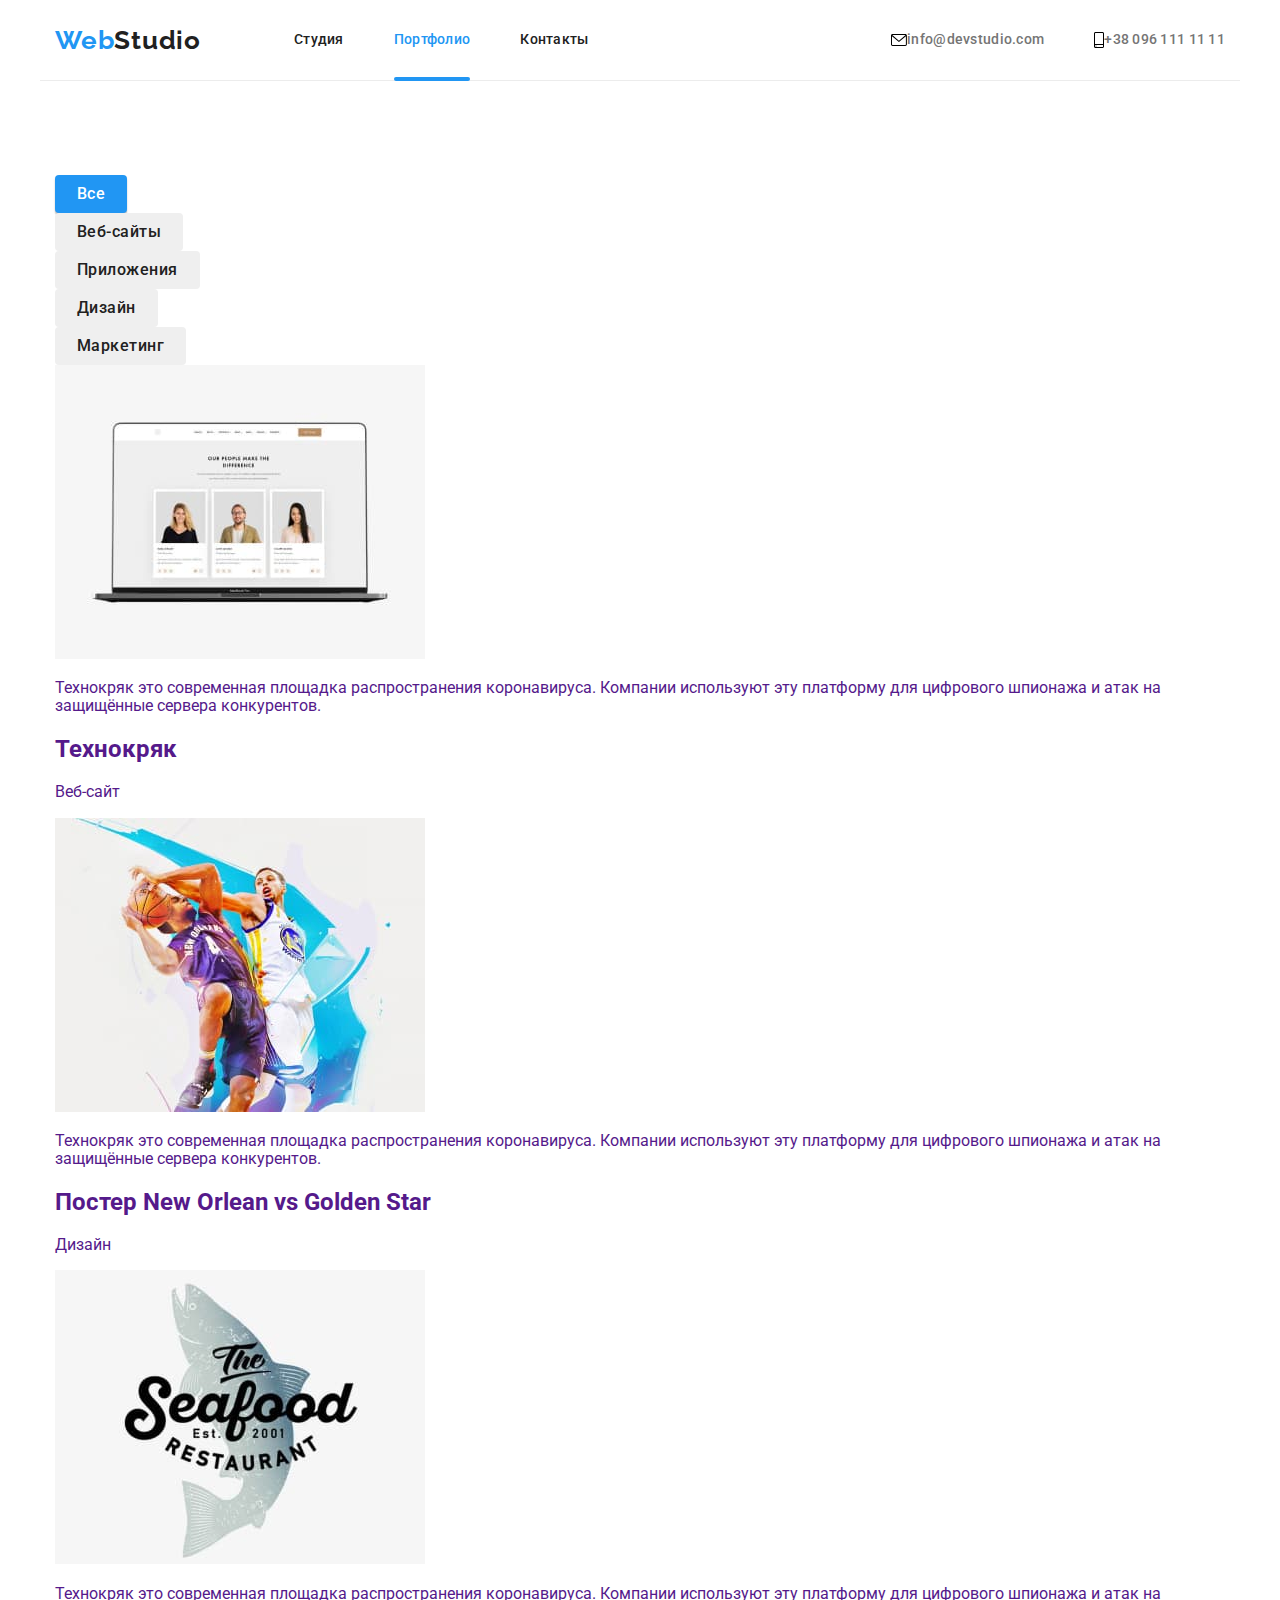
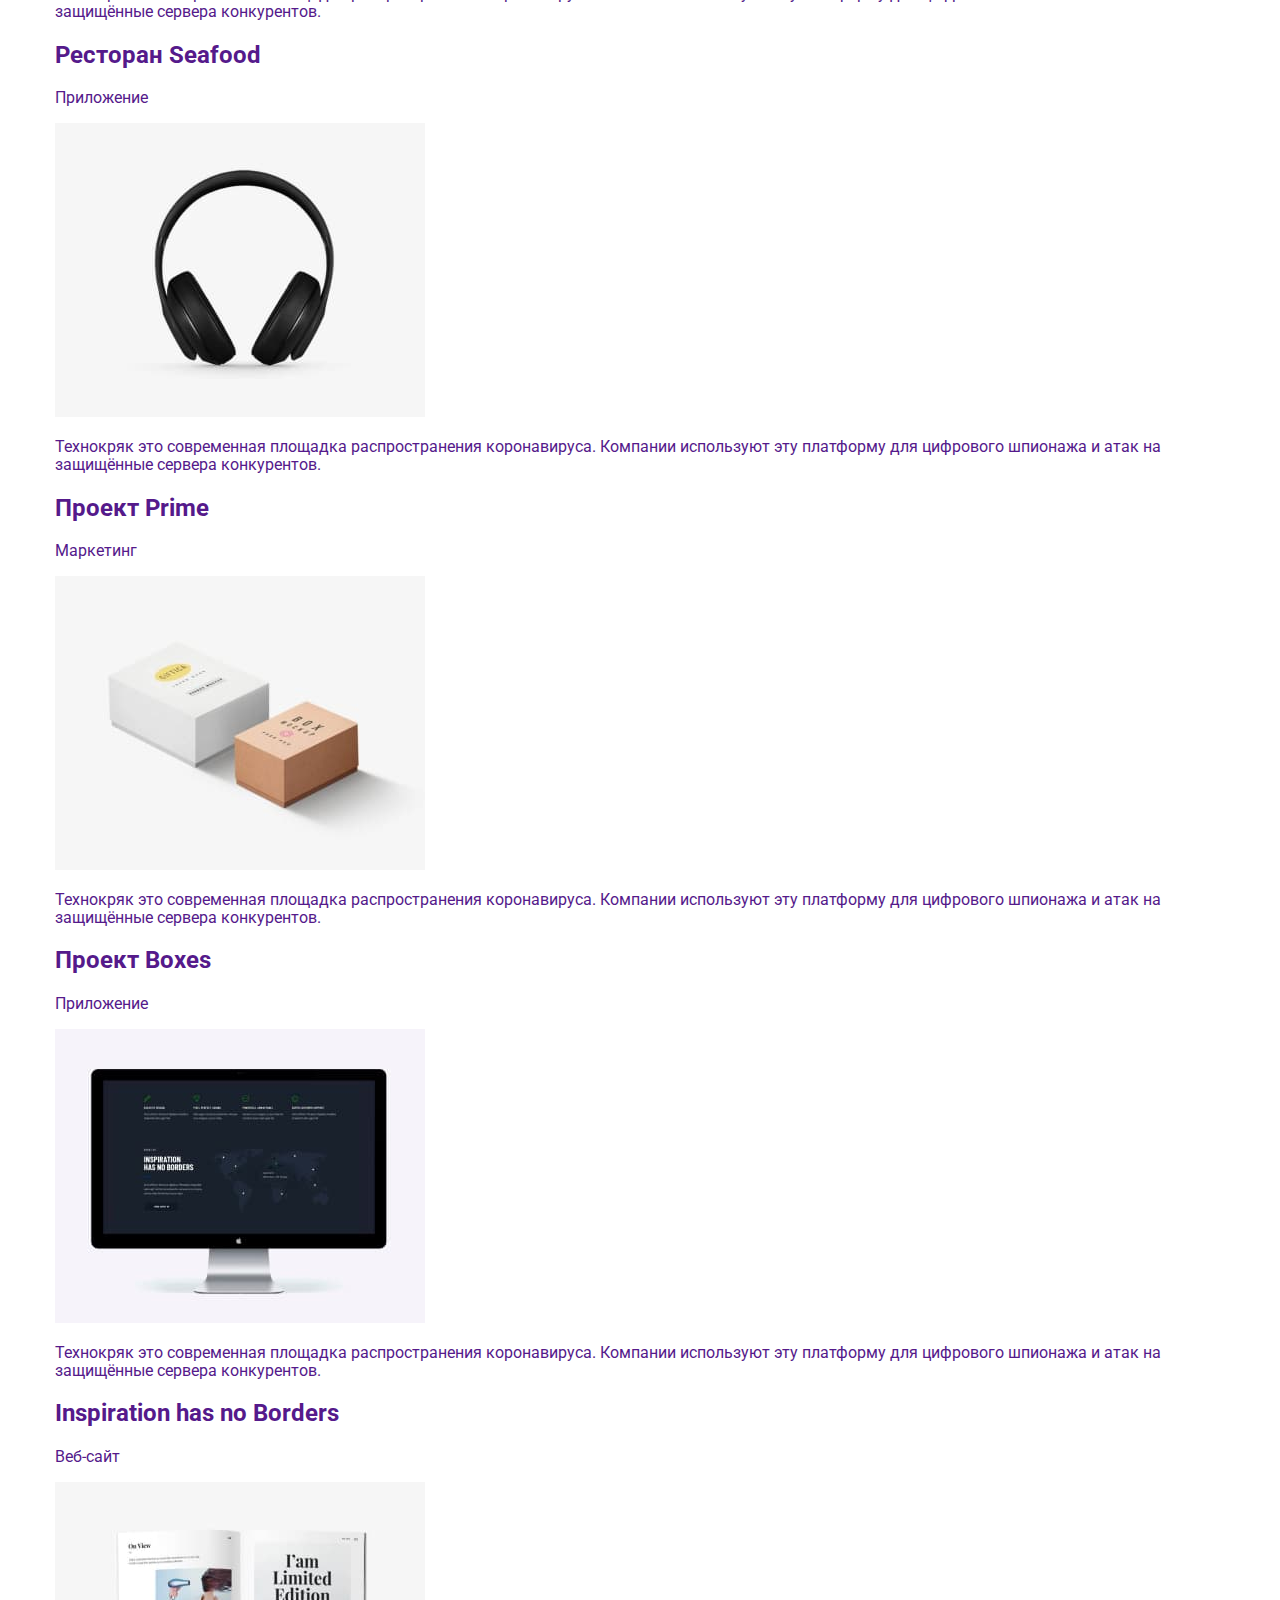
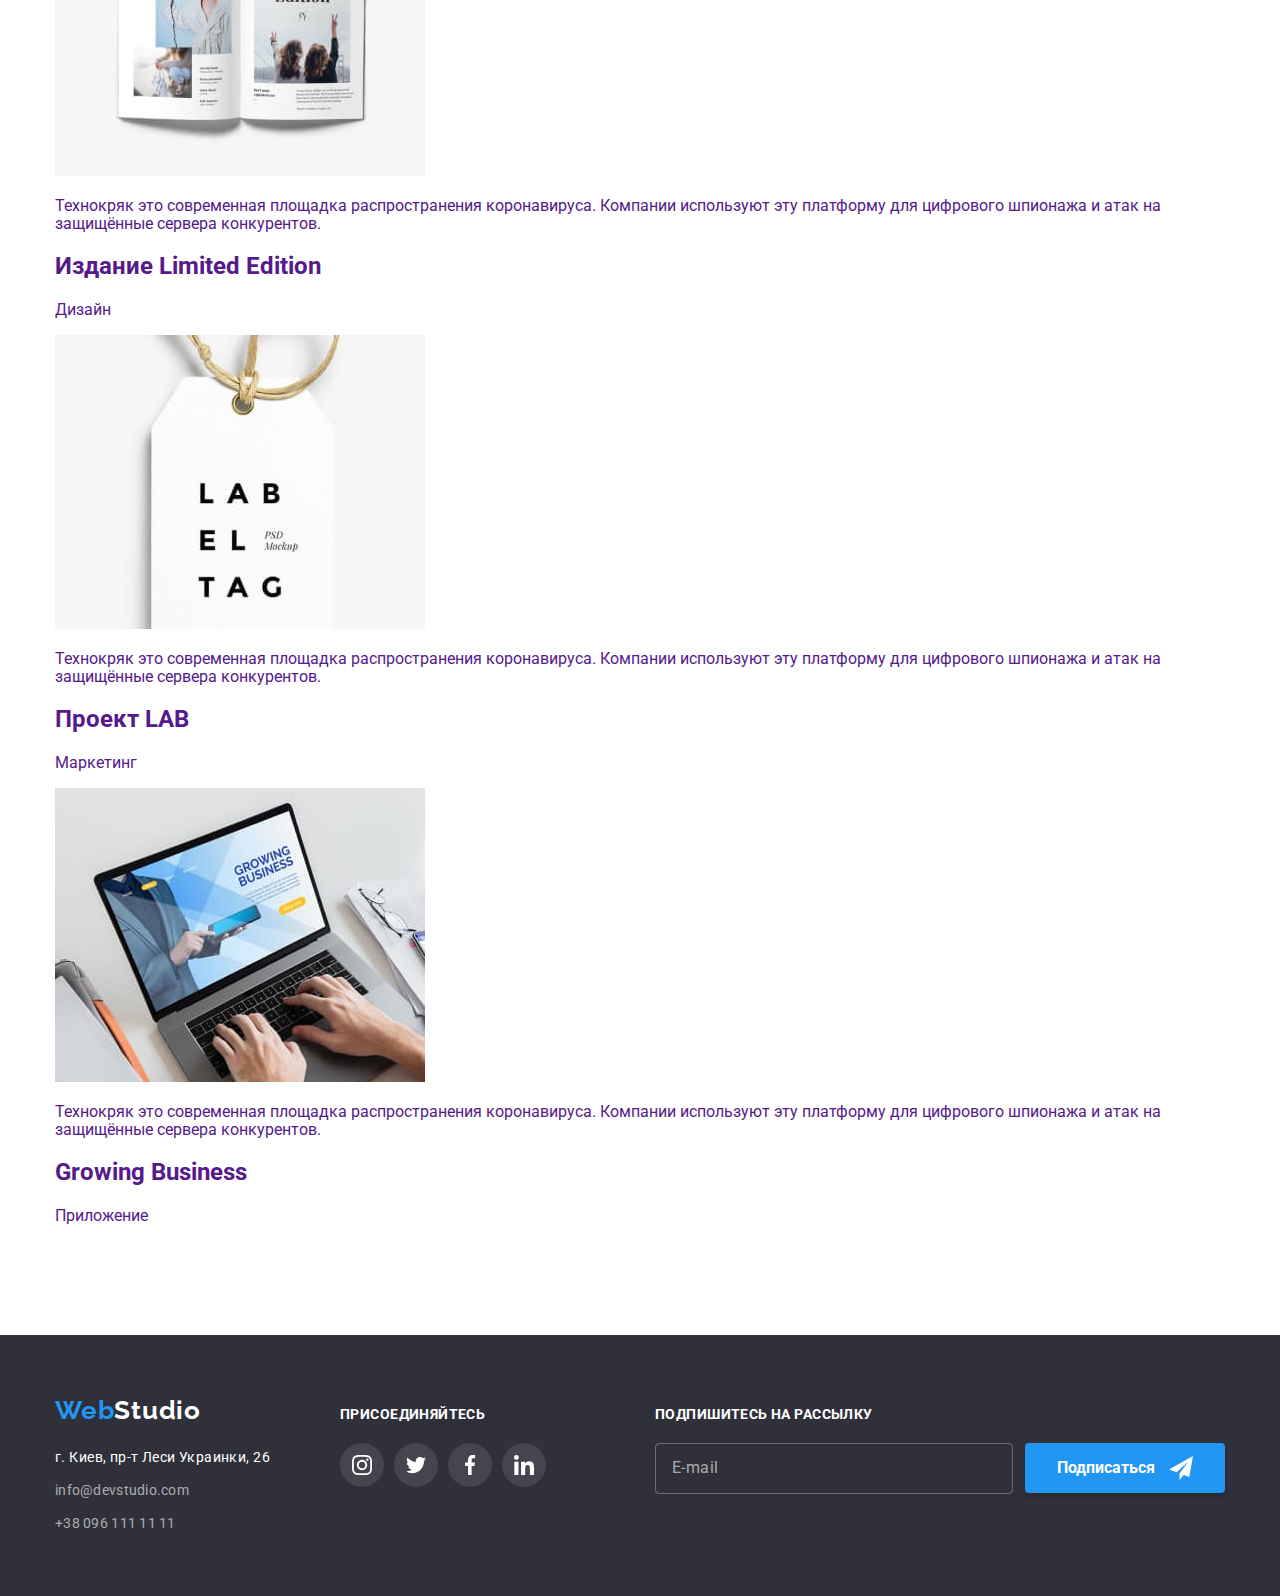
==== commit 1d33ae14: "will make checkbox" ====
--- a/portfolio.html
+++ b/portfolio.html
@@ -287,8 +287,7 @@
                                 href="mailto:info@devstudio.com">info@devstudio.com</a>
                         </li>
                         <li class="footer-contacts__item"><a class="footer-contacts__link link"
-                                href="tel:+380961111111">+38
-                                096
+                                href="tel:+380961111111">+38 096
                                 111 11
                                 11</a>
                         </li>
@@ -300,28 +299,28 @@
                 <ul class="soc list">
                     <li class="soc__item">
                         <a href="" class="soc__link soc__link--footer">
-                            <svg class="soc__icon">
+                            <svg class="soc--icon">
                                 <use href="./images/icons.svg#instagram"></use>
                             </svg>
                         </a>
                     </li>
                     <li class="soc__item">
                         <a href="" class="soc__link soc__link--footer">
-                            <svg class="soc__icon">
+                            <svg class="soc--icon">
                                 <use href="./images/icons.svg#twitter"></use>
                             </svg>
                         </a>
                     </li>
                     <li class="soc__item">
                         <a href="" class="soc__link soc__link--footer">
-                            <svg class="soc__icon">
+                            <svg class="soc--icon">
                                 <use href="./images/icons.svg#facebook"></use>
                             </svg>
                         </a>
                     </li>
                     <li class="soc__item">
                         <a href="" class="soc__link soc__link--footer">
-                            <svg class="soc__icon">
+                            <svg class="soc--icon">
                                 <use href="./images/icons.svg#linkedin"></use>
                             </svg>
                         </a>
@@ -336,8 +335,8 @@
                         <input class="subscribe__input" type="email" name="email" placeholder="E-mail"
                             autocomplete="off" />
                     </label>
-                    <button class="submit__button" type="submit">Подписаться
-                        <svg class="button__icon">
+                    <button class="subscribe__button b--i" type="submit">Подписаться
+                        <svg class="button--icon">
                             <use href="./images/icons.svg#telegram"></use>
                         </svg>
                     </button>
--- a/css/main.min.css
+++ b/css/main.min.css
@@ -1 +1 @@
-/*! modern-normalize v1.1.0 | MIT License | https://github.com/sindresorhus/modern-normalize */*,::before,::after{box-sizing:border-box}html{line-height:1.15;-webkit-text-size-adjust:100%;-moz-tab-size:4;-o-tab-size:4;tab-size:4}body{margin:0;font-family:system-ui,-apple-system,"Segoe UI",Roboto,Helvetica,Arial,sans-serif,"Apple Color Emoji","Segoe UI Emoji"}hr{height:0;color:inherit}abbr[title]{-webkit-text-decoration:underline dotted;text-decoration:underline dotted}b,strong{font-weight:bolder}code,kbd,samp,pre{font-family:ui-monospace,SFMono-Regular,Consolas,"Liberation Mono",Menlo,monospace;font-size:1em}small{font-size:80%}sub,sup{font-size:75%;line-height:0;position:relative;vertical-align:baseline}sub{bottom:-0.25em}sup{top:-0.5em}table{text-indent:0;border-color:inherit}button,input,optgroup,select,textarea{font-family:inherit;font-size:100%;line-height:1.15;margin:0}button,select{text-transform:none}button,[type=button],[type=reset],[type=submit]{-webkit-appearance:button}::-moz-focus-inner{border-style:none;padding:0}:-moz-focusring{outline:1px dotted ButtonText}:-moz-ui-invalid{box-shadow:none}legend{padding:0}progress{vertical-align:baseline}::-webkit-inner-spin-button,::-webkit-outer-spin-button{height:auto}[type=search]{-webkit-appearance:textfield;outline-offset:-2px}::-webkit-search-decoration{-webkit-appearance:none}::-webkit-file-upload-button{-webkit-appearance:button;font:inherit}summary{display:list-item}.list{list-style:none;margin:0;padding:0}.link{text-decoration:none}.visually-hidden{position:absolute;white-space:nowrap;width:1px;height:1px;overflow:hidden;border:0;padding:0;clip:rect(0 0 0 0);-webkit-clip-path:inset(50%);clip-path:inset(50%);margin:-1px}body{background-color:#fff;font-family:Roboto,sans-serif;color:#212121}.container{width:1200px;padding:0 15px;margin:0 auto}.header .container{display:flex;background-color:#fff;border-bottom:1px solid #ececec}.footer .container{display:flex;align-items:baseline}.section{padding:94px 0 94px 0}.hero__title{margin:0 auto 30px;max-width:696px;font-weight:900;font-size:44px;line-height:1.36;letter-spacing:.06em;text-transform:uppercase}.hero{max-width:1600px;height:600px;background-image:linear-gradient(rgba(47, 48, 58, 0.4), rgba(47, 48, 58, 0.4)),url("../images/hero_img.jpg");margin-right:auto;margin-left:auto;background-repeat:no-repeat;background-size:cover;background-position:center;background-color:#2f303a;color:#fff;text-align:center;padding:200px 0}.hero__button{padding:10px 32px;cursor:pointer;font-weight:700;font-size:16px;line-height:1.87;font-family:inherit;border:none;border-radius:4px;background-color:#2196f3;color:#fff;transition:background-color 250ms cubic-bezier(0.4, 0, 0.2, 1),color 250ms cubic-bezier(0.4, 0, 0.2, 1),box-shadow 250ms cubic-bezier(0.4, 0, 0.2, 1)}.hero__button:hover,.hero__button:focus{background:#188ce8;box-shadow:0px 4px 4px rgba(0,0,0,.15);border-radius:4px}.header-link__logo,.footer-link__logo{font-family:Raleway,sans-serif;font-weight:700;font-size:26px;line-height:1.19;letter-spacing:.03em;color:#212121}.logo--color-blue{color:#2196f3}.header-link__logo{margin-right:93px;padding-top:24px;padding-bottom:24px}.footer-link__logo{display:block;margin-bottom:20px;color:#fff}.navigation{display:flex;align-items:center;margin-right:auto;font-weight:500;font-size:14px;line-height:1.14;letter-spacing:.02em}.navigation__header{display:flex}.navigation__header-item:not(:last-child){margin-right:50px}.navigation__header-link{position:relative;display:block;padding-top:32px;padding-bottom:32px;color:#212121;transition:color 250ms cubic-bezier(0.4, 0, 0.2, 1),transform 250ms cubic-bezier(0.4, 0, 0.2, 1)}.navigation__header-link:hover,.navigation__header-link:focus{color:#2196f3}.navigation__header-link:hover::after{transform:scaleX(1);transition:color 250ms cubic-bezier(0.4, 0, 0.2, 1),transform 250ms cubic-bezier(0.4, 0, 0.2, 1)}.navigation__header-link::after{content:"";position:absolute;left:0;bottom:-1px;width:100%;height:5px;background-color:#2196f3;border-radius:2px;max-height:4px;transform:scaleX(0);transition:color 250ms cubic-bezier(0.4, 0, 0.2, 1),transform 250ms cubic-bezier(0.4, 0, 0.2, 1)}.navigation__header-link--active{color:#2196f3}.navigation__header-link--active::after{transform:scaleX(1);transition:color 250ms cubic-bezier(0.4, 0, 0.2, 1),transform 250ms cubic-bezier(0.4, 0, 0.2, 1)}.header-contacts__link{display:flex;align-items:center;padding-top:32px;padding-bottom:32px;font-weight:500;font-size:14px;line-height:1.14;font-style:normal;letter-spacing:.02em;color:#757575;transition-property:color;transition-duration:250ms;transition-timing-function:cubic-bezier(0.4, 0, 0.2, 1)}.header-contacts__link:hover,.header-contacts__link:focus{color:#2196f3}.footer-contacts__link{color:rgba(255,255,255,.6);font-weight:400;font-size:14px;line-height:1.71;font-style:normal;letter-spacing:.02em}.footer-contacts__link:hover,.footer-contacts__link:focus{color:#2196f3}.footer-contacts__item:not(:last-child){margin-bottom:9px}.specificity__list{display:flex}.specificity__header{margin-top:0;margin-bottom:10px;font-weight:700;font-size:14px;line-height:1.14;letter-spacing:.03em;text-transform:uppercase}.specificity__text{margin:0;font-size:14px;line-height:1.71;letter-spacing:.03em;color:#757575;max-width:270px}.specificity__item{width:calc((100% - 90px) / 4);margin-right:30px}.specificity__item:nth-child(4n){margin-right:0}.specificity__thumb{display:flex;align-items:center;width:100%;min-height:120px;margin-bottom:30px;background-color:#f5f4fa;border-radius:4px}.make{padding-top:0}.make__title{margin-top:0;margin-bottom:50px;text-align:center;font-weight:700;font-size:36px;line-height:1.16;letter-spacing:.03em}.make__list{display:flex}.make__item{position:relative}.make__item:not(:last-child){margin-right:30px}.make__text{position:absolute;bottom:0;left:0;display:flex;justify-content:center;align-items:center;padding:0;margin:0;width:100%;height:70px;font-weight:700;font-size:14px;line-height:1.14;letter-spacing:.03em;text-transform:uppercase;color:#fff;background:rgba(47,48,58,.8)}.team{background-color:#f5f4fa}.team__title{margin-top:0;margin-bottom:50px;text-align:center;font-weight:700;font-size:36px;line-height:1.16;letter-spacing:.03em}.team__list{display:flex}.team__photo,.make__photo{display:block;max-width:100%;height:auto}.team__name{text-align:center;margin:0;margin-bottom:10px;font-weight:500;font-size:16px;line-height:1.18;letter-spacing:.03em}.team__position{margin:0 0 16px;text-align:center;font-size:16px;line-height:1.18;letter-spacing:.03em;color:#757575}.team__item{width:calc((100% - 90px) / 4);margin-right:30px;background:#fff;box-shadow:0px 1px 3px rgba(0,0,0,.12),0px 1px 1px rgba(0,0,0,.14),0px 2px 1px rgba(0,0,0,.2);border-radius:0px 0px 4px 4px}.team__content{padding:30px 32px}.soc{display:flex}.soc__link{display:flex;justify-content:center;align-items:center;width:44px;height:44px;border-radius:50%;color:#afb1b8;transition-property:background-color,color;transition-duration:250ms;transition-timing-function:cubic-bezier(0.4, 0, 0.2, 1)}.soc__link:hover,.soc__link:focus{background-color:#2196f3;color:#fff}.soc__link--footer{color:#fff}.soc__item{background:rgba(255,255,255,.1);border-radius:50%}.soc__item:not(:last-child){margin-right:10px}.clients__header{margin-top:0;margin-bottom:50px;font-weight:700;font-size:36px;line-height:1.16;letter-spacing:.03em;text-align:center}.clients__list{display:flex;justify-content:center}.clients__link{display:flex;justify-content:center;align-items:center;width:170px;height:92px;border-radius:4px;border:1px solid #afb1b8;color:#afb1b8;transition-property:border-color,color;transition-duration:cubic-bezier(0.4, 0, 0.2, 1);transition-timing-function:cubic-bezier(0.4, 0, 0.2, 1)}.clients__link:hover,.clients__link:focus{color:#2196f3;border:1px solid #2196f3}.clients__item:not(:last-child){margin-right:30px}.footer{padding:60px 0;background-color:#2f303a}.footer-soc{margin-right:auto}.footer-soc__text{margin:0 0 20px;font-weight:700;font-size:14px;line-height:1.14;letter-spacing:.03em;text-transform:uppercase;color:#fff}.footer__address{margin-right:70px}.address__text{margin:0 0 9px;font-style:normal;font-size:14px;line-height:1.71;letter-spacing:.03em;color:#fff}.form-subscribe{display:flex}.subscribe__text{margin:0 0 20px;font-weight:700;font-size:14px;line-height:1.14;letter-spacing:.03em;text-transform:uppercase;color:#fff}.subscribe__input{display:block;width:358px;margin-right:12px;padding:15px 16px;border:1px solid rgba(255,255,255,.3);border-radius:4px;outline-style:none;background-color:transparent;color:rgba(255,255,255,.3)}.subscribe__input::-moz-placeholder{font-weight:400;font-size:16px;line-height:1.25;letter-spacing:.03em;color:rgba(255,255,255,.6)}.subscribe__input:-ms-input-placeholder{font-weight:400;font-size:16px;line-height:1.25;letter-spacing:.03em;color:rgba(255,255,255,.6)}.subscribe__input::placeholder{font-weight:400;font-size:16px;line-height:1.25;letter-spacing:.03em;color:rgba(255,255,255,.6)}.hero__button{padding:10px 32px;cursor:pointer;font-weight:700;font-size:16px;line-height:1.87;font-family:inherit;border:none;border-radius:4px;background-color:#2196f3;color:#fff;transition-property:background-color,color,box-shadow;transition-duration:250ms;transition-timing-function:cubic-bezier(0.4, 0, 0.2, 1)}.hero__button:hover,.hero__button:focus{background:#188ce8;box-shadow:0px 4px 4px rgba(0,0,0,.15);border-radius:4px}.subscribe__button,.submit__button{display:flex;justify-content:center;align-items:center;width:200px;height:50px;margin-left:auto;margin-right:auto;padding:10px 32px;font-weight:700;font-size:16px;line-height:1.87;color:#fff;cursor:pointer;background-color:#2196f3;box-shadow:0px 4px 4px rgba(0,0,0,.15);border-radius:4px;border:none;transition-property:background-color,color,box-shadow;transition-duration:250ms;transition-timing-function:cubic-bezier(0.4, 0, 0.2, 1)}.subscribe__button:hover,.subscribe__button:focus,.submit__button:hover,.submit__button:focus{background:#188ce8;box-shadow:0px 4px 4px rgba(0,0,0,.15);border-radius:4px}.subscribe__button{justify-content:space-between}.filter__button{border-radius:4px;border:0;padding:6px 22px;font-weight:500;font-size:16px;line-height:1.62;letter-spacing:.03em;font-family:inherit;text-align:center;color:#212121;cursor:pointer;transition-property:background-color,color,box-shadow;transition-duration:250ms;transition-timing-function:cubic-bezier(0.4, 0, 0.2, 1)}.filter__button:hover,.filter__button:focus,.filter__button--active{background-color:#2196f3;color:#fff;box-shadow:0px 3px 1px rgba(0,0,0,.1),0px 1px 2px rgba(0,0,0,.08),0px 2px 2px rgba(0,0,0,.12)}.clients--icon{width:106px;height:60px;fill:currentColor}.header-contacts--icon{padding:0;margin-right:10px;fill:currentColor}.soc--icon{width:20px;height:20px;fill:currentColor}.thumb--icon{display:block;margin:0 auto;width:70px;height:70px}.button--icon{width:24px;height:24px;fill:#fff}.close__icon{width:18px;height:18px;fill:currentColor}.form--icon{position:absolute;transform:translate(12px, 28px);width:18px;height:18px;transition-property:fill;transition-duration:250ms;transition-timing-function:cubic-bezier(0.4, 0, 0.2, 1)}.form__input:focus+.form--icon--icon{fill:#2196f3}.checkbox__input:checked+.checkbox--icon{border-color:#2196f3;background-color:#2196f3;background-size:contain;background-origin:border-box}.checkbox--icon{align-items:center;width:16px;height:15px;border-radius:2px;border:2px solid #212121;transition-property:background-color,color;transition-duration:250ms;transition-timing-function:cubic-bezier(0.4, 0, 0.2, 1)}.checkbox__input:focus+.checkbox--icon,.checkbox__input:hover+.checkbox--icon{border-color:#2196f3}/*# sourceMappingURL=main.min.css.map */+/*! modern-normalize v1.1.0 | MIT License | https://github.com/sindresorhus/modern-normalize */*,::before,::after{box-sizing:border-box}html{line-height:1.15;-webkit-text-size-adjust:100%;-moz-tab-size:4;-o-tab-size:4;tab-size:4}body{margin:0;font-family:system-ui,-apple-system,"Segoe UI",Roboto,Helvetica,Arial,sans-serif,"Apple Color Emoji","Segoe UI Emoji"}hr{height:0;color:inherit}abbr[title]{-webkit-text-decoration:underline dotted;text-decoration:underline dotted}b,strong{font-weight:bolder}code,kbd,samp,pre{font-family:ui-monospace,SFMono-Regular,Consolas,"Liberation Mono",Menlo,monospace;font-size:1em}small{font-size:80%}sub,sup{font-size:75%;line-height:0;position:relative;vertical-align:baseline}sub{bottom:-0.25em}sup{top:-0.5em}table{text-indent:0;border-color:inherit}button,input,optgroup,select,textarea{font-family:inherit;font-size:100%;line-height:1.15;margin:0}button,select{text-transform:none}button,[type=button],[type=reset],[type=submit]{-webkit-appearance:button}::-moz-focus-inner{border-style:none;padding:0}:-moz-focusring{outline:1px dotted ButtonText}:-moz-ui-invalid{box-shadow:none}legend{padding:0}progress{vertical-align:baseline}::-webkit-inner-spin-button,::-webkit-outer-spin-button{height:auto}[type=search]{-webkit-appearance:textfield;outline-offset:-2px}::-webkit-search-decoration{-webkit-appearance:none}::-webkit-file-upload-button{-webkit-appearance:button;font:inherit}summary{display:list-item}.list{list-style:none;margin:0;padding:0}.link{text-decoration:none}input:-webkit-autofill,input:-webkit-autofill:hover,input:-webkit-autofill:focus,input:-webkit-autofill:active{-webkit-transition:background-color 5000s ease-in-out 0s;transition:background-color 5000s ease-in-out 0s;-webkit-box-shadow:0 0 0px 1000px #fff inset}.visually-hidden{position:absolute;white-space:nowrap;width:1px;height:1px;overflow:hidden;border:0;padding:0;clip:rect(0 0 0 0);-webkit-clip-path:inset(50%);clip-path:inset(50%);margin:-1px}body{background-color:#fff;font-family:Roboto,sans-serif;color:#212121}.container{width:1200px;padding:0 15px;margin:0 auto}.header .container{display:flex;background-color:#fff;border-bottom:1px solid #ececec}.footer .container{display:flex;align-items:baseline}.section{padding:94px 0 94px 0}.hero__title{margin:0 auto 30px;max-width:696px;font-weight:900;font-size:44px;line-height:1.36;letter-spacing:.06em;text-transform:uppercase}.hero{max-width:1600px;height:600px;background-image:linear-gradient(rgba(47, 48, 58, 0.4), rgba(47, 48, 58, 0.4)),url("../images/hero_img.jpg");margin-right:auto;margin-left:auto;background-repeat:no-repeat;background-size:cover;background-position:center;background-color:#2f303a;color:#fff;text-align:center;padding:200px 0}.hero__button{padding:10px 32px;cursor:pointer;font-weight:700;font-size:16px;line-height:1.87;font-family:inherit;background-color:#2196f3;border-radius:4px;border:none;color:#fff;transition-property:background-color,color,box-shadow;transition-duration:250ms;transition-timing-function:cubic-bezier(0.4, 0, 0.2, 1)}.hero__button:hover,.hero__button:focus{background:#188ce8;box-shadow:0px 4px 4px rgba(0,0,0,.15);border-radius:4px}.header-link__logo,.footer-link__logo{font-family:Raleway,sans-serif;font-weight:700;font-size:26px;line-height:1.19;letter-spacing:.03em;color:#212121}.logo--color-blue{color:#2196f3}.header-link__logo{margin-right:93px;padding-top:24px;padding-bottom:24px}.footer-link__logo{display:block;margin-bottom:20px;color:#fff}.navigation{display:flex;align-items:center;margin-right:auto;font-weight:500;font-size:14px;line-height:1.14;letter-spacing:.02em}.navigation__header{display:flex}.navigation__header-item:not(:last-child){margin-right:50px}.navigation__header-link{position:relative;display:block;padding-top:32px;padding-bottom:32px;color:#212121;transition-property:color,transform;transition-duration:250ms;transition-timing-function:cubic-bezier(0.4, 0, 0.2, 1)}.navigation__header-link:hover,.navigation__header-link:focus{color:#2196f3}.navigation__header-link:hover::after{transform:scaleX(1);transition-property:color,transform;transition-duration:250ms;transition-timing-function:cubic-bezier(0.4, 0, 0.2, 1)}.navigation__header-link::after{content:"";position:absolute;left:0;bottom:-1px;width:100%;height:5px;background-color:#2196f3;border-radius:2px;max-height:4px;transform:scaleX(0);transition-property:color,transform;transition-duration:250ms;transition-timing-function:cubic-bezier(0.4, 0, 0.2, 1)}.navigation__header-link--active{color:#2196f3}.navigation__header-link--active::after{transform:scaleX(1);transition-property:color,transform;transition-duration:250ms;transition-timing-function:cubic-bezier(0.4, 0, 0.2, 1)}.header-contacts__link{display:flex;align-items:center;padding-top:32px;padding-bottom:32px;font-weight:500;font-size:14px;line-height:1.14;font-style:normal;letter-spacing:.02em;color:#757575;transition-property:color;transition-duration:250ms;transition-timing-function:cubic-bezier(0.4, 0, 0.2, 1)}.header-contacts__link:hover,.header-contacts__link:focus{color:#2196f3}.footer-contacts__link{color:rgba(255,255,255,.6);font-weight:400;font-size:14px;line-height:1.71;font-style:normal;letter-spacing:.02em}.footer-contacts__link:hover,.footer-contacts__link:focus{color:#2196f3}.footer-contacts__item:not(:last-child){margin-bottom:9px}.specificity__list{display:flex}.specificity__header{margin-top:0;margin-bottom:10px;font-weight:700;font-size:14px;line-height:1.14;letter-spacing:.02em;text-transform:uppercase}.specificity__text{margin:0;font-size:14px;line-height:1.71;letter-spacing:.02em;color:#757575;max-width:270px}.specificity__item{width:calc((100% - 90px) / 4);margin-right:30px}.specificity__item:nth-child(4n){margin-right:0}.specificity__thumb{display:flex;align-items:center;width:100%;min-height:120px;margin-bottom:30px;background-color:#f5f4fa;border-radius:4px}.make{padding-top:0}.make__title{margin-top:0;margin-bottom:50px;text-align:center;font-weight:700;font-size:36px;line-height:1.16;letter-spacing:.03em}.make__list{display:flex}.make__item{position:relative}.make__item:not(:last-child){margin-right:30px}.make__text{position:absolute;bottom:0;left:0;display:flex;justify-content:center;align-items:center;padding:0;margin:0;width:100%;height:70px;font-weight:700;font-size:14px;line-height:1.14;letter-spacing:.03em;text-transform:uppercase;color:#fff;background:rgba(47,48,58,.8)}.team{background-color:#f5f4fa}.team__title{margin-top:0;margin-bottom:50px;text-align:center;font-weight:700;font-size:36px;line-height:1.16;letter-spacing:.03em}.team__list{display:flex}.team__photo,.make__photo{display:block;max-width:100%;height:auto}.team__name{text-align:center;margin:0;margin-bottom:10px;font-weight:500;font-size:16px;line-height:1.18;letter-spacing:.03em}.team__position{margin:0 0 16px;text-align:center;font-size:16px;line-height:1.18;letter-spacing:.03em;color:#757575}.team__item{width:calc((100% - 90px) / 4);margin-right:30px;background:#fff;box-shadow:0px 1px 3px rgba(0,0,0,.12),0px 1px 1px rgba(0,0,0,.14),0px 2px 1px rgba(0,0,0,.2);border-radius:0px 0px 4px 4px}.team__content{padding:30px 32px}.soc{display:flex}.soc__link{display:flex;justify-content:center;align-items:center;width:44px;height:44px;border-radius:50%;color:#afb1b8;transition-property:background-color,color;transition-duration:250ms;transition-timing-function:cubic-bezier(0.4, 0, 0.2, 1)}.soc__link:hover,.soc__link:focus{background-color:#2196f3;color:#fff}.soc__link--footer{color:#fff}.soc__item{background:rgba(255,255,255,.1);border-radius:50%}.soc__item:not(:last-child){margin-right:10px}.clients__header{margin-top:0;margin-bottom:50px;font-weight:700;font-size:36px;line-height:1.16;letter-spacing:.03em;text-align:center}.clients__list{display:flex;justify-content:center}.clients__link{display:flex;justify-content:center;align-items:center;width:170px;height:92px;border-radius:4px;border:1px solid #afb1b8;color:#afb1b8;transition-property:border-color,color;transition-duration:cubic-bezier(0.4, 0, 0.2, 1);transition-timing-function:cubic-bezier(0.4, 0, 0.2, 1)}.clients__link:hover,.clients__link:focus{color:#2196f3;border:1px solid #2196f3}.clients__item:not(:last-child){margin-right:30px}.footer{padding:60px 0;background-color:#2f303a}.footer-soc{margin-right:auto}.footer-soc__text{margin:0 0 20px;font-weight:700;font-size:14px;line-height:1.14;letter-spacing:.03em;text-transform:uppercase;color:#fff}.footer__address{margin-right:70px}.address__text{margin:0 0 9px;font-style:normal;font-size:14px;line-height:1.71;letter-spacing:.03em;color:#fff}.form-subscribe{display:flex}.subscribe__text{margin:0 0 20px;font-weight:700;font-size:14px;line-height:1.14;letter-spacing:.03em;text-transform:uppercase;color:#fff}.subscribe__input{display:block;width:358px;margin-right:12px;padding:15px 16px;border:1px solid rgba(255,255,255,.3);border-radius:4px;outline-style:none;background-color:transparent;color:rgba(255,255,255,.3)}.subscribe__input::-moz-placeholder{font-weight:400;font-size:16px;line-height:1.25;letter-spacing:.03em;color:rgba(255,255,255,.6)}.subscribe__input:-ms-input-placeholder{font-weight:400;font-size:16px;line-height:1.25;letter-spacing:.03em;color:rgba(255,255,255,.6)}.subscribe__input::placeholder{font-weight:400;font-size:16px;line-height:1.25;letter-spacing:.03em;color:rgba(255,255,255,.6)}.hero__button{padding:10px 32px;cursor:pointer;font-weight:700;font-size:16px;line-height:1.87;font-family:inherit;border:none;border-radius:4px;background-color:#2196f3;color:#fff;transition-property:background-color,color,box-shadow;transition-duration:250ms;transition-timing-function:cubic-bezier(0.4, 0, 0.2, 1)}.hero__button:hover,.hero__button:focus{background:#188ce8;box-shadow:0px 4px 4px rgba(0,0,0,.15);border-radius:4px}.subscribe__button,.submit__button{display:flex;justify-content:center;align-items:center;width:200px;height:50px;margin-left:auto;margin-right:auto;padding:10px 32px;font-weight:700;font-size:16px;line-height:1.87;color:#fff;cursor:pointer;background-color:#2196f3;box-shadow:0px 4px 4px rgba(0,0,0,.15);border-radius:4px;border:none;transition-property:background-color,color,box-shadow;transition-duration:250ms;transition-timing-function:cubic-bezier(0.4, 0, 0.2, 1)}.subscribe__button:hover,.subscribe__button:focus,.submit__button:hover,.submit__button:focus{background:#188ce8;box-shadow:0px 4px 4px rgba(0,0,0,.15);border-radius:4px}.subscribe__button{justify-content:space-between}.filter__button{border-radius:4px;border:0;padding:6px 22px;font-weight:500;font-size:16px;line-height:1.62;letter-spacing:.03em;font-family:inherit;text-align:center;color:#212121;cursor:pointer;transition-property:background-color,color,box-shadow;transition-duration:250ms;transition-timing-function:cubic-bezier(0.4, 0, 0.2, 1)}.filter__button:hover,.filter__button:focus,.filter__button--active{background-color:#2196f3;color:#fff;box-shadow:0px 3px 1px rgba(0,0,0,.1),0px 1px 2px rgba(0,0,0,.08),0px 2px 2px rgba(0,0,0,.12)}.clients--icon{width:106px;height:60px;fill:currentColor}.header-contacts--icon{padding:0;margin-right:10px;fill:currentColor}.soc--icon{width:20px;height:20px;fill:currentColor}.thumb--icon{display:block;margin:0 auto;width:70px;height:70px}.button--icon{width:24px;height:24px;fill:#fff}.close--icon{width:18px;height:18px;fill:currentColor}.form--icon{position:absolute;transform:translate(12px, 28px);width:18px;height:18px;transition-property:fill;transition-duration:250ms;transition-timing-function:cubic-bezier(0.4, 0, 0.2, 1)}.form__input:focus+.form--icon{fill:#2196f3}.checkbox__input:checked+.checkbox--icon{border-color:#2196f3;background-color:#2196f3;background-size:contain;background-origin:border-box}.checkbox--icon{align-items:center;width:16px;height:15px;border-radius:2px;border:2px solid #212121;transition-property:background-color,color;transition-duration:250ms;transition-timing-function:cubic-bezier(0.4, 0, 0.2, 1)}.checkbox__input:focus+.checkbox--icon,.checkbox__input:hover+.checkbox--icon{border-color:#2196f3}.backdrop{position:fixed;top:0;left:0;width:100%;height:100%;background-color:rgba(0,0,0,.2);transform:scale(1);transition-property:transform,opacity;transition-duration:250ms;transition-timing-function:cubic-bezier(0.4, 0, 0.2, 1)}.backdrop.is-hidden{opacity:0;pointer-events:none;transform:scale(0);transition-property:transform,opacity;transition-duration:250ms;transition-timing-function:cubic-bezier(0.4, 0, 0.2, 1)}.modal{position:absolute;left:50%;top:50%;transform:translate(-50%, -50%);width:528px;height:581px;padding:40px;background:#fff;box-shadow:0px 1px 3px rgba(0,0,0,.12),0px 1px 1px rgba(0,0,0,.14),0px 2px 1px rgba(0,0,0,.2);border-radius:4px}.modal__close{position:absolute;right:8px;top:8px;display:flex;align-items:center;width:30px;height:30px;color:#212121;cursor:pointer;background-color:#fff;border-radius:50%;border:1px solid rgba(0,0,0,.1);transition-property:color;transition-duration:250ms;transition-timing-function:cubic-bezier(0.4, 0, 0.2, 1)}.modal__close:focus,.modal__close:hover{color:#2196f3}.modal__form{position:relative;margin-left:auto;margin-right:auto;min-width:448px;height:100%}.form__text{margin:0 0 12px;font-weight:700;font-size:20px;line-height:1.15;letter-spacing:.03em;text-align:center;color:#212121}.form__field{position:relative;display:flex;flex-direction:column;margin-bottom:10px}.form__name{margin:0;align-items:center;font-weight:400;font-size:12px;line-height:1.16;letter-spacing:.01em;color:#757575}.form__name:not(:last-child){margin-bottom:4px}.form__input,.form__feedback{padding-left:42px;width:100%;height:40px;font-size:14px;line-height:1.17;letter-spacing:.01em;color:#212121;border:1px solid rgba(33,33,33,.2);box-sizing:border-box;border-radius:4px;transition-property:border;transition-duration:250ms;transition-timing-function:cubic-bezier(0.4, 0, 0.2, 1)}.form__input:focus,.form__input:focus,.form__feedback:focus,.form__feedback:focus{border:1px solid e-element-color;outline:-webkit-focus-ring-color auto 0px}.form__feedback{padding:12px 16px;margin-bottom:20px;height:120px;resize:none;color:#212121}.form__feedback::-moz-placeholder{color:rgba(117,117,117,.5)}.form__feedback:-ms-input-placeholder{color:rgba(117,117,117,.5)}.form__feedback::placeholder{color:rgba(117,117,117,.5)}/*# sourceMappingURL=main.min.css.map */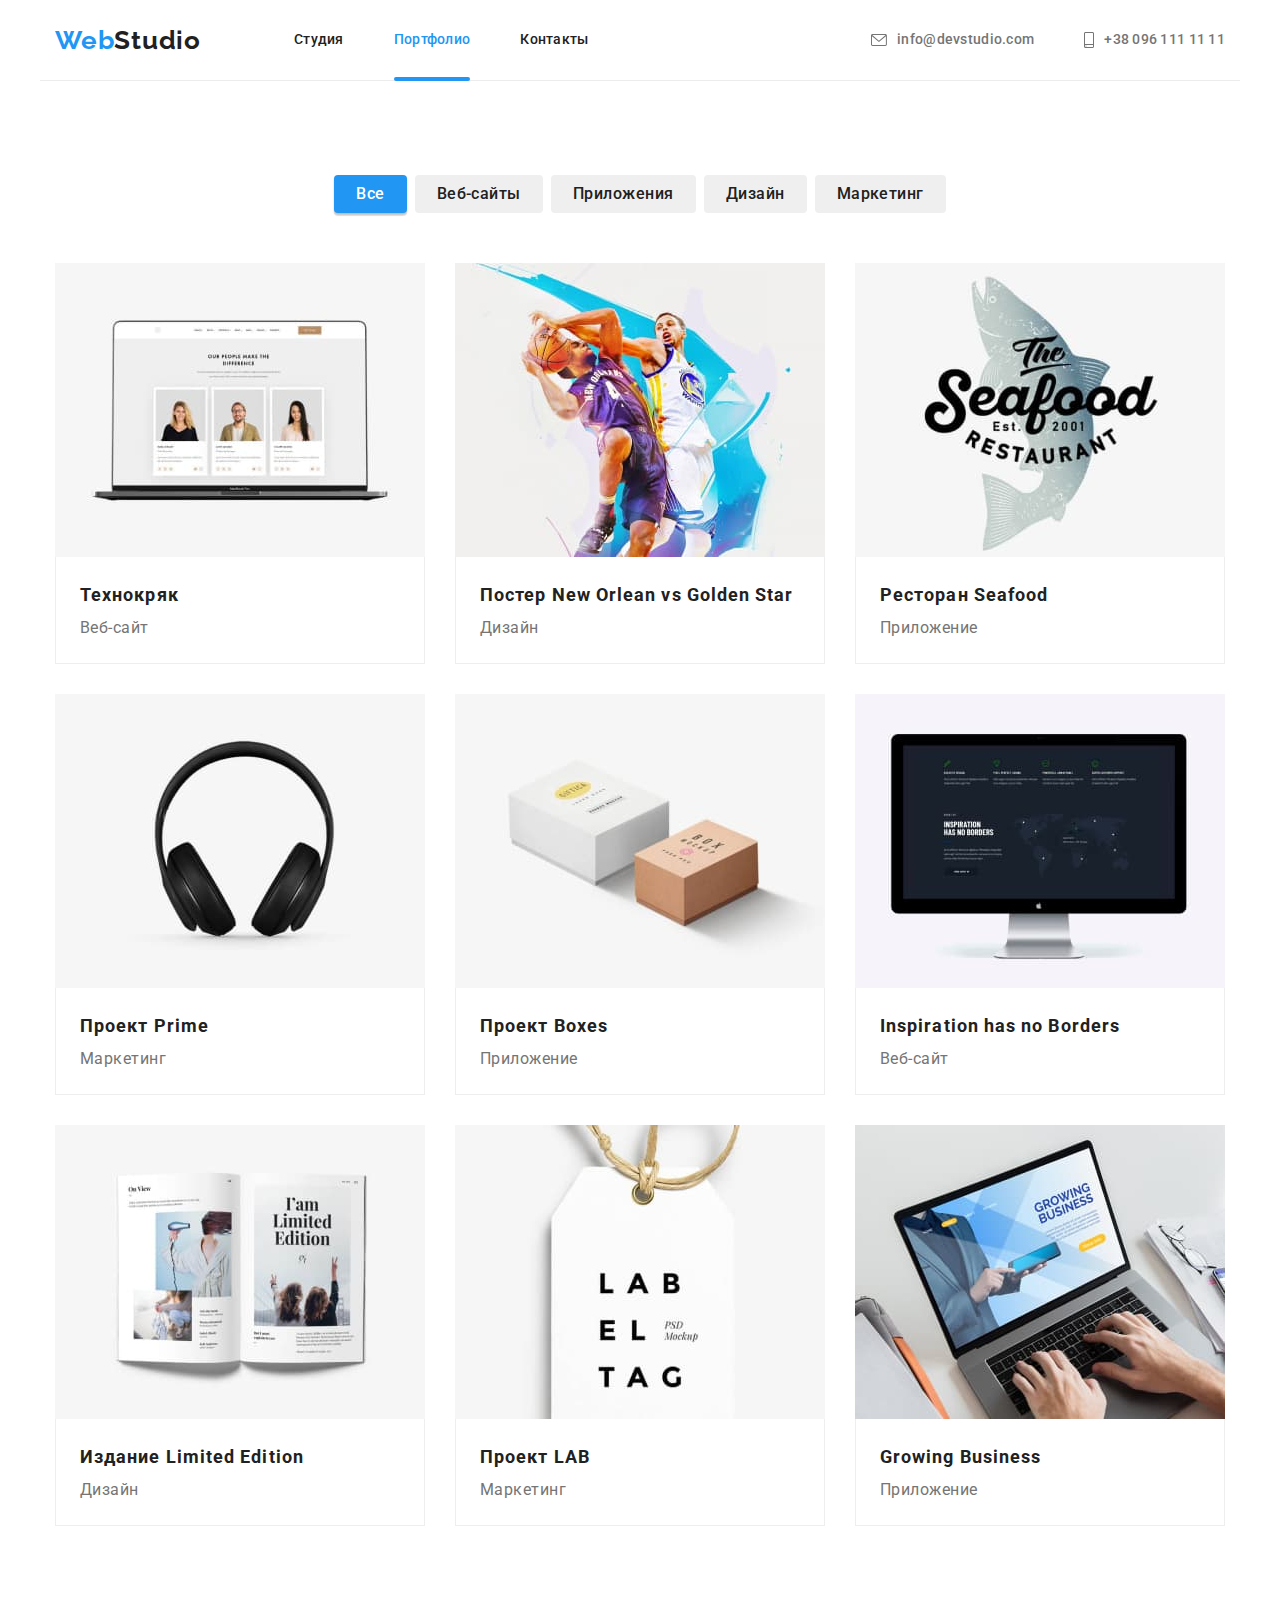
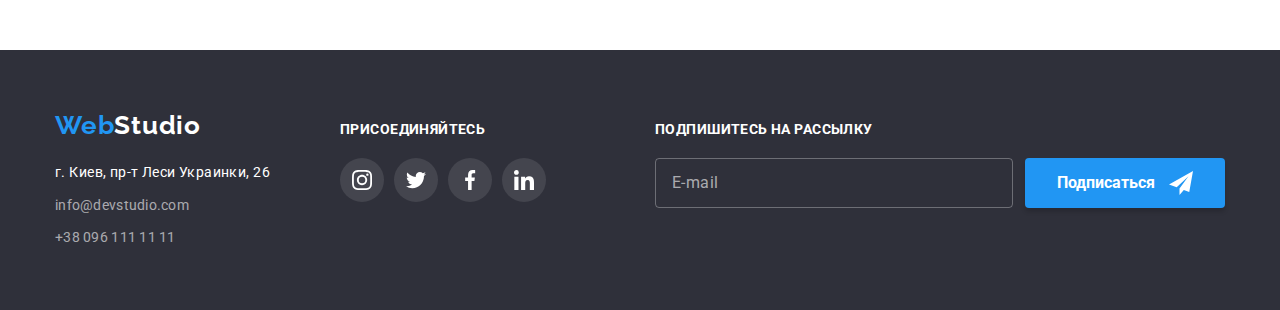
==== commit ddc3faf9: "HW-7 Finish" ====
--- a/portfolio.html
+++ b/portfolio.html
@@ -1,350 +1,350 @@
-<!DOCTYPE html>
-<html lang="ru">
-
-<head>
-    <meta charset="UTF-8">
-    <meta http-equiv="X-UA-Compatible" content="IE=edge">
-    <meta name="viewport" content="width=device-width, initial-scale=1.0">
-    <link rel="preconnect" href="https://fonts.googleapis.com">
-    <link rel="preconnect" href="https://fonts.gstatic.com" crossorigin>
-    <link
-        href="https://fonts.googleapis.com/css2?family=Raleway:wght@700&family=Roboto:wght@400;500;700;900&display=swap"
-        rel="stylesheet">
-    <link rel="stylesheet" href="./css/modern-normalize.css">
-    <!-- <link rel="stylesheet" href="./css/styles.css"> -->
-    <link rel="stylesheet" href="./css/main.min.css">
-    <title class="title">Портфолио</title>
-</head>
-
-<body>
-    <header class="header line">
-        <div class="container">
-            <nav class="navigation">
-                <a lang="en" class="header-link__logo link" href="./">
-                    <span class="logo--color-blue">Web</span>Studio
-                </a>
-                <ul class="navigation__header list">
-                    <li class="navigation__header-item">
-                        <a class="navigation__header-link link" href="./">Студия</a>
-                    </li>
-                    <li class="navigation__header-item">
-                        <a class="navigation__header-link navigation__header-link--active link"
-                            href="./portfolio.html">Портфолио</a>
-                    </li>
-                    <li class="navigation__header-item">
-                        <a class="navigation__header-link link" href="">Контакты</a>
-                    </li>
-                </ul>
-            </nav>
-            <ul class="list navigation__header">
-                <li class="navigation__header-item">
-                    <a class="header-contacts__link link" href="mailto:info@devstudio.com">
-                        <svg class="header-contacts__icon" width="16" height="12">
-                            <use href="./images/icons.svg#envelope"></use>
-                        </svg>info@devstudio.com</a>
-                </li>
-                <li class="navigation__header-item">
-                    <a class="header-contacts__link link" href="tel:+380961111111">
-                        <svg class="header-contacts__icon" width="10" height="16">
-                            <use href="./images/icons.svg#smartphone"></use>
-                        </svg>+38 096 111 11 11</a>
-                </li>
-            </ul>
-        </div>
-    </header>
-    <main>
-        <h1 class="visually-hidden">Портфолио</h1>
-        <section class="section">
-            <div class="container">
-                <ul class="filter__list list">
-                    <li class="filter__item">
-                        <button class="filter__button filter__button--active" type="button">Все</button>
-                    </li>
-                    <li class="filter__item">
-                        <button class="filter__button" type="button">Веб-сайты</button>
-                    </li>
-                    <li class="filter__item">
-                        <button class="filter__button" type="button">Приложения</button>
-                    </li>
-                    <li class="filter__item">
-                        <button class="filter__button" type="button">Дизайн</button>
-                    </li>
-                    <li class="filter__item">
-                        <button class="filter__button" type="button">Маркетинг</button>
-                    </li>
-                </ul>
-                <ul class="example__list list">
-                    <li class="example__item">
-                        <a href="" class="example__link link">
-                            <div class="example__thumb">
-                                <img class="example__photo" src="./images/tech.jpg" alt="Ноутбук с открытым веб-сайтом"
-                                    width="370" height="294">
-                                <div class="example__action">
-                                    <p class="example__overlay">Технокряк это современная площадка распространения
-                                        коронавируса. Компании
-                                        используют
-                                        эту платформу для цифрового
-                                        шпионажа и атак на защищённые сервера конкурентов.
-                                    </p>
-                                </div>
-                            </div>
-                            <div class="example__content">
-                                <h2 class="example__header">Технокряк</h2>
-                                <p class="example__text">Веб-сайт</p>
-                            </div>
-                        </a>
-                    </li>
-                    <li class="example__item">
-                        <div class="example__card">
-                            <a href="" class="example__link link">
-                                <div class="example__thumb">
-                                    <img class="example__photo" src="./images/new-orl-gold-star.jpg"
-                                        alt="Постер баскетбольных команд New Orlean vs Golden Star" width="370"
-                                        height="294">
-                                    <div class="example__action">
-                                        <p class="example__overlay">Технокряк это современная площадка распространения
-                                            коронавируса. Компании
-                                            используют
-                                            эту платформу для цифрового
-                                            шпионажа и атак на защищённые сервера конкурентов.
-                                        </p>
-                                    </div>
-                                </div>
-                                <div class="example__content">
-                                    <h2 class="example__header">Постер New Orlean vs Golden Star</h2>
-                                    <p class="example__text">Дизайн</p>
-                                </div>
-                            </a>
-                        </div>
-                    </li>
-                    <li class="example__item">
-                        <div class="example__card">
-                            <a href="" class="example__link link">
-                                <div class="example__thumb">
-                                    <img class="example__photo" src="./images/seafood.jpg"
-                                        alt="Логотип ресторана Seafood" width="370" height="294">
-                                    <div class="example__action">
-                                        <p class="example__overlay">Технокряк это современная площадка распространения
-                                            коронавируса. Компании
-                                            используют
-                                            эту платформу для цифрового
-                                            шпионажа и атак на защищённые сервера конкурентов.
-                                        </p>
-                                    </div>
-                                </div>
-                                <div class="example__content">
-                                    <h2 class="example__header">Ресторан <span lang="en">Seafood</span></h2>
-                                    <p class="example__text">Приложение</p>
-                                </div>
-                            </a>
-                        </div>
-                    </li>
-                    <li class="example__item">
-                        <div class="example__card">
-                            <a href="" class="example__link link">
-                                <div class="example__thumb">
-                                    <img class="example__photo" src="./images/proj-prime.jpg"
-                                        alt="Беспроводные наушники" width="370" height="294">
-                                    <div class="example__action">
-                                        <p class="example__overlay">Технокряк это современная площадка распространения
-                                            коронавируса. Компании
-                                            используют
-                                            эту платформу для цифрового
-                                            шпионажа и атак на защищённые сервера конкурентов.
-                                        </p>
-                                    </div>
-                                </div>
-                                <div class="example__content">
-                                    <h2 class="example__header">Проект <span lang="en">Prime</span></h2>
-                                    <p class="example__text">Маркетинг</p>
-                                </div>
-                            </a>
-                        </div>
-                    </li>
-                    <li class="example__item">
-                        <div class="example__card">
-                            <a href="" class="example__link link">
-                                <div class="example__thumb">
-                                    <img class="example__photo" src="./images/proj-boxes.jpg"
-                                        alt=" Две коробки белого и коричневого цветов" width="370" height="294">
-                                    <div class="example__action">
-                                        <p class="example__overlay">Технокряк это современная площадка распространения
-                                            коронавируса. Компании
-                                            используют
-                                            эту платформу для цифрового
-                                            шпионажа и атак на защищённые сервера конкурентов.
-                                        </p>
-                                    </div>
-                                </div>
-                                <div class="example__content">
-                                    <h2 class="example__header">Проект <span lang="en">Boxes</span></h2>
-                                    <p class="example__text">Приложение</p>
-                                </div>
-                            </a>
-                        </div>
-                    </li>
-                    <li class="example__item">
-                        <div class="example__card">
-                            <a href="" class="example__link link">
-                                <div class="example__thumb">
-                                    <img class="example__photo" src="./images/insp-bord.jpg" alt="Монитор" width="370"
-                                        height="294">
-                                    <div class="example__action">
-                                        <p class="example__overlay">Технокряк это современная площадка распространения
-                                            коронавируса. Компании
-                                            используют
-                                            эту платформу для цифрового
-                                            шпионажа и атак на защищённые сервера конкурентов.
-                                        </p>
-                                    </div>
-                                </div>
-                                <div class="example__content">
-                                    <h2 lang="en" class="example__header">Inspiration has no Borders</h2>
-                                    <p class="example__text">Веб-сайт</p>
-                                </div>
-                            </a>
-                        </div>
-                    </li>
-                    <li class="example__item">
-                        <div class="example__card">
-                            <a href="" class="example__link link">
-                                <div class="example__thumb">
-                                    <img class="example__photo" src="./images/lim-edit.jpg"
-                                        alt="Открытая книга на английском языке" width="370" height="294">
-                                    <div class="example__action">
-                                        <p class="example__overlay">Технокряк это современная площадка распространения
-                                            коронавируса. Компании
-                                            используют
-                                            эту платформу для цифрового
-                                            шпионажа и атак на защищённые сервера конкурентов.
-                                        </p>
-                                    </div>
-                                </div>
-                                <div class="example__content">
-                                    <h2 class="example__header">Издание <span lang="en">Limited Edition</span></h2>
-                                    <p class="example__text">Дизайн</p>
-                                </div>
-                            </a>
-                        </div>
-                    </li>
-                    <li class="example__item">
-                        <div class="example__card">
-                            <a href="" class="example__link  link">
-                                <div class="example__thumb">
-                                    <img class="example__photo" src="./images/lab.jpg" alt="Белая бирка с надписью"
-                                        width="370" height="294">
-                                    <div class="example__action">
-                                        <p class="example__overlay">Технокряк это современная площадка распространения
-                                            коронавируса. Компании
-                                            используют
-                                            эту платформу для цифрового
-                                            шпионажа и атак на защищённые сервера конкурентов.
-                                        </p>
-                                    </div>
-                                </div>
-                                <div class="example__content">
-                                    <h2 class="example__header">Проект <span lang="en">LAB</span></h2>
-                                    <p class="example__text">Маркетинг</p>
-                                </div>
-                            </a>
-                        </div>
-                    </li>
-                    <li class="example__item">
-                        <div class="example__card">
-                            <a href="" class="example__link  link">
-                                <div class="example__thumb">
-                                    <img class="example__photo" src="./images/grow-busi.jpg"
-                                        alt="Ноутбук с открытым веб-сайтом" width="370" height="294">
-                                    <div class="example__action">
-                                        <p class="example__overlay">Технокряк это современная площадка распространения
-                                            коронавируса. Компании
-                                            используют
-                                            эту платформу для цифрового
-                                            шпионажа и атак на защищённые сервера конкурентов.
-                                        </p>
-                                    </div>
-                                </div>
-                                <div class="example__content">
-                                    <h2 lang="en" class="example__header">Growing Business</h2>
-                                    <p class="example__text">Приложение</p>
-                                </div>
-                            </a>
-                        </div>
-                    </li>
-                </ul>
-            </div>
-        </section>
-    </main>
-    <footer class="footer">
-        <div class="container">
-            <div class="footer__address">
-                <a lang="en" class="footer-link__logo link" href="./"><span
-                        class="logo--color-blue">Web</span>Studio</a>
-                <address>
-                    <p class="address__text">г. Киев, пр-т Леси Украинки, 26</p>
-                    <ul class="footer-contacts list">
-                        <li class="footer-contacts__item"><a class="footer-contacts__link link"
-                                href="mailto:info@devstudio.com">info@devstudio.com</a>
-                        </li>
-                        <li class="footer-contacts__item"><a class="footer-contacts__link link"
-                                href="tel:+380961111111">+38 096
-                                111 11
-                                11</a>
-                        </li>
-                    </ul>
-                </address>
-            </div>
-            <div class="footer-soc">
-                <p class="footer-soc__text">Присоединяйтесь</p>
-                <ul class="soc list">
-                    <li class="soc__item">
-                        <a href="" class="soc__link soc__link--footer">
-                            <svg class="soc--icon">
-                                <use href="./images/icons.svg#instagram"></use>
-                            </svg>
-                        </a>
-                    </li>
-                    <li class="soc__item">
-                        <a href="" class="soc__link soc__link--footer">
-                            <svg class="soc--icon">
-                                <use href="./images/icons.svg#twitter"></use>
-                            </svg>
-                        </a>
-                    </li>
-                    <li class="soc__item">
-                        <a href="" class="soc__link soc__link--footer">
-                            <svg class="soc--icon">
-                                <use href="./images/icons.svg#facebook"></use>
-                            </svg>
-                        </a>
-                    </li>
-                    <li class="soc__item">
-                        <a href="" class="soc__link soc__link--footer">
-                            <svg class="soc--icon">
-                                <use href="./images/icons.svg#linkedin"></use>
-                            </svg>
-                        </a>
-                    </li>
-                </ul>
-            </div>
-
-            <div class="subscribe">
-                <p class="subscribe__text">Подпишитесь на рассылку</p>
-                <form class="form-subscribe" novalidate>
-                    <label>
-                        <input class="subscribe__input" type="email" name="email" placeholder="E-mail"
-                            autocomplete="off" />
-                    </label>
-                    <button class="subscribe__button b--i" type="submit">Подписаться
-                        <svg class="button--icon">
-                            <use href="./images/icons.svg#telegram"></use>
-                        </svg>
-                    </button>
-                </form>
-            </div>
-
-        </div>
-    </footer>
-</body>
-
+<!DOCTYPE html>
+<html lang="ru">
+
+<head>
+    <meta charset="UTF-8">
+    <meta http-equiv="X-UA-Compatible" content="IE=edge">
+    <meta name="viewport" content="width=device-width, initial-scale=1.0">
+    <link rel="preconnect" href="https://fonts.googleapis.com">
+    <link rel="preconnect" href="https://fonts.gstatic.com" crossorigin>
+    <link
+        href="https://fonts.googleapis.com/css2?family=Raleway:wght@700&family=Roboto:wght@400;500;700;900&display=swap"
+        rel="stylesheet">
+    <!-- <link rel="stylesheet" href="./css/modern-normalize.css"> -->
+    <!-- <link rel="stylesheet" href="./css/styles.css"> -->
+    <link rel="stylesheet" href="./css/main.min.css">
+    <title class="title">Портфолио</title>
+</head>
+
+<body>
+    <header class="header line">
+        <div class="container">
+            <nav class="navigation">
+                <a lang="en" class="header-link__logo link" href="./">
+                    <span class="logo--color-blue">Web</span>Studio
+                </a>
+                <ul class="navigation__header list">
+                    <li class="navigation__header-item">
+                        <a class="navigation__header-link link" href="./">Студия</a>
+                    </li>
+                    <li class="navigation__header-item">
+                        <a class="navigation__header-link navigation__header-link--active link"
+                            href="./portfolio.html">Портфолио</a>
+                    </li>
+                    <li class="navigation__header-item">
+                        <a class="navigation__header-link link" href="">Контакты</a>
+                    </li>
+                </ul>
+            </nav>
+            <ul class="list navigation__header">
+                <li class="navigation__header-item">
+                    <a class="header-contacts__link link" href="mailto:info@devstudio.com">
+                        <svg class="header-contacts--icon" width="16" height="12">
+                            <use href="./images/icons.svg#envelope"></use>
+                        </svg>info@devstudio.com</a>
+                </li>
+                <li class="navigation__header-item">
+                    <a class="header-contacts__link link" href="tel:+380961111111">
+                        <svg class="header-contacts--icon" width="10" height="16">
+                            <use href="./images/icons.svg#smartphone"></use>
+                        </svg>+38 096 111 11 11</a>
+                </li>
+            </ul>
+        </div>
+    </header>
+    <main>
+        <h1 class="visually-hidden">Портфолио</h1>
+        <section class="section">
+            <div class="container">
+                <ul class="filter__list list">
+                    <li class="filter__item">
+                        <button class="filter__button filter__button--active" type="button">Все</button>
+                    </li>
+                    <li class="filter__item">
+                        <button class="filter__button" type="button">Веб-сайты</button>
+                    </li>
+                    <li class="filter__item">
+                        <button class="filter__button" type="button">Приложения</button>
+                    </li>
+                    <li class="filter__item">
+                        <button class="filter__button" type="button">Дизайн</button>
+                    </li>
+                    <li class="filter__item">
+                        <button class="filter__button" type="button">Маркетинг</button>
+                    </li>
+                </ul>
+                <ul class="example__list list">
+                    <li class="example__item">
+                        <a href="" class="example__link link">
+                            <div class="example__thumb">
+                                <img class="example__photo" src="./images/tech.jpg" alt="Ноутбук с открытым веб-сайтом"
+                                    width="370" height="294">
+                                <div class="example__action">
+                                    <p class="example__overlay">Технокряк это современная площадка распространения
+                                        коронавируса. Компании
+                                        используют
+                                        эту платформу для цифрового
+                                        шпионажа и атак на защищённые сервера конкурентов.
+                                    </p>
+                                </div>
+                            </div>
+                            <div class="example__content">
+                                <h2 class="example__header">Технокряк</h2>
+                                <p class="example__text">Веб-сайт</p>
+                            </div>
+                        </a>
+                    </li>
+                    <li class="example__item">
+                        <div class="example__card">
+                            <a href="" class="example__link link">
+                                <div class="example__thumb">
+                                    <img class="example__photo" src="./images/new-orl-gold-star.jpg"
+                                        alt="Постер баскетбольных команд New Orlean vs Golden Star" width="370"
+                                        height="294">
+                                    <div class="example__action">
+                                        <p class="example__overlay">Технокряк это современная площадка распространения
+                                            коронавируса. Компании
+                                            используют
+                                            эту платформу для цифрового
+                                            шпионажа и атак на защищённые сервера конкурентов.
+                                        </p>
+                                    </div>
+                                </div>
+                                <div class="example__content">
+                                    <h2 class="example__header">Постер New Orlean vs Golden Star</h2>
+                                    <p class="example__text">Дизайн</p>
+                                </div>
+                            </a>
+                        </div>
+                    </li>
+                    <li class="example__item">
+                        <div class="example__card">
+                            <a href="" class="example__link link">
+                                <div class="example__thumb">
+                                    <img class="example__photo" src="./images/seafood.jpg"
+                                        alt="Логотип ресторана Seafood" width="370" height="294">
+                                    <div class="example__action">
+                                        <p class="example__overlay">Технокряк это современная площадка распространения
+                                            коронавируса. Компании
+                                            используют
+                                            эту платформу для цифрового
+                                            шпионажа и атак на защищённые сервера конкурентов.
+                                        </p>
+                                    </div>
+                                </div>
+                                <div class="example__content">
+                                    <h2 class="example__header">Ресторан <span lang="en">Seafood</span></h2>
+                                    <p class="example__text">Приложение</p>
+                                </div>
+                            </a>
+                        </div>
+                    </li>
+                    <li class="example__item">
+                        <div class="example__card">
+                            <a href="" class="example__link link">
+                                <div class="example__thumb">
+                                    <img class="example__photo" src="./images/proj-prime.jpg"
+                                        alt="Беспроводные наушники" width="370" height="294">
+                                    <div class="example__action">
+                                        <p class="example__overlay">Технокряк это современная площадка распространения
+                                            коронавируса. Компании
+                                            используют
+                                            эту платформу для цифрового
+                                            шпионажа и атак на защищённые сервера конкурентов.
+                                        </p>
+                                    </div>
+                                </div>
+                                <div class="example__content">
+                                    <h2 class="example__header">Проект <span lang="en">Prime</span></h2>
+                                    <p class="example__text">Маркетинг</p>
+                                </div>
+                            </a>
+                        </div>
+                    </li>
+                    <li class="example__item">
+                        <div class="example__card">
+                            <a href="" class="example__link link">
+                                <div class="example__thumb">
+                                    <img class="example__photo" src="./images/proj-boxes.jpg"
+                                        alt=" Две коробки белого и коричневого цветов" width="370" height="294">
+                                    <div class="example__action">
+                                        <p class="example__overlay">Технокряк это современная площадка распространения
+                                            коронавируса. Компании
+                                            используют
+                                            эту платформу для цифрового
+                                            шпионажа и атак на защищённые сервера конкурентов.
+                                        </p>
+                                    </div>
+                                </div>
+                                <div class="example__content">
+                                    <h2 class="example__header">Проект <span lang="en">Boxes</span></h2>
+                                    <p class="example__text">Приложение</p>
+                                </div>
+                            </a>
+                        </div>
+                    </li>
+                    <li class="example__item">
+                        <div class="example__card">
+                            <a href="" class="example__link link">
+                                <div class="example__thumb">
+                                    <img class="example__photo" src="./images/insp-bord.jpg" alt="Монитор" width="370"
+                                        height="294">
+                                    <div class="example__action">
+                                        <p class="example__overlay">Технокряк это современная площадка распространения
+                                            коронавируса. Компании
+                                            используют
+                                            эту платформу для цифрового
+                                            шпионажа и атак на защищённые сервера конкурентов.
+                                        </p>
+                                    </div>
+                                </div>
+                                <div class="example__content">
+                                    <h2 lang="en" class="example__header">Inspiration has no Borders</h2>
+                                    <p class="example__text">Веб-сайт</p>
+                                </div>
+                            </a>
+                        </div>
+                    </li>
+                    <li class="example__item">
+                        <div class="example__card">
+                            <a href="" class="example__link link">
+                                <div class="example__thumb">
+                                    <img class="example__photo" src="./images/lim-edit.jpg"
+                                        alt="Открытая книга на английском языке" width="370" height="294">
+                                    <div class="example__action">
+                                        <p class="example__overlay">Технокряк это современная площадка распространения
+                                            коронавируса. Компании
+                                            используют
+                                            эту платформу для цифрового
+                                            шпионажа и атак на защищённые сервера конкурентов.
+                                        </p>
+                                    </div>
+                                </div>
+                                <div class="example__content">
+                                    <h2 class="example__header">Издание <span lang="en">Limited Edition</span></h2>
+                                    <p class="example__text">Дизайн</p>
+                                </div>
+                            </a>
+                        </div>
+                    </li>
+                    <li class="example__item">
+                        <div class="example__card">
+                            <a href="" class="example__link  link">
+                                <div class="example__thumb">
+                                    <img class="example__photo" src="./images/lab.jpg" alt="Белая бирка с надписью"
+                                        width="370" height="294">
+                                    <div class="example__action">
+                                        <p class="example__overlay">Технокряк это современная площадка распространения
+                                            коронавируса. Компании
+                                            используют
+                                            эту платформу для цифрового
+                                            шпионажа и атак на защищённые сервера конкурентов.
+                                        </p>
+                                    </div>
+                                </div>
+                                <div class="example__content">
+                                    <h2 class="example__header">Проект <span lang="en">LAB</span></h2>
+                                    <p class="example__text">Маркетинг</p>
+                                </div>
+                            </a>
+                        </div>
+                    </li>
+                    <li class="example__item">
+                        <div class="example__card">
+                            <a href="" class="example__link  link">
+                                <div class="example__thumb">
+                                    <img class="example__photo" src="./images/grow-busi.jpg"
+                                        alt="Ноутбук с открытым веб-сайтом" width="370" height="294">
+                                    <div class="example__action">
+                                        <p class="example__overlay">Технокряк это современная площадка распространения
+                                            коронавируса. Компании
+                                            используют
+                                            эту платформу для цифрового
+                                            шпионажа и атак на защищённые сервера конкурентов.
+                                        </p>
+                                    </div>
+                                </div>
+                                <div class="example__content">
+                                    <h2 lang="en" class="example__header">Growing Business</h2>
+                                    <p class="example__text">Приложение</p>
+                                </div>
+                            </a>
+                        </div>
+                    </li>
+                </ul>
+            </div>
+        </section>
+    </main>
+    <footer class="footer">
+        <div class="container">
+            <div class="footer__address">
+                <a lang="en" class="footer-link__logo link" href="./"><span
+                        class="logo--color-blue">Web</span>Studio</a>
+                <address>
+                    <p class="address__text">г. Киев, пр-т Леси Украинки, 26</p>
+                    <ul class="footer-contacts list">
+                        <li class="footer-contacts__item"><a class="footer-contacts__link link"
+                                href="mailto:info@devstudio.com">info@devstudio.com</a>
+                        </li>
+                        <li class="footer-contacts__item"><a class="footer-contacts__link link"
+                                href="tel:+380961111111">+38 096
+                                111 11
+                                11</a>
+                        </li>
+                    </ul>
+                </address>
+            </div>
+            <div class="footer-soc">
+                <p class="footer-soc__text">Присоединяйтесь</p>
+                <ul class="soc list">
+                    <li class="soc__item">
+                        <a href="" class="soc__link soc__link--footer">
+                            <svg class="soc--icon">
+                                <use href="./images/icons.svg#instagram"></use>
+                            </svg>
+                        </a>
+                    </li>
+                    <li class="soc__item">
+                        <a href="" class="soc__link soc__link--footer">
+                            <svg class="soc--icon">
+                                <use href="./images/icons.svg#twitter"></use>
+                            </svg>
+                        </a>
+                    </li>
+                    <li class="soc__item">
+                        <a href="" class="soc__link soc__link--footer">
+                            <svg class="soc--icon">
+                                <use href="./images/icons.svg#facebook"></use>
+                            </svg>
+                        </a>
+                    </li>
+                    <li class="soc__item">
+                        <a href="" class="soc__link soc__link--footer">
+                            <svg class="soc--icon">
+                                <use href="./images/icons.svg#linkedin"></use>
+                            </svg>
+                        </a>
+                    </li>
+                </ul>
+            </div>
+
+            <div class="subscribe">
+                <p class="subscribe__text">Подпишитесь на рассылку</p>
+                <form class="form-subscribe" novalidate>
+                    <label>
+                        <input class="subscribe__input" type="email" name="email" placeholder="E-mail"
+                            autocomplete="off" />
+                    </label>
+                    <button class="subscribe__button b--i" type="submit">Подписаться
+                        <svg class="button--icon">
+                            <use href="./images/icons.svg#telegram"></use>
+                        </svg>
+                    </button>
+                </form>
+            </div>
+
+        </div>
+    </footer>
+</body>
+
 </html>--- a/css/main.min.css
+++ b/css/main.min.css
@@ -1 +1 @@
-/*! modern-normalize v1.1.0 | MIT License | https://github.com/sindresorhus/modern-normalize */*,::before,::after{box-sizing:border-box}html{line-height:1.15;-webkit-text-size-adjust:100%;-moz-tab-size:4;-o-tab-size:4;tab-size:4}body{margin:0;font-family:system-ui,-apple-system,"Segoe UI",Roboto,Helvetica,Arial,sans-serif,"Apple Color Emoji","Segoe UI Emoji"}hr{height:0;color:inherit}abbr[title]{-webkit-text-decoration:underline dotted;text-decoration:underline dotted}b,strong{font-weight:bolder}code,kbd,samp,pre{font-family:ui-monospace,SFMono-Regular,Consolas,"Liberation Mono",Menlo,monospace;font-size:1em}small{font-size:80%}sub,sup{font-size:75%;line-height:0;position:relative;vertical-align:baseline}sub{bottom:-0.25em}sup{top:-0.5em}table{text-indent:0;border-color:inherit}button,input,optgroup,select,textarea{font-family:inherit;font-size:100%;line-height:1.15;margin:0}button,select{text-transform:none}button,[type=button],[type=reset],[type=submit]{-webkit-appearance:button}::-moz-focus-inner{border-style:none;padding:0}:-moz-focusring{outline:1px dotted ButtonText}:-moz-ui-invalid{box-shadow:none}legend{padding:0}progress{vertical-align:baseline}::-webkit-inner-spin-button,::-webkit-outer-spin-button{height:auto}[type=search]{-webkit-appearance:textfield;outline-offset:-2px}::-webkit-search-decoration{-webkit-appearance:none}::-webkit-file-upload-button{-webkit-appearance:button;font:inherit}summary{display:list-item}.list{list-style:none;margin:0;padding:0}.link{text-decoration:none}input:-webkit-autofill,input:-webkit-autofill:hover,input:-webkit-autofill:focus,input:-webkit-autofill:active{-webkit-transition:background-color 5000s ease-in-out 0s;transition:background-color 5000s ease-in-out 0s;-webkit-box-shadow:0 0 0px 1000px #fff inset}.visually-hidden{position:absolute;white-space:nowrap;width:1px;height:1px;overflow:hidden;border:0;padding:0;clip:rect(0 0 0 0);-webkit-clip-path:inset(50%);clip-path:inset(50%);margin:-1px}body{background-color:#fff;font-family:Roboto,sans-serif;color:#212121}.container{width:1200px;padding:0 15px;margin:0 auto}.header .container{display:flex;background-color:#fff;border-bottom:1px solid #ececec}.footer .container{display:flex;align-items:baseline}.section{padding:94px 0 94px 0}.hero__title{margin:0 auto 30px;max-width:696px;font-weight:900;font-size:44px;line-height:1.36;letter-spacing:.06em;text-transform:uppercase}.hero{max-width:1600px;height:600px;background-image:linear-gradient(rgba(47, 48, 58, 0.4), rgba(47, 48, 58, 0.4)),url("../images/hero_img.jpg");margin-right:auto;margin-left:auto;background-repeat:no-repeat;background-size:cover;background-position:center;background-color:#2f303a;color:#fff;text-align:center;padding:200px 0}.hero__button{padding:10px 32px;cursor:pointer;font-weight:700;font-size:16px;line-height:1.87;font-family:inherit;background-color:#2196f3;border-radius:4px;border:none;color:#fff;transition-property:background-color,color,box-shadow;transition-duration:250ms;transition-timing-function:cubic-bezier(0.4, 0, 0.2, 1)}.hero__button:hover,.hero__button:focus{background:#188ce8;box-shadow:0px 4px 4px rgba(0,0,0,.15);border-radius:4px}.header-link__logo,.footer-link__logo{font-family:Raleway,sans-serif;font-weight:700;font-size:26px;line-height:1.19;letter-spacing:.03em;color:#212121}.logo--color-blue{color:#2196f3}.header-link__logo{margin-right:93px;padding-top:24px;padding-bottom:24px}.footer-link__logo{display:block;margin-bottom:20px;color:#fff}.navigation{display:flex;align-items:center;margin-right:auto;font-weight:500;font-size:14px;line-height:1.14;letter-spacing:.02em}.navigation__header{display:flex}.navigation__header-item:not(:last-child){margin-right:50px}.navigation__header-link{position:relative;display:block;padding-top:32px;padding-bottom:32px;color:#212121;transition-property:color,transform;transition-duration:250ms;transition-timing-function:cubic-bezier(0.4, 0, 0.2, 1)}.navigation__header-link:hover,.navigation__header-link:focus{color:#2196f3}.navigation__header-link:hover::after{transform:scaleX(1);transition-property:color,transform;transition-duration:250ms;transition-timing-function:cubic-bezier(0.4, 0, 0.2, 1)}.navigation__header-link::after{content:"";position:absolute;left:0;bottom:-1px;width:100%;height:5px;background-color:#2196f3;border-radius:2px;max-height:4px;transform:scaleX(0);transition-property:color,transform;transition-duration:250ms;transition-timing-function:cubic-bezier(0.4, 0, 0.2, 1)}.navigation__header-link--active{color:#2196f3}.navigation__header-link--active::after{transform:scaleX(1);transition-property:color,transform;transition-duration:250ms;transition-timing-function:cubic-bezier(0.4, 0, 0.2, 1)}.header-contacts__link{display:flex;align-items:center;padding-top:32px;padding-bottom:32px;font-weight:500;font-size:14px;line-height:1.14;font-style:normal;letter-spacing:.02em;color:#757575;transition-property:color;transition-duration:250ms;transition-timing-function:cubic-bezier(0.4, 0, 0.2, 1)}.header-contacts__link:hover,.header-contacts__link:focus{color:#2196f3}.footer-contacts__link{color:rgba(255,255,255,.6);font-weight:400;font-size:14px;line-height:1.71;font-style:normal;letter-spacing:.02em}.footer-contacts__link:hover,.footer-contacts__link:focus{color:#2196f3}.footer-contacts__item:not(:last-child){margin-bottom:9px}.specificity__list{display:flex}.specificity__header{margin-top:0;margin-bottom:10px;font-weight:700;font-size:14px;line-height:1.14;letter-spacing:.02em;text-transform:uppercase}.specificity__text{margin:0;font-size:14px;line-height:1.71;letter-spacing:.02em;color:#757575;max-width:270px}.specificity__item{width:calc((100% - 90px) / 4);margin-right:30px}.specificity__item:nth-child(4n){margin-right:0}.specificity__thumb{display:flex;align-items:center;width:100%;min-height:120px;margin-bottom:30px;background-color:#f5f4fa;border-radius:4px}.make{padding-top:0}.make__title{margin-top:0;margin-bottom:50px;text-align:center;font-weight:700;font-size:36px;line-height:1.16;letter-spacing:.03em}.make__list{display:flex}.make__item{position:relative}.make__item:not(:last-child){margin-right:30px}.make__text{position:absolute;bottom:0;left:0;display:flex;justify-content:center;align-items:center;padding:0;margin:0;width:100%;height:70px;font-weight:700;font-size:14px;line-height:1.14;letter-spacing:.03em;text-transform:uppercase;color:#fff;background:rgba(47,48,58,.8)}.team{background-color:#f5f4fa}.team__title{margin-top:0;margin-bottom:50px;text-align:center;font-weight:700;font-size:36px;line-height:1.16;letter-spacing:.03em}.team__list{display:flex}.team__photo,.make__photo{display:block;max-width:100%;height:auto}.team__name{text-align:center;margin:0;margin-bottom:10px;font-weight:500;font-size:16px;line-height:1.18;letter-spacing:.03em}.team__position{margin:0 0 16px;text-align:center;font-size:16px;line-height:1.18;letter-spacing:.03em;color:#757575}.team__item{width:calc((100% - 90px) / 4);margin-right:30px;background:#fff;box-shadow:0px 1px 3px rgba(0,0,0,.12),0px 1px 1px rgba(0,0,0,.14),0px 2px 1px rgba(0,0,0,.2);border-radius:0px 0px 4px 4px}.team__content{padding:30px 32px}.soc{display:flex}.soc__link{display:flex;justify-content:center;align-items:center;width:44px;height:44px;border-radius:50%;color:#afb1b8;transition-property:background-color,color;transition-duration:250ms;transition-timing-function:cubic-bezier(0.4, 0, 0.2, 1)}.soc__link:hover,.soc__link:focus{background-color:#2196f3;color:#fff}.soc__link--footer{color:#fff}.soc__item{background:rgba(255,255,255,.1);border-radius:50%}.soc__item:not(:last-child){margin-right:10px}.clients__header{margin-top:0;margin-bottom:50px;font-weight:700;font-size:36px;line-height:1.16;letter-spacing:.03em;text-align:center}.clients__list{display:flex;justify-content:center}.clients__link{display:flex;justify-content:center;align-items:center;width:170px;height:92px;border-radius:4px;border:1px solid #afb1b8;color:#afb1b8;transition-property:border-color,color;transition-duration:cubic-bezier(0.4, 0, 0.2, 1);transition-timing-function:cubic-bezier(0.4, 0, 0.2, 1)}.clients__link:hover,.clients__link:focus{color:#2196f3;border:1px solid #2196f3}.clients__item:not(:last-child){margin-right:30px}.footer{padding:60px 0;background-color:#2f303a}.footer-soc{margin-right:auto}.footer-soc__text{margin:0 0 20px;font-weight:700;font-size:14px;line-height:1.14;letter-spacing:.03em;text-transform:uppercase;color:#fff}.footer__address{margin-right:70px}.address__text{margin:0 0 9px;font-style:normal;font-size:14px;line-height:1.71;letter-spacing:.03em;color:#fff}.form-subscribe{display:flex}.subscribe__text{margin:0 0 20px;font-weight:700;font-size:14px;line-height:1.14;letter-spacing:.03em;text-transform:uppercase;color:#fff}.subscribe__input{display:block;width:358px;margin-right:12px;padding:15px 16px;border:1px solid rgba(255,255,255,.3);border-radius:4px;outline-style:none;background-color:transparent;color:rgba(255,255,255,.3)}.subscribe__input::-moz-placeholder{font-weight:400;font-size:16px;line-height:1.25;letter-spacing:.03em;color:rgba(255,255,255,.6)}.subscribe__input:-ms-input-placeholder{font-weight:400;font-size:16px;line-height:1.25;letter-spacing:.03em;color:rgba(255,255,255,.6)}.subscribe__input::placeholder{font-weight:400;font-size:16px;line-height:1.25;letter-spacing:.03em;color:rgba(255,255,255,.6)}.hero__button{padding:10px 32px;cursor:pointer;font-weight:700;font-size:16px;line-height:1.87;font-family:inherit;border:none;border-radius:4px;background-color:#2196f3;color:#fff;transition-property:background-color,color,box-shadow;transition-duration:250ms;transition-timing-function:cubic-bezier(0.4, 0, 0.2, 1)}.hero__button:hover,.hero__button:focus{background:#188ce8;box-shadow:0px 4px 4px rgba(0,0,0,.15);border-radius:4px}.subscribe__button,.submit__button{display:flex;justify-content:center;align-items:center;width:200px;height:50px;margin-left:auto;margin-right:auto;padding:10px 32px;font-weight:700;font-size:16px;line-height:1.87;color:#fff;cursor:pointer;background-color:#2196f3;box-shadow:0px 4px 4px rgba(0,0,0,.15);border-radius:4px;border:none;transition-property:background-color,color,box-shadow;transition-duration:250ms;transition-timing-function:cubic-bezier(0.4, 0, 0.2, 1)}.subscribe__button:hover,.subscribe__button:focus,.submit__button:hover,.submit__button:focus{background:#188ce8;box-shadow:0px 4px 4px rgba(0,0,0,.15);border-radius:4px}.subscribe__button{justify-content:space-between}.filter__button{border-radius:4px;border:0;padding:6px 22px;font-weight:500;font-size:16px;line-height:1.62;letter-spacing:.03em;font-family:inherit;text-align:center;color:#212121;cursor:pointer;transition-property:background-color,color,box-shadow;transition-duration:250ms;transition-timing-function:cubic-bezier(0.4, 0, 0.2, 1)}.filter__button:hover,.filter__button:focus,.filter__button--active{background-color:#2196f3;color:#fff;box-shadow:0px 3px 1px rgba(0,0,0,.1),0px 1px 2px rgba(0,0,0,.08),0px 2px 2px rgba(0,0,0,.12)}.clients--icon{width:106px;height:60px;fill:currentColor}.header-contacts--icon{padding:0;margin-right:10px;fill:currentColor}.soc--icon{width:20px;height:20px;fill:currentColor}.thumb--icon{display:block;margin:0 auto;width:70px;height:70px}.button--icon{width:24px;height:24px;fill:#fff}.close--icon{width:18px;height:18px;fill:currentColor}.form--icon{position:absolute;transform:translate(12px, 28px);width:18px;height:18px;transition-property:fill;transition-duration:250ms;transition-timing-function:cubic-bezier(0.4, 0, 0.2, 1)}.form__input:focus+.form--icon{fill:#2196f3}.checkbox__input:checked+.checkbox--icon{border-color:#2196f3;background-color:#2196f3;background-size:contain;background-origin:border-box}.checkbox--icon{align-items:center;width:16px;height:15px;border-radius:2px;border:2px solid #212121;transition-property:background-color,color;transition-duration:250ms;transition-timing-function:cubic-bezier(0.4, 0, 0.2, 1)}.checkbox__input:focus+.checkbox--icon,.checkbox__input:hover+.checkbox--icon{border-color:#2196f3}.backdrop{position:fixed;top:0;left:0;width:100%;height:100%;background-color:rgba(0,0,0,.2);transform:scale(1);transition-property:transform,opacity;transition-duration:250ms;transition-timing-function:cubic-bezier(0.4, 0, 0.2, 1)}.backdrop.is-hidden{opacity:0;pointer-events:none;transform:scale(0);transition-property:transform,opacity;transition-duration:250ms;transition-timing-function:cubic-bezier(0.4, 0, 0.2, 1)}.modal{position:absolute;left:50%;top:50%;transform:translate(-50%, -50%);width:528px;height:581px;padding:40px;background:#fff;box-shadow:0px 1px 3px rgba(0,0,0,.12),0px 1px 1px rgba(0,0,0,.14),0px 2px 1px rgba(0,0,0,.2);border-radius:4px}.modal__close{position:absolute;right:8px;top:8px;display:flex;align-items:center;width:30px;height:30px;color:#212121;cursor:pointer;background-color:#fff;border-radius:50%;border:1px solid rgba(0,0,0,.1);transition-property:color;transition-duration:250ms;transition-timing-function:cubic-bezier(0.4, 0, 0.2, 1)}.modal__close:focus,.modal__close:hover{color:#2196f3}.modal__form{position:relative;margin-left:auto;margin-right:auto;min-width:448px;height:100%}.form__text{margin:0 0 12px;font-weight:700;font-size:20px;line-height:1.15;letter-spacing:.03em;text-align:center;color:#212121}.form__field{position:relative;display:flex;flex-direction:column;margin-bottom:10px}.form__name{margin:0;align-items:center;font-weight:400;font-size:12px;line-height:1.16;letter-spacing:.01em;color:#757575}.form__name:not(:last-child){margin-bottom:4px}.form__input,.form__feedback{padding-left:42px;width:100%;height:40px;font-size:14px;line-height:1.17;letter-spacing:.01em;color:#212121;border:1px solid rgba(33,33,33,.2);box-sizing:border-box;border-radius:4px;transition-property:border;transition-duration:250ms;transition-timing-function:cubic-bezier(0.4, 0, 0.2, 1)}.form__input:focus,.form__input:focus,.form__feedback:focus,.form__feedback:focus{border:1px solid e-element-color;outline:-webkit-focus-ring-color auto 0px}.form__feedback{padding:12px 16px;margin-bottom:20px;height:120px;resize:none;color:#212121}.form__feedback::-moz-placeholder{color:rgba(117,117,117,.5)}.form__feedback:-ms-input-placeholder{color:rgba(117,117,117,.5)}.form__feedback::placeholder{color:rgba(117,117,117,.5)}/*# sourceMappingURL=main.min.css.map */+/*! modern-normalize v1.1.0 | MIT License | https://github.com/sindresorhus/modern-normalize */*,::before,::after{box-sizing:border-box}html{line-height:1.15;-webkit-text-size-adjust:100%;-moz-tab-size:4;-o-tab-size:4;tab-size:4}body{margin:0;font-family:system-ui,-apple-system,"Segoe UI",Roboto,Helvetica,Arial,sans-serif,"Apple Color Emoji","Segoe UI Emoji"}hr{height:0;color:inherit}abbr[title]{-webkit-text-decoration:underline dotted;text-decoration:underline dotted}b,strong{font-weight:bolder}code,kbd,samp,pre{font-family:ui-monospace,SFMono-Regular,Consolas,"Liberation Mono",Menlo,monospace;font-size:1em}small{font-size:80%}sub,sup{font-size:75%;line-height:0;position:relative;vertical-align:baseline}sub{bottom:-0.25em}sup{top:-0.5em}table{text-indent:0;border-color:inherit}button,input,optgroup,select,textarea{font-family:inherit;font-size:100%;line-height:1.15;margin:0}button,select{text-transform:none}button,[type=button],[type=reset],[type=submit]{-webkit-appearance:button}::-moz-focus-inner{border-style:none;padding:0}:-moz-focusring{outline:1px dotted ButtonText}:-moz-ui-invalid{box-shadow:none}legend{padding:0}progress{vertical-align:baseline}::-webkit-inner-spin-button,::-webkit-outer-spin-button{height:auto}[type=search]{-webkit-appearance:textfield;outline-offset:-2px}::-webkit-search-decoration{-webkit-appearance:none}::-webkit-file-upload-button{-webkit-appearance:button;font:inherit}summary{display:list-item}.list{list-style:none;margin:0;padding:0}.link{text-decoration:none}input:-webkit-autofill,input:-webkit-autofill:hover,input:-webkit-autofill:focus,input:-webkit-autofill:active{-webkit-transition:background-color 5000s ease-in-out 0s;transition:background-color 5000s ease-in-out 0s;-webkit-box-shadow:0 0 0px 1000px #fff inset}.visually-hidden{position:absolute;white-space:nowrap;width:1px;height:1px;overflow:hidden;border:0;padding:0;clip:rect(0 0 0 0);-webkit-clip-path:inset(50%);clip-path:inset(50%);margin:-1px}body{background-color:#fff;font-family:Roboto,sans-serif;color:#212121}.container{width:1200px;padding:0 15px;margin:0 auto}.header .container{display:flex;background-color:#fff;border-bottom:1px solid #ececec}.footer .container{display:flex;align-items:baseline}.section{padding:94px 0 94px 0}.hero__title{margin:0 auto 30px;max-width:696px;font-weight:900;font-size:44px;line-height:1.36;letter-spacing:.06em;text-transform:uppercase}.hero{max-width:1600px;height:600px;background-image:linear-gradient(rgba(47, 48, 58, 0.4), rgba(47, 48, 58, 0.4)),url("../images/hero_img.jpg");margin-right:auto;margin-left:auto;background-repeat:no-repeat;background-size:cover;background-position:center;background-color:#2f303a;color:#fff;text-align:center;padding:200px 0}.hero__button{padding:10px 32px;cursor:pointer;font-weight:700;font-size:16px;line-height:1.87;font-family:inherit;background-color:#2196f3;border-radius:4px;border:none;color:#fff;transition-property:background-color,color,box-shadow;transition-duration:250ms;transition-timing-function:cubic-bezier(0.4, 0, 0.2, 1)}.hero__button:hover,.hero__button:focus{background:#188ce8;box-shadow:0px 4px 4px rgba(0,0,0,.15);border-radius:4px}.header-link__logo,.footer-link__logo{font-family:Raleway,sans-serif;font-weight:700;font-size:26px;line-height:1.19;letter-spacing:.03em;color:#212121}.logo--color-blue{color:#2196f3}.header-link__logo{margin-right:93px;padding-top:24px;padding-bottom:24px}.footer-link__logo{display:block;margin-bottom:20px;color:#fff}.navigation{display:flex;align-items:center;margin-right:auto;font-weight:500;font-size:14px;line-height:1.14;letter-spacing:.02em}.navigation__header{display:flex}.navigation__header-item:not(:last-child){margin-right:50px}.navigation__header-link{position:relative;display:block;padding-top:32px;padding-bottom:32px;color:#212121;transition-property:color,transform;transition-duration:250ms;transition-timing-function:cubic-bezier(0.4, 0, 0.2, 1)}.navigation__header-link:hover,.navigation__header-link:focus{color:#2196f3}.navigation__header-link:hover::after{transform:scaleX(1);transition-property:color,transform;transition-duration:250ms;transition-timing-function:cubic-bezier(0.4, 0, 0.2, 1)}.navigation__header-link::after{content:"";position:absolute;left:0;bottom:-1px;width:100%;height:5px;background-color:#2196f3;border-radius:2px;max-height:4px;transform:scaleX(0);transition-property:color,transform;transition-duration:250ms;transition-timing-function:cubic-bezier(0.4, 0, 0.2, 1)}.navigation__header-link--active{color:#2196f3}.navigation__header-link--active::after{transform:scaleX(1);transition-property:color,transform;transition-duration:250ms;transition-timing-function:cubic-bezier(0.4, 0, 0.2, 1)}.header-contacts__link{display:flex;align-items:center;padding-top:32px;padding-bottom:32px;font-weight:500;font-size:14px;line-height:1.14;font-style:normal;letter-spacing:.02em;color:#757575;transition-property:color;transition-duration:250ms;transition-timing-function:cubic-bezier(0.4, 0, 0.2, 1)}.header-contacts__link:hover,.header-contacts__link:focus{color:#2196f3}.footer-contacts__link{color:rgba(255,255,255,.6);font-weight:400;font-size:14px;line-height:1.71;font-style:normal;letter-spacing:.02em}.footer-contacts__link:hover,.footer-contacts__link:focus{color:#2196f3}.footer-contacts__item:not(:last-child){margin-bottom:9px}.specificity__list{display:flex}.specificity__header{margin-top:0;margin-bottom:10px;font-weight:700;font-size:14px;line-height:1.14;letter-spacing:.02em;text-transform:uppercase}.specificity__text{margin:0;font-size:14px;line-height:1.71;letter-spacing:.02em;color:#757575;max-width:270px}.specificity__item{width:calc((100% - 90px) / 4);margin-right:30px}.specificity__item:nth-child(4n){margin-right:0}.specificity__thumb{display:flex;align-items:center;width:100%;min-height:120px;margin-bottom:30px;background-color:#f5f4fa;border-radius:4px}.make{padding-top:0}.make__title{margin-top:0;margin-bottom:50px;text-align:center;font-weight:700;font-size:36px;line-height:1.16;letter-spacing:.03em}.make__list{display:flex}.make__item{position:relative}.make__item:not(:last-child){margin-right:30px}.make__text{position:absolute;bottom:0;left:0;display:flex;justify-content:center;align-items:center;padding:0;margin:0;width:100%;height:70px;font-weight:700;font-size:14px;line-height:1.14;letter-spacing:.03em;text-transform:uppercase;color:#fff;background:rgba(47,48,58,.8)}.team{background-color:#f5f4fa}.team__title{margin-top:0;margin-bottom:50px;text-align:center;font-weight:700;font-size:36px;line-height:1.16;letter-spacing:.03em}.team__list{display:flex}.team__photo,.make__photo{display:block;max-width:100%;height:auto}.team__name{text-align:center;margin:0;margin-bottom:10px;font-weight:500;font-size:16px;line-height:1.18;letter-spacing:.03em}.team__position{margin:0 0 16px;text-align:center;font-size:16px;line-height:1.18;letter-spacing:.03em;color:#757575}.team__item{width:calc((100% - 90px) / 4);margin-right:30px;background:#fff;box-shadow:0px 1px 3px rgba(0,0,0,.12),0px 1px 1px rgba(0,0,0,.14),0px 2px 1px rgba(0,0,0,.2);border-radius:0px 0px 4px 4px}.team__content{padding:30px 32px}.soc{display:flex}.soc__link{display:flex;justify-content:center;align-items:center;width:44px;height:44px;border-radius:50%;color:#afb1b8;transition-property:background-color,color;transition-duration:250ms;transition-timing-function:cubic-bezier(0.4, 0, 0.2, 1)}.soc__link:hover,.soc__link:focus{background-color:#2196f3;color:#fff;outline:none}.soc__link--footer{color:#fff}.soc__item{background:rgba(255,255,255,.1);border-radius:50%}.soc__item:not(:last-child){margin-right:10px}.clients__header{margin-top:0;margin-bottom:50px;font-weight:700;font-size:36px;line-height:1.16;letter-spacing:.03em;text-align:center}.clients__list{display:flex;justify-content:center}.clients__link{display:flex;justify-content:center;align-items:center;width:170px;height:92px;border-radius:4px;border:1px solid #afb1b8;color:#afb1b8;transition-property:border-color,color;transition-duration:cubic-bezier(0.4, 0, 0.2, 1);transition-timing-function:cubic-bezier(0.4, 0, 0.2, 1)}.clients__link:hover,.clients__link:focus{color:#2196f3;border:1px solid #2196f3;outline:none}.clients__item:not(:last-child){margin-right:30px}.footer{padding:60px 0;background-color:#2f303a}.footer-soc{margin-right:auto}.footer-soc__text{margin:0 0 20px;font-weight:700;font-size:14px;line-height:1.14;letter-spacing:.03em;text-transform:uppercase;color:#fff}.footer__address{margin-right:70px}.address__text{margin:0 0 9px;font-style:normal;font-size:14px;line-height:1.71;letter-spacing:.03em;color:#fff}.form-subscribe{display:flex}.subscribe__text{margin:0 0 20px;font-weight:700;font-size:14px;line-height:1.14;letter-spacing:.03em;text-transform:uppercase;color:#fff}.subscribe__input{display:block;width:358px;margin-right:12px;padding:15px 16px;border:1px solid rgba(255,255,255,.3);border-radius:4px;outline-style:none;background-color:transparent;color:rgba(255,255,255,.3)}.subscribe__input::-moz-placeholder{font-weight:400;font-size:16px;line-height:1.25;letter-spacing:.03em;color:rgba(255,255,255,.6)}.subscribe__input:-ms-input-placeholder{font-weight:400;font-size:16px;line-height:1.25;letter-spacing:.03em;color:rgba(255,255,255,.6)}.subscribe__input::placeholder{font-weight:400;font-size:16px;line-height:1.25;letter-spacing:.03em;color:rgba(255,255,255,.6)}.hero__button{padding:10px 32px;cursor:pointer;font-weight:700;font-size:16px;line-height:1.87;font-family:inherit;border:none;border-radius:4px;background-color:#2196f3;color:#fff;transition-property:background-color,color,box-shadow;transition-duration:250ms;transition-timing-function:cubic-bezier(0.4, 0, 0.2, 1)}.hero__button:hover,.hero__button:focus{background:#188ce8;box-shadow:0px 4px 4px rgba(0,0,0,.15);border-radius:4px;outline:none}.subscribe__button,.submit__button{display:flex;justify-content:center;align-items:center;width:200px;height:50px;margin-left:auto;margin-right:auto;padding:10px 32px;font-weight:700;font-size:16px;line-height:1.87;color:#fff;cursor:pointer;background-color:#2196f3;box-shadow:0px 4px 4px rgba(0,0,0,.15);border-radius:4px;border:none;transition-property:background-color,color,box-shadow;transition-duration:250ms;transition-timing-function:cubic-bezier(0.4, 0, 0.2, 1)}.subscribe__button:hover,.subscribe__button:focus,.submit__button:hover,.submit__button:focus{background:#188ce8;box-shadow:0px 4px 4px rgba(0,0,0,.15);border-radius:4px;outline:none}.subscribe__button{justify-content:space-between}.filter__button{border-radius:4px;border:0;padding:6px 22px;font-weight:500;font-size:16px;line-height:1.62;letter-spacing:.03em;font-family:inherit;text-align:center;color:#212121;cursor:pointer;transition-property:background-color,color,box-shadow;transition-duration:250ms;transition-timing-function:cubic-bezier(0.4, 0, 0.2, 1)}.filter__button:hover,.filter__button:focus,.filter__button--active{background-color:#2196f3;color:#fff;box-shadow:0px 3px 1px rgba(0,0,0,.1),0px 1px 2px rgba(0,0,0,.08),0px 2px 2px rgba(0,0,0,.12)}.clients--icon{width:106px;height:60px;fill:currentColor}.header-contacts--icon{padding:0;margin-right:10px;fill:currentColor}.soc--icon{width:20px;height:20px;fill:currentColor}.thumb--icon{display:block;margin:0 auto;width:70px;height:70px}.button--icon{width:24px;height:24px;fill:#fff}.close--icon{width:18px;height:18px;fill:currentColor}.form--icon{position:absolute;transform:translate(12px, 28px);width:18px;height:18px;transition-property:fill;transition-duration:250ms;transition-timing-function:cubic-bezier(0.4, 0, 0.2, 1)}.form__input:focus+.form--icon{fill:#2196f3}.checkbox__input:checked+.checkbox--icon{border-color:#2196f3;background-color:#2196f3;background-size:contain;background-origin:border-box}.checkbox--icon{align-items:center;width:16px;height:15px;border-radius:2px;border:2px solid #212121;transition-property:background-color,color;transition-duration:250ms;transition-timing-function:cubic-bezier(0.4, 0, 0.2, 1)}.checkbox__input:focus+.checkbox--icon,.checkbox__input:hover+.checkbox--icon{border-color:#2196f3}.backdrop{position:fixed;top:0;left:0;width:100%;height:100%;background-color:rgba(0,0,0,.2);transform:scale(1);transition-property:transform,opacity;transition-duration:250ms;transition-timing-function:cubic-bezier(0.4, 0, 0.2, 1)}.backdrop.is-hidden{opacity:0;pointer-events:none;transform:scale(0);transition-property:transform,opacity;transition-duration:250ms;transition-timing-function:cubic-bezier(0.4, 0, 0.2, 1)}.modal{position:absolute;left:50%;top:50%;transform:translate(-50%, -50%);width:528px;height:581px;padding:40px;background:#fff;box-shadow:0px 1px 3px rgba(0,0,0,.12),0px 1px 1px rgba(0,0,0,.14),0px 2px 1px rgba(0,0,0,.2);border-radius:4px}.modal__close{position:absolute;right:8px;top:8px;display:flex;align-items:center;width:30px;height:30px;color:#212121;cursor:pointer;background-color:#fff;border-radius:50%;border:1px solid rgba(0,0,0,.1);transition-property:color;transition-duration:250ms;transition-timing-function:cubic-bezier(0.4, 0, 0.2, 1)}.modal__close:focus,.modal__close:hover{color:#2196f3}.modal__form{position:relative;margin-left:auto;margin-right:auto;min-width:448px;height:100%}.form__text{margin:0 0 12px;font-weight:700;font-size:20px;line-height:1.15;letter-spacing:.03em;text-align:center;color:#212121}.form__field{position:relative;display:flex;flex-direction:column;margin-bottom:10px}.form__name{margin:0;align-items:center;font-weight:400;font-size:12px;line-height:1.16;letter-spacing:.01em;color:#757575}.form__name:not(:last-child){margin-bottom:4px}.form__input,.form__feedback{padding-left:42px;width:100%;height:40px;font-size:14px;line-height:1.17;letter-spacing:.01em;color:#212121;border:1px solid rgba(33,33,33,.2);box-sizing:border-box;border-radius:4px;transition-property:border;transition-duration:250ms;transition-timing-function:cubic-bezier(0.4, 0, 0.2, 1)}.form__input:focus,.form__input:focus,.form__feedback:focus,.form__feedback:focus{border:1px solid e-element-color;outline:-webkit-focus-ring-color auto 0px}.form__feedback{padding:12px 16px;margin-bottom:20px;height:120px;resize:none;color:#212121}.form__feedback::-moz-placeholder{color:rgba(117,117,117,.5)}.form__feedback:-ms-input-placeholder{color:rgba(117,117,117,.5)}.form__feedback::placeholder{color:rgba(117,117,117,.5)}.form__checkbox{display:flex;justify-content:center;align-items:center;margin-bottom:30px;cursor:pointer}.checkbox__name{margin-left:8px;font-weight:400;font-size:14px;line-height:1.71;letter-spacing:.03em;color:#757575}.checkbox__link{font-weight:400;font-size:14px;line-height:1.71;letter-spacing:.03em;-webkit-text-decoration-line:underline;text-decoration-line:underline;-webkit-text-decoration-skip-ink:none;text-decoration-skip-ink:none;color:#2196f3}.filter__list{display:flex;justify-content:center;margin-bottom:50px}.filter__item{margin-right:0}.filter__item:not(:last-child){margin-right:8px}.example__link{display:block;transition-property:box-shadow;transition-duration:250ms;transition-timing-function:cubic-bezier(0.4, 0, 0.2, 1)}.example__link:hover,.example__link:focus{box-shadow:0px 1px 1px rgba(0,0,0,.12),0px 4px 4px rgba(0,0,0,.06),1px 4px 6px rgba(0,0,0,.16)}.example__link:focus .example__thumb::before,.example__link:hover .example__action,.example__link:hover .example__thumb::before,.example__link:focus .example__action{transform:translateY(0%);transition-property:transform;transition-duration:250ms;transition-timing-function:cubic-bezier(0.4, 0, 0.2, 1)}.example__thumb{position:relative;height:294px;overflow:hidden;transition-property:transform,opacity;transition-duration:250ms;transition-timing-function:cubic-bezier(0.4, 0, 0.2, 1)}.example__thumb::before{position:absolute;content:"";display:inline-block;width:100%;height:100%;background:rgba(33,150,243,.9);transform:translateY(101%);opacity:1;transition-property:transform,opacity;transition-duration:250ms;transition-timing-function:cubic-bezier(0.4, 0, 0.2, 1)}.example__action{position:absolute;top:0;left:0;transform:translateY(100%);transition-property:transform;transition-duration:250ms;transition-timing-function:cubic-bezier(0.4, 0, 0.2, 1)}.example__overlay{margin:0;font-weight:400;font-size:18px;line-height:1.56;letter-spacing:.03em;padding:63px 24px;color:#fff}.example__list{display:flex;flex-wrap:wrap;padding:0}.example__header{margin:0;text-align:left;font-weight:700;font-size:18px;line-height:2;letter-spacing:.06em;color:#212121}.example__text{margin:0;text-align:left;font-size:16px;line-height:1.87;letter-spacing:.03em;color:#757575}.example__item{width:calc((100% - 60px) / 3);margin-bottom:30px;margin-right:30px;background:#fff}.example__item .example__content{padding:20px 24px;border-left:1px solid #eee;border-right:1px solid #eee;border-bottom:1px solid #eee}.example__item:nth-child(3n){margin-right:0}/*# sourceMappingURL=main.min.css.map */